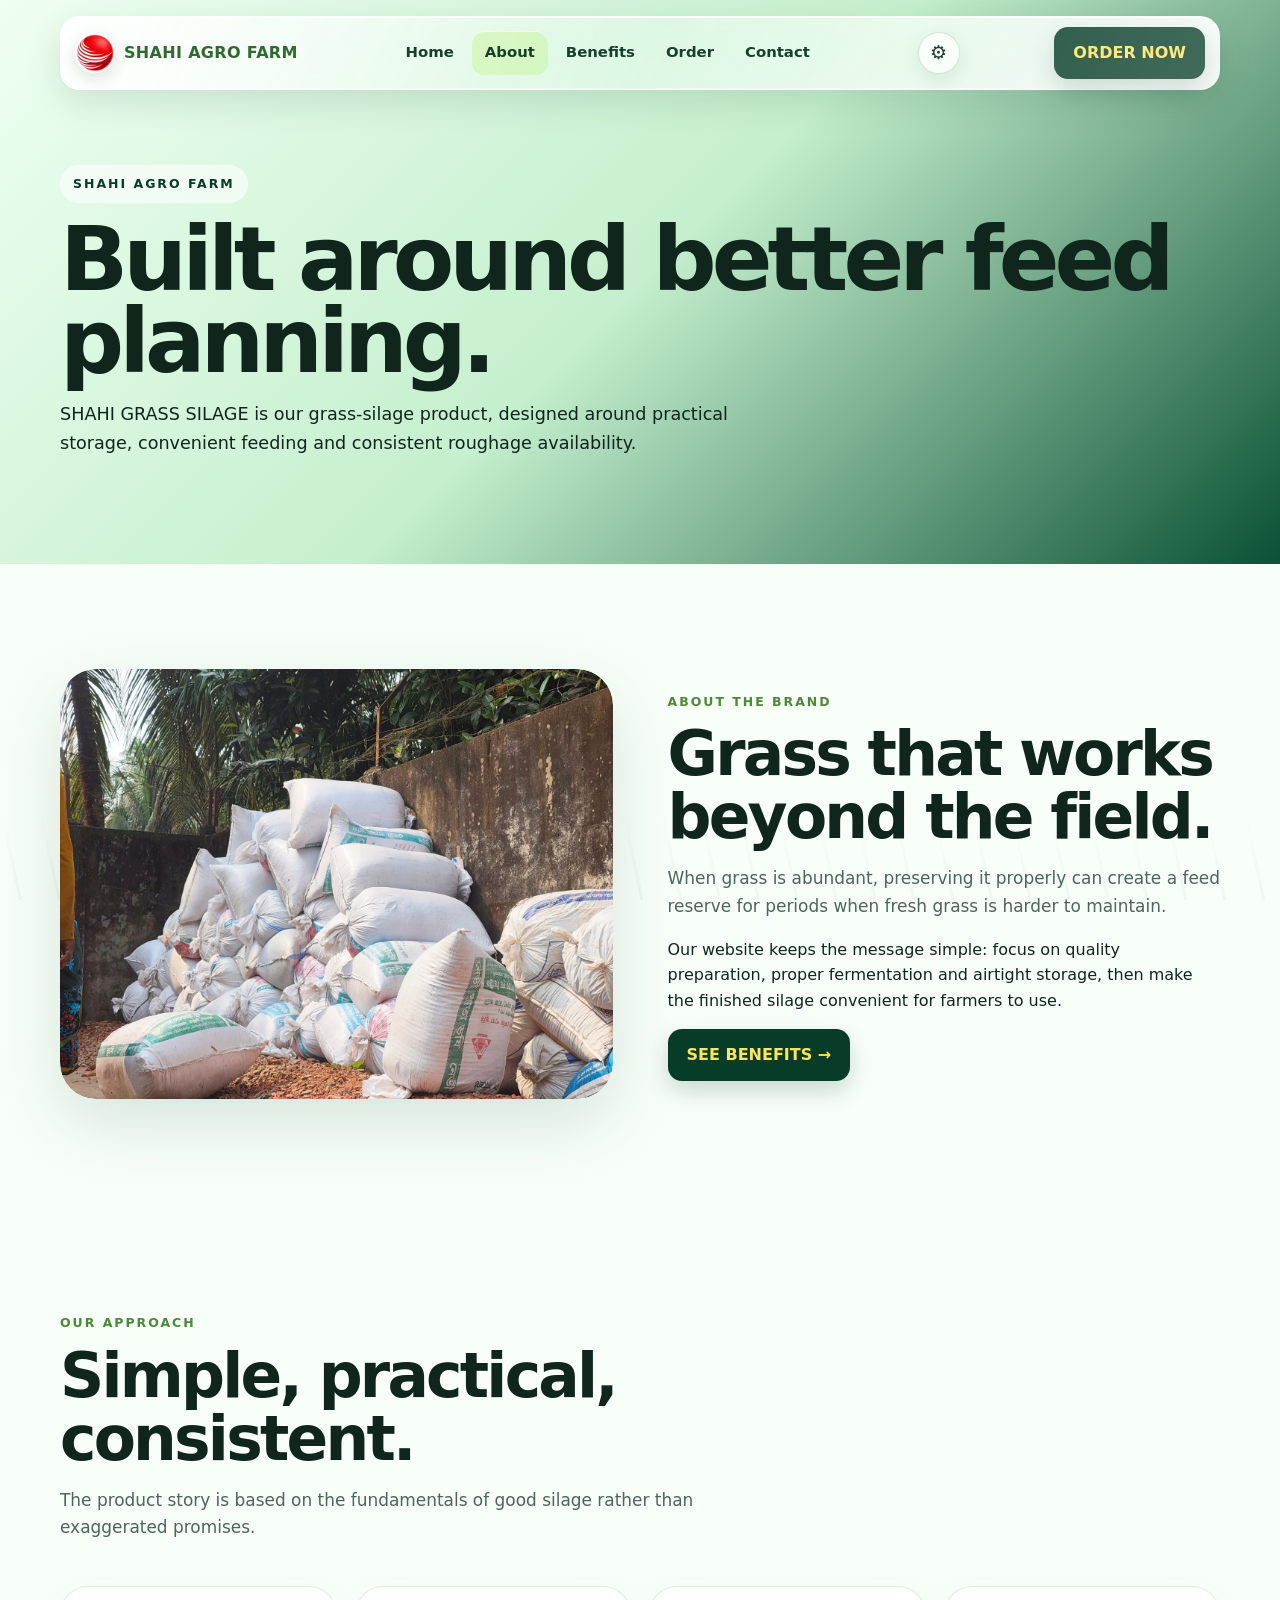
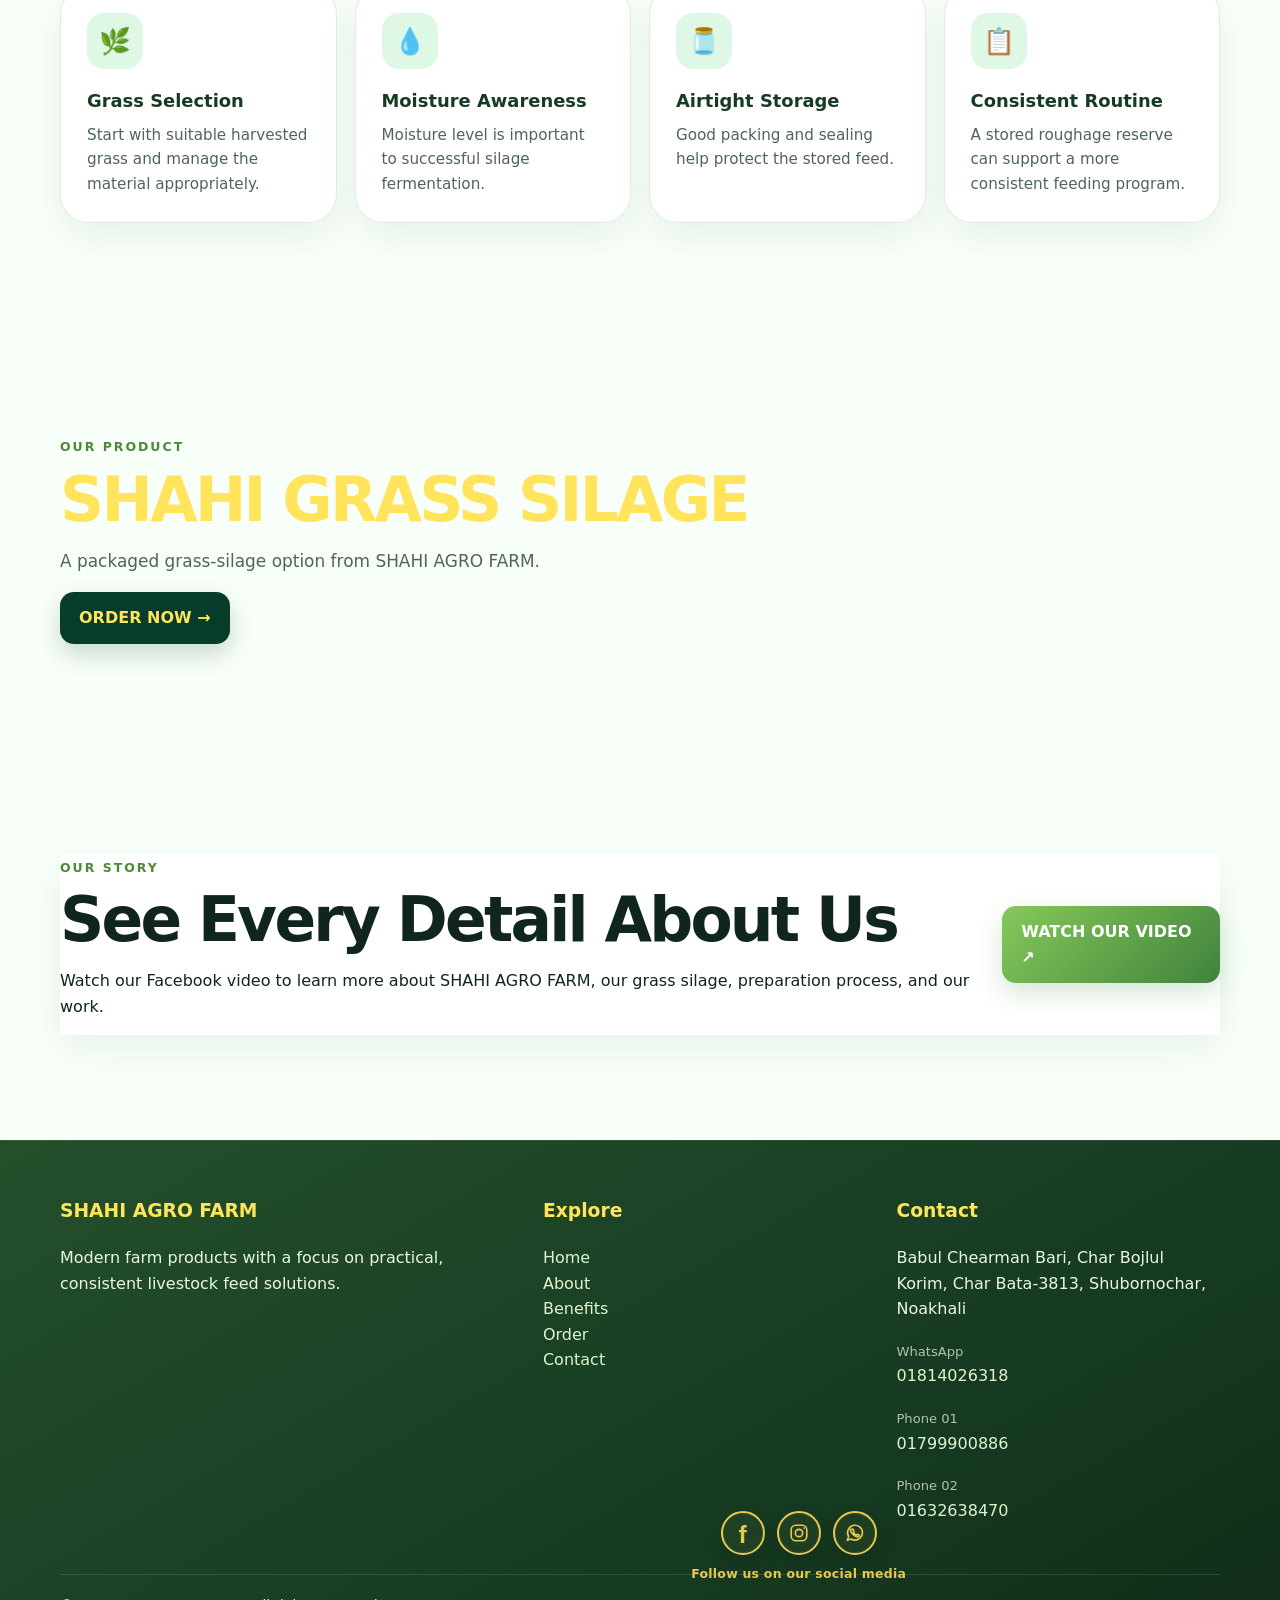
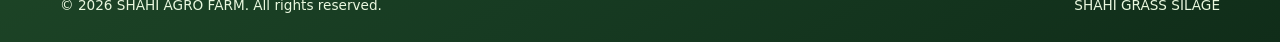
==== about.html @ 7c0dc373 "Add files via upload" ====
<!doctype html>
<html lang="en">
<head>
<meta charset="utf-8">
<meta name="viewport" content="width=device-width,initial-scale=1">
<meta name="description" content="Learn about SHAHI AGRO FARM and SHAHI GRASS SILAGE.">
<title>About | SHAHI AGRO FARM</title>
<link rel="stylesheet" href="style.css">
</head>
<body data-page="about">
<header class="nav">
  <a class="brand" href="index.html" aria-label="SHAHI AGRO FARM home"><span class="brand-lockup"><img src="assets/logo.png" class="nav-brand-logo" alt="SHAHI AGRO FARM logo"><span class="brand-name">SHAHI AGRO FARM</span></span></a>
  <button class="menu" aria-label="Open menu">☰</button>
  <nav class="navlinks">
    <a href="index.html" data-page="home" data-i18n="home">Home</a>
    <a href="about.html" data-page="about" data-i18n="about">About</a>
    <a href="benefits.html" data-page="benefits" data-i18n="benefits">Benefits</a>
    <a href="order.html" data-page="order" data-i18n="order">Order</a>
    <a href="contact.html" data-page="contact" data-i18n="contact">Contact</a>
  </nav>
  <div class="nav-tools">
    <button class="settings-btn" id="settingsBtn" type="button" aria-label="Settings" title="Settings">⚙</button>
  </div>
  <a class="navcta" href="order.html" data-i18n="orderNow">ORDER NOW</a>
</header>

<div class="settings-panel" id="settingsPanel" aria-hidden="true">
  <div class="settings-head">
    <strong data-i18n="settings">Settings</strong>
    <button type="button" id="closeSettings" aria-label="Close settings">×</button>
  </div>
  <div class="settings-row">
    <span data-i18n="language">Language</span>
    <div class="settings-options">
      <button type="button" class="setting-choice" data-language="en">English</button>
      <button type="button" class="setting-choice" data-language="bn">বাংলা</button>
    </div>
  </div>
  <div class="settings-row">
    <span data-i18n="theme">Theme</span>
    <div class="settings-options">
      <button type="button" class="setting-choice" data-theme-choice="light" data-i18n="bright">Bright</button>
      <button type="button" class="setting-choice" data-theme-choice="dark" data-i18n="dark">Dark</button>
    </div>
  </div>
</div>
<div class="settings-backdrop" id="settingsBackdrop"></div>

<main>
<section class="page-hero"><div class="container reveal"><span class="kicker">SHAHI AGRO FARM</span><h1>Built around better feed planning.</h1><p>SHAHI GRASS SILAGE is our grass-silage product, designed around practical storage, convenient feeding and consistent roughage availability.</p></div></section>
<section class="section"><div class="container about-grid">
<div class="about-visual about-pack-photo reveal"><img src="assets/shahi-pack-photo.jpg" alt="SHAHI GRASS SILAGE packed bags ready for delivery"></div>
<div class="reveal"><span class="eyebrow">About the brand</span><h2>Grass that works beyond the field.</h2><p class="lead">When grass is abundant, preserving it properly can create a feed reserve for periods when fresh grass is harder to maintain.</p><p>Our website keeps the message simple: focus on quality preparation, proper fermentation and airtight storage, then make the finished silage convenient for farmers to use.</p><a class="btn" href="benefits.html">SEE BENEFITS →</a></div>
</div></section>
<section class="section altbg"><div class="container"><div class="section-head reveal"><span class="eyebrow">Our approach</span><h2>Simple, practical, consistent.</h2><p class="lead">The product story is based on the fundamentals of good silage rather than exaggerated promises.</p></div><div class="cards">
<div class="card reveal"><div class="icon">🌿</div><h3>Grass Selection</h3><p>Start with suitable harvested grass and manage the material appropriately.</p></div>
<div class="card reveal"><div class="icon">💧</div><h3>Moisture Awareness</h3><p>Moisture level is important to successful silage fermentation.</p></div>
<div class="card reveal"><div class="icon">🫙</div><h3>Airtight Storage</h3><p>Good packing and sealing help protect the stored feed.</p></div>
<div class="card reveal"><div class="icon">📋</div><h3>Consistent Routine</h3><p>A stored roughage reserve can support a more consistent feeding program.</p></div>
</div></div></section>
<section class="section dark"><div class="container reveal"><span class="eyebrow">Our product</span><h2>SHAHI GRASS SILAGE</h2><p class="lead">A packaged grass-silage option from SHAHI AGRO FARM.</p><a class="btn" href="order.html">ORDER NOW →</a></div></section>

<section class="section reveal">
  <div class="container">
    <div class="info-card media-card">
      <div>
        <span class="eyebrow">OUR STORY</span>
        <h2>See Every Detail About Us</h2>
        <p>Watch our Facebook video to learn more about SHAHI AGRO FARM, our grass silage, preparation process, and our work.</p>
      </div>
      <a class="btn btn-primary" href="https://www.facebook.com/share/v/1CFdFC5hdS/" target="_blank" rel="noopener noreferrer">WATCH OUR VIDEO ↗</a>
    </div>
  </div>
</section>

</main>
<footer class="footer">
<div class="container footer-grid">
  <div><h3>SHAHI AGRO FARM</h3><p>Modern farm products with a focus on practical, consistent livestock feed solutions.</p></div>
  <div><h3>Explore</h3><p><a href="index.html">Home</a><br><a href="about.html">About</a><br><a href="benefits.html">Benefits</a><br><a href="order.html">Order</a><br><a href="contact.html">Contact</a></p></div>
  <div><h3>Contact</h3><p>Babul Chearman Bari, Char Bojlul Korim, Char Bata-3813, Shubornochar, Noakhali</p><p><span class="footer-contact-label">WhatsApp</span><br><a href="https://wa.me/8801814026318" target="_blank" rel="noopener noreferrer">01814026318</a></p><p><span class="footer-contact-label">Phone 01</span><br><a href="tel:01799900886">01799900886</a></p><p><span class="footer-contact-label">Phone 02</span><br><a href="tel:01632638470">01632638470</a></p></div>
</div>
<div class="footer-social" aria-label="SHAHI AGRO FARM social media">
  <div class="footer-social-icons">
    <a class="social-icon social-facebook" href="https://www.facebook.com/share/1Fpd5uyuVb/" target="_blank" rel="noopener noreferrer" aria-label="Facebook" title="Facebook"><span class="social-f">f</span></a>
    <a class="social-icon social-instagram" href="https://www.instagram.com/shahi_agro_limited?stkn=MWUzM3R4Nmkzd3IwMw==" target="_blank" rel="noopener noreferrer" aria-label="Instagram" title="Instagram">
      <svg viewBox="0 0 24 24" aria-hidden="true"><rect x="3.5" y="3.5" width="17" height="17" rx="5"/><circle cx="12" cy="12" r="4"/><circle cx="17.6" cy="6.6" r="1" class="social-dot"/></svg>
    </a>
    <a class="social-icon social-whatsapp" href="https://wa.me/8801814026318" target="_blank" rel="noopener noreferrer" aria-label="WhatsApp" title="WhatsApp">
      <svg viewBox="0 0 24 24" aria-hidden="true"><path d="M20.1 11.5a8.1 8.1 0 0 1-12.2 7L3.5 20l1.6-4.1A8.1 8.1 0 1 1 20.1 11.5Z"/><path d="M8.2 8.1c.2-.5.5-.5.8-.5h.5c.2 0 .4.1.5.4l.8 1.8c.1.2.1.4-.1.6l-.6.7c.8 1.4 1.9 2.4 3.4 3.1l.6-.7c.2-.2.4-.2.6-.1l1.7.8c.3.1.4.3.3.6-.2.8-.9 1.5-1.7 1.5-1.4 0-3.8-1.3-5.5-3-1.6-1.7-2.7-3.9-2.6-5.2 0-.1 0-.1 0 0 .1 0 .1 0 0Z"/></svg>
    </a>
  </div>
  <span>Follow us on our social media</span>
</div>
<div class="container footer-bottom"><span>© 2026 SHAHI AGRO FARM. All rights reserved.</span><span>SHAHI GRASS SILAGE</span></div>
</footer>
<script src="script.js"></script>
</body></html>
---- style.css ----
:root{
  --deep:#073d28;
  --deep2:#0b5135;
  --green:#35a85a;
  --mint:#dff7e5;
  --lime:#b9ef67;
  --yellow:#ffe45c;
  --white:#ffffff;
  --ink:#10261c;
  --muted:#5c7066;
  --line:rgba(7,61,40,.12);
  --shadow:0 24px 70px rgba(7,61,40,.14);
  --radius:28px;
}
*{box-sizing:border-box}
html{scroll-behavior:smooth}
body{margin:0;font-family:Inter,ui-sans-serif,system-ui,-apple-system,BlinkMacSystemFont,"Segoe UI",sans-serif;color:var(--ink);background:#f8fff9;line-height:1.6}
a{text-decoration:none;color:inherit}
img{max-width:100%;display:block}
.container{width:min(1160px,92%);margin:auto}
.nav{position:fixed;z-index:20;top:16px;left:50%;transform:translateX(-50%);width:min(1160px,92%);background:rgba(255,255,255,.84);backdrop-filter:blur(18px);border:1px solid rgba(255,255,255,.65);box-shadow:0 12px 40px rgba(4,50,31,.10);border-radius:20px;padding:10px 14px;display:flex;align-items:center;justify-content:space-between}
.brand{display:flex;align-items:center;gap:10px;font-weight:900;letter-spacing:.5px;color:var(--deep)}
.logo{width:42px;height:42px;border-radius:13px;background:linear-gradient(145deg,var(--green),var(--deep));display:grid;place-items:center;color:var(--yellow);font-weight:950;box-shadow:0 8px 22px rgba(11,81,53,.24)}
.navlinks{display:flex;gap:5px;align-items:center}
.navlinks a{padding:10px 13px;border-radius:12px;font-weight:750;font-size:.93rem}
.navlinks a:hover,.navlinks a.active{background:var(--mint);color:var(--deep)}
.navcta,.btn{display:inline-flex;align-items:center;justify-content:center;gap:8px;border:0;cursor:pointer;font-weight:900;border-radius:14px;padding:13px 19px;background:var(--deep);color:var(--yellow);box-shadow:0 10px 24px rgba(7,61,40,.2);transition:.25s transform,.25s box-shadow,.25s background}
.navcta:hover,.btn:hover{transform:translateY(-3px);box-shadow:0 16px 30px rgba(7,61,40,.25)}
.menu{display:none;background:none;border:0;font-size:1.5rem;color:var(--deep)}
.hero{min-height:100vh;padding:150px 0 80px;background:radial-gradient(circle at 85% 20%,rgba(185,239,103,.55),transparent 25%),linear-gradient(135deg,#eaffee 0%,#c9f1d3 42%,#0b5135 100%);overflow:hidden;position:relative}
.hero:before{content:"";position:absolute;width:600px;height:600px;border-radius:50%;right:-180px;bottom:-240px;background:rgba(255,228,92,.12);filter:blur(2px)}
.hero-grid{display:grid;grid-template-columns:1.05fr .95fr;gap:55px;align-items:center;position:relative;z-index:1}
.kicker{display:inline-flex;align-items:center;gap:8px;color:var(--deep);font-weight:900;text-transform:uppercase;letter-spacing:2px;font-size:.78rem;background:rgba(255,255,255,.58);padding:9px 13px;border-radius:999px}
.hero h1{font-size:clamp(3rem,7vw,6.5rem);line-height:.9;margin:20px 0;color:var(--yellow);letter-spacing:-.055em;text-shadow:0 8px 30px rgba(0,0,0,.12)}
.hero h1 span{display:block;color:var(--white)}
.hero p{font-size:1.12rem;max-width:610px;color:rgba(255,255,255,.88)}
.hero-actions{display:flex;gap:12px;flex-wrap:wrap;margin-top:28px}
.btn.alt{background:rgba(255,255,255,.17);color:#fff;border:1px solid rgba(255,255,255,.4);backdrop-filter:blur(8px)}
.visual{min-height:470px;border-radius:40px;background:linear-gradient(160deg,rgba(255,255,255,.42),rgba(255,255,255,.08));border:1px solid rgba(255,255,255,.5);box-shadow:var(--shadow);display:grid;place-items:center;position:relative;overflow:hidden}
.silage-bag{width:230px;height:340px;border-radius:34px 34px 42px 42px;background:linear-gradient(145deg,#d6f1bd,#79c56b 42%,#176d45);box-shadow:0 30px 55px rgba(0,0,0,.22);transform:rotate(-4deg);position:relative;animation:float 5s ease-in-out infinite}
.silage-bag:before{content:"SHAHI";position:absolute;left:20px;right:20px;top:62px;text-align:center;color:var(--yellow);font-size:2.2rem;font-weight:1000;letter-spacing:1px}
.silage-bag:after{content:"GRASS SILAGE\\A 50 KG";white-space:pre;position:absolute;left:25px;right:25px;top:128px;text-align:center;color:#fff;font-weight:900;font-size:1.05rem;line-height:1.6}
.grass{position:absolute;bottom:-10px;left:0;right:0;height:130px;background:linear-gradient(180deg,transparent,#0a5a37);clip-path:polygon(0 45%,5% 20%,9% 48%,14% 5%,18% 50%,23% 16%,28% 48%,34% 0,39% 48%,45% 13%,51% 52%,57% 2%,62% 50%,68% 18%,73% 50%,79% 0,85% 48%,91% 10%,96% 50%,100% 18%,100% 100%,0 100%)}
.section{padding:105px 0}
.section.altbg{background:#eefaf1}
.section.dark{background:linear-gradient(145deg,var(--deep),#0d6744);color:#fff}
.section-head{max-width:720px;margin-bottom:45px}
.eyebrow{color:var(--green);font-weight:900;text-transform:uppercase;letter-spacing:2px;font-size:.78rem}
.dark .eyebrow{color:var(--yellow)}
h2{font-size:clamp(2.2rem,4.8vw,4rem);line-height:1.02;letter-spacing:-.045em;margin:10px 0 16px;color:var(--deep)}
.dark h2{color:var(--yellow)}
.lead{color:var(--muted);font-size:1.06rem}
.dark .lead{color:rgba(255,255,255,.75)}
.cards{display:grid;grid-template-columns:repeat(4,1fr);gap:18px}
.card{background:#fff;border:1px solid var(--line);border-radius:var(--radius);padding:26px;box-shadow:0 10px 40px rgba(7,61,40,.06);transition:.35s transform,.35s box-shadow}
.card:hover{transform:translateY(-8px);box-shadow:var(--shadow)}
.icon{width:56px;height:56px;border-radius:17px;background:var(--mint);display:grid;place-items:center;font-size:1.6rem;margin-bottom:18px}
.card h3{margin:0 0 7px;color:var(--deep);font-size:1.12rem}
.card p{margin:0;color:var(--muted);font-size:.95rem}
.page-hero{padding:165px 0 90px;background:linear-gradient(135deg,#effff2,#c5efce 50%,#0b5135);color:#fff}
.page-hero h1{font-size:clamp(3rem,7vw,5.8rem);line-height:.92;margin:15px 0;color:var(--yellow);letter-spacing:-.055em}
.page-hero p{max-width:700px;color:rgba(255,255,255,.85);font-size:1.1rem}
.about-grid{display:grid;grid-template-columns:1fr 1fr;gap:55px;align-items:center}
.about-visual{min-height:430px;border-radius:36px;background:linear-gradient(145deg,#dff7e5,#7acb82);display:grid;place-items:center;overflow:hidden;box-shadow:var(--shadow)}
.farm-orb{width:290px;height:290px;border-radius:50%;background:radial-gradient(circle at 40% 35%,#dfffbd,#4aaa67 52%,#0b5135 100%);position:relative;box-shadow:0 30px 70px rgba(7,61,40,.25)}
.farm-orb:after{content:"";position:absolute;inset:35px;border:2px dashed rgba(255,228,92,.65);border-radius:50%}
.step-grid{display:grid;grid-template-columns:repeat(5,1fr);gap:12px;margin-top:35px}
.step{padding:20px;border-radius:20px;background:#fff;border:1px solid var(--line);text-align:center}
.step strong{display:block;color:var(--deep);margin-bottom:5px}
.benefit-grid{display:grid;grid-template-columns:repeat(2,1fr);gap:22px}
.benefit{background:#fff;border:1px solid var(--line);border-radius:30px;overflow:hidden;display:grid;grid-template-columns:.9fr 1.1fr;box-shadow:0 12px 40px rgba(7,61,40,.06);transition:.35s transform}
.benefit:hover{transform:translateY(-6px)}
.benefit-art{min-height:250px;background:linear-gradient(145deg,#e2f9e8,#91d59a);display:grid;place-items:center;padding:25px}
.benefit-content{padding:28px}
.benefit-number{color:var(--green);font-weight:1000;font-size:.78rem;letter-spacing:2px}
.benefit h3{font-size:1.45rem;color:var(--deep);margin:8px 0}
.benefit p{color:var(--muted);margin:0}
.art{width:145px;height:145px;border-radius:38px;background:rgba(255,255,255,.58);display:grid;place-items:center;font-size:4.1rem;box-shadow:0 18px 30px rgba(7,61,40,.10)}
.selling{margin-top:65px;padding:45px;border-radius:35px;background:linear-gradient(145deg,var(--deep),#147b4e);color:#fff;box-shadow:var(--shadow)}
.selling h2{margin-top:0}
.pills{display:flex;flex-wrap:wrap;gap:12px;margin-top:25px}
.pill{padding:13px 17px;border-radius:999px;background:rgba(255,255,255,.1);border:1px solid rgba(255,255,255,.18);color:var(--yellow);font-weight:850}
.warning{margin-top:30px;padding:25px 28px;border-radius:24px;background:#fff8d8;border:1px solid #f1db70;color:#4f4819}
.warning strong{display:block;color:#705d00;margin-bottom:5px}
.order-wrap{display:grid;grid-template-columns:1fr .9fr;gap:30px;align-items:start}
.order-card{background:#fff;border:1px solid var(--line);border-radius:32px;padding:34px;box-shadow:var(--shadow)}
.price{font-size:3.2rem;line-height:1;color:var(--deep);font-weight:1000}
.unit{color:var(--muted);font-weight:700}
.qty-row{display:grid;grid-template-columns:1fr 120px 1fr;align-items:center;gap:14px;margin:24px 0}
.qty-control-group{display:flex;align-items:center;justify-content:center;gap:8px;flex-wrap:wrap}
.qty-btn{min-width:58px;height:48px;padding:0 10px;border-radius:14px;border:1px solid var(--line);background:var(--mint);color:var(--deep);font-size:1rem;font-weight:900;cursor:pointer;transition:.2s}
.qty-btn:hover:not(:disabled){transform:translateY(-1px)}
.qty-btn:disabled{opacity:.4;cursor:not-allowed}
.qty-label{font-size:.78rem;font-weight:800;color:var(--muted);width:100%;text-align:center;order:3}
.qty-display{height:58px;display:flex;align-items:center;justify-content:center;border:1px solid var(--line);border-radius:16px;background:var(--surface);color:var(--deep);font-size:1.35rem;font-weight:900}
@media (max-width:700px){.qty-row{grid-template-columns:1fr;gap:10px}.qty-display{order:-1}.qty-control-group{justify-content:space-between}.qty-label{width:auto;order:initial}}
.calc{display:grid;grid-template-columns:1fr 1fr;gap:14px;margin:20px 0}
.calc-box{padding:20px;border-radius:20px;background:#eefaf1}
.calc-box small{display:block;color:var(--muted);font-weight:800}
.calc-box strong{font-size:1.55rem;color:var(--deep)}
.form{display:grid;gap:13px;margin-top:22px}
.field{display:grid;gap:6px}
.field label{font-size:.86rem;font-weight:850;color:var(--deep)}
.field input,.field textarea{width:100%;border:1px solid var(--line);border-radius:14px;padding:14px 15px;font:inherit;outline:none;background:#fbfffc}
.field input:focus,.field textarea:focus{border-color:var(--green);box-shadow:0 0 0 4px rgba(53,168,90,.12)}
.notice{padding:14px 16px;border-radius:14px;background:#f0faef;color:var(--deep);font-size:.9rem}
.order-visual{min-height:650px;border-radius:35px;background:linear-gradient(145deg,#e2fae7,#0b5135);padding:40px;display:grid;place-items:center;position:sticky;top:110px;overflow:hidden}
.order-visual .silage-bag{transform:rotate(5deg) scale(1.08)}
.contact-grid{display:grid;grid-template-columns:1fr 1fr;gap:25px}
.contact-card{background:#fff;border:1px solid var(--line);border-radius:30px;padding:30px;box-shadow:0 12px 40px rgba(7,61,40,.06)}
.contact-line{display:flex;gap:15px;align-items:flex-start;padding:17px 0;border-bottom:1px solid var(--line)}
.contact-line:last-child{border-bottom:0}
.contact-line .icon{flex:0 0 52px;margin:0}
.contact-line strong{display:block;color:var(--deep)}
.contact-line span{color:var(--muted)}
.footer{background:#052e1f;color:rgba(255,255,255,.72);padding:55px 0 25px}
.footer-grid{display:grid;grid-template-columns:1.4fr 1fr 1fr;gap:30px}
.footer h3{color:var(--yellow);margin-top:0}
.footer a:hover{color:var(--yellow)}
.footer-bottom{border-top:1px solid rgba(255,255,255,.12);margin-top:35px;padding-top:20px;font-size:.85rem;display:flex;justify-content:space-between;gap:20px}
.reveal{opacity:0;transform:translateY(24px);transition:opacity .8s ease,transform .8s ease}
.reveal.show{opacity:1;transform:none}
@keyframes float{0%,100%{transform:rotate(-4deg) translateY(0)}50%{transform:rotate(-1deg) translateY(-14px)}}
@media(max-width:900px){
  .navlinks{display:none;position:absolute;top:68px;left:0;right:0;background:#fff;border-radius:18px;padding:10px;box-shadow:var(--shadow);flex-direction:column;align-items:stretch}
  .navlinks.open{display:flex}.navlinks a{text-align:center}.navcta{display:none}.menu{display:block}
  .hero-grid,.about-grid,.order-wrap,.contact-grid{grid-template-columns:1fr}
  .hero{padding-top:125px}.visual{min-height:400px}.cards{grid-template-columns:repeat(2,1fr)}
  .step-grid{grid-template-columns:repeat(2,1fr)}.benefit-grid{grid-template-columns:1fr}
  .order-visual{position:relative;top:0;min-height:430px}
  .footer-grid{grid-template-columns:1fr 1fr}
}
@media(max-width:560px){
  .cards{grid-template-columns:1fr}.step-grid{grid-template-columns:1fr}.footer-grid{grid-template-columns:1fr}
  .footer-bottom{flex-direction:column}.hero h1{font-size:3.4rem}.page-hero h1{font-size:3.5rem}
  .benefit{grid-template-columns:1fr}.benefit-art{min-height:190px}.order-card{padding:24px}
}

.media-card {
  display: flex;
  align-items: center;
  justify-content: space-between;
  gap: 2rem;
}
.facebook-link {
  display: inline-flex;
  align-items: center;
  justify-content: center;
  width: 38px;
  height: 38px;
  margin-top: 1rem;
  border-radius: 50%;
  text-decoration: none;
  background: #1877F2;
  box-shadow: 0 8px 20px rgba(0,0,0,.16);
  transition: transform .25s ease, box-shadow .25s ease;
}
.facebook-link:hover {
  transform: translateY(-3px) scale(1.05);
  box-shadow: 0 12px 28px rgba(0,0,0,.22);
}
.facebook-logo {
  color: #fff;
  font-family: Arial, sans-serif;
  font-size: 1.55rem;
  font-weight: 800;
  line-height: 1;
  transform: translateY(2px);
}
@media (max-width: 700px) {
  .media-card { flex-direction: column; align-items: flex-start; }
}


/* =========================================================
   LIGHT GRASS THEME — SHAHI AGRO FARM
   Fresh field-inspired, premium, soft and natural.
   ========================================================= */
:root {
  --grass-light: #eaf8df;
  --grass-pale: #f5fbed;
  --grass-mint: #d9f2c7;
  --grass: #72b94b;
  --grass-deep: #2f6b2f;
  --grass-dark: #173b22;
  --grass-yellow: #e6c84f;
  --paper: #fbfdf8;
}

html {
  scroll-behavior: smooth;
}

body {
  background:
    radial-gradient(circle at 8% 12%, rgba(114,185,75,.12), transparent 28%),
    radial-gradient(circle at 92% 28%, rgba(217,242,199,.22), transparent 30%),
    linear-gradient(180deg, var(--paper) 0%, #f2f8ec 48%, #ffffff 100%);
  color: var(--grass-dark);
}

/* soft grass blades across the top/bottom atmosphere */
body::before {
  content: "";
  position: fixed;
  inset: auto 0 0 0;
  height: 90px;
  pointer-events: none;
  z-index: -1;
  opacity: .20;
  background:
    repeating-linear-gradient(78deg, transparent 0 18px, rgba(79,143,56,.28) 19px 21px, transparent 22px 38px);
  mask-image: linear-gradient(to top, #000, transparent);
}

.navbar,
.site-header,
header {
  background: rgba(248, 253, 244, .88) !important;
  border-color: rgba(75, 128, 54, .14) !important;
  backdrop-filter: blur(16px);
}

.logo, .brand-name {
  color: var(--grass-deep) !important;
}

.nav-link {
  color: #365d36 !important;
}

.nav-link:hover,
.nav-link.active {
  color: var(--grass-deep) !important;
}

.btn-primary,
button.primary {
  background: linear-gradient(135deg, #86c95b, #3f833b) !important;
  border-color: transparent !important;
  color: #fff !important;
  box-shadow: 0 10px 24px rgba(63,131,59,.20);
}

.btn-primary:hover,
button.primary:hover {
  box-shadow: 0 14px 30px rgba(63,131,59,.28);
  transform: translateY(-2px);
}

.btn-secondary,
.btn-outline {
  border-color: #75ae55 !important;
  color: var(--grass-deep) !important;
  background: rgba(255,255,255,.72) !important;
}

.hero,
.hero-section {
  background:
    linear-gradient(135deg, rgba(234,248,223,.96), rgba(215,241,198,.78) 48%, rgba(248,253,244,.94));
}

.hero h1,
.hero-title {
  color: var(--grass-dark) !important;
}

.eyebrow {
  color: #4c8a38 !important;
}

.highlight,
.accent {
  color: #b08e19 !important;
}

.card,
.info-card,
.benefit-card,
.product-card,
.order-card,
.contact-card {
  background: rgba(255,255,255,.86) !important;
  border-color: rgba(84,137,61,.16) !important;
  box-shadow: 0 14px 36px rgba(47,107,47,.08) !important;
}

.card:hover,
.benefit-card:hover,
.product-card:hover {
  border-color: rgba(84,137,61,.28) !important;
  box-shadow: 0 20px 44px rgba(47,107,47,.12) !important;
}

.section,
.section-alt {
  background: transparent !important;
}

.section-alt {
  background:
    linear-gradient(180deg, rgba(234,248,223,.42), rgba(255,255,255,.30)) !important;
}

.stat,
.badge,
.tag {
  background: var(--grass-light) !important;
  color: var(--grass-deep) !important;
  border-color: rgba(84,137,61,.16) !important;
}

input,
textarea,
select {
  background: #fcfef9 !important;
  border-color: rgba(76,138,56,.22) !important;
  color: var(--grass-dark) !important;
}

input:focus,
textarea:focus,
select:focus {
  border-color: #75ae55 !important;
  box-shadow: 0 0 0 4px rgba(114,185,75,.12) !important;
}

.price,
.total-price {
  color: var(--grass-deep) !important;
}

footer {
  background:
    linear-gradient(150deg, #244f2b 0%, #173b22 62%, #102d19 100%) !important;
  color: #eaf8df !important;
  border-top: 1px solid rgba(164,213,126,.18);
}

footer a {
  color: #dff4ce !important;
}

.facebook-link {
  background: #1877F2 !important;
}

/* Fresh grass texture for visual blocks */
.grass-visual,
.hero-visual,
.silage-visual {
  background:
    radial-gradient(circle at 25% 20%, rgba(255,255,255,.55), transparent 25%),
    linear-gradient(145deg, #ccecb7 0%, #91ca68 46%, #3d7c3d 100%) !important;
}

/* Gentle section separators */
.section + .section::before {
  background: linear-gradient(90deg, transparent, rgba(114,185,75,.20), transparent) !important;
}

/* Respect reduced-motion preferences */
@media (prefers-reduced-motion: reduce) {
  *, *::before, *::after {
    scroll-behavior: auto !important;
    animation-duration: .01ms !important;
    transition-duration: .01ms !important;
  }
}


/* =========================================================
   SHAHI AGRO FARM — GLOSSY NAV + SETTINGS + GRASS MOCKUP
   ========================================================= */
:root {
  --page-bg: #f8fff9;
  --page-text: #10261c;
  --surface: rgba(255,255,255,.90);
  --surface-strong: #ffffff;
  --nav-text: #173f2b;
  --nav-border: rgba(255,255,255,.82);
}

body {
  background: var(--page-bg);
  color: var(--page-text);
  transition: background .3s ease, color .3s ease;
}

.nav {
  background: linear-gradient(120deg, rgba(255,255,255,.94), rgba(225,247,231,.78), rgba(255,255,255,.92)) !important;
  border: 1px solid var(--nav-border) !important;
  box-shadow:
    0 12px 35px rgba(5,55,33,.12),
    inset 0 1px 0 rgba(255,255,255,.95),
    inset 0 -1px 0 rgba(255,255,255,.45) !important;
  backdrop-filter: blur(22px) saturate(150%);
  -webkit-backdrop-filter: blur(22px) saturate(150%);
}

.nav::after {
  content:"";
  position:absolute;
  inset:1px;
  border-radius:19px;
  pointer-events:none;
  background: linear-gradient(115deg, rgba(255,255,255,.42), transparent 38%, rgba(255,255,255,.24));
}

.brand { position:relative; z-index:1; }
.brand-mark {
  width:42px;height:42px;border-radius:50%;
  display:grid;place-items:center;
  background:linear-gradient(145deg,#8fd267,#2d6e37);
  color:#fff;font-weight:950;
  box-shadow:0 7px 20px rgba(45,110,55,.22);
}
.navlinks { position:relative; z-index:1; }
.navlinks a { color:var(--nav-text) !important; }
.navlinks a:hover,.navlinks a.active {
  background:rgba(184,239,103,.30) !important;
  box-shadow:inset 0 1px 0 rgba(255,255,255,.65);
}

.nav-tools {
  display:flex;align-items:center;gap:9px;position:relative;z-index:2;
}
.settings-btn {
  width:42px;height:42px;border-radius:50%;border:1px solid rgba(49,105,57,.18);
  background:rgba(255,255,255,.68);color:var(--nav-text);
  cursor:pointer;font-size:1.2rem;
  box-shadow:0 6px 18px rgba(8,61,40,.10), inset 0 1px 0 rgba(255,255,255,.9);
  transition:.25s ease;
}
.settings-btn:hover { transform:rotate(18deg) translateY(-2px); }
/* Settings menu: language and theme stay inside the gear menu. */
.settings-panel {
  position:fixed;
  top:76px;
  right:max(4vw, 16px);
  width:min(360px, calc(100vw - 32px));
  margin-top:8px;
  z-index:60;
  padding:18px;
  border-radius:20px;
  background:rgba(255,255,255,.97);
  border:1px solid rgba(65,115,57,.16);
  box-shadow:0 24px 60px rgba(8,61,40,.18);
  backdrop-filter:blur(18px);
  opacity:0;
  visibility:hidden;
  transform:translateY(-10px) scale(.98);
  transform-origin:top right;
  transition:opacity .2s ease, visibility .2s ease, transform .2s ease;
}
.settings-panel.open { opacity:1;visibility:visible;transform:none; }
.settings-panel + .settings-backdrop { z-index:50; }
.about-pack-photo {
  padding:0 !important;
  background:#dff7e5 !important;
}
.about-pack-photo img {
  width:100%;
  height:100%;
  min-height:430px;
  object-fit:cover;
  object-position:center;
  border-radius:36px;
}

.settings-head { display:flex;align-items:center;justify-content:space-between;margin-bottom:12px;color:#173b22; }
.settings-head button { border:0;background:transparent;font-size:1.5rem;cursor:pointer;color:inherit; }
.settings-row { padding:14px 0;border-top:1px solid rgba(65,115,57,.12);display:flex;flex-direction:column;align-items:flex-start;gap:9px;color:#294d31; }
.settings-options { display:flex;gap:8px;flex-wrap:wrap; }
.setting-choice {
  border:1px solid rgba(65,115,57,.16);background:#f5faef;color:#315a36;
  border-radius:10px;padding:8px 10px;font-weight:750;cursor:pointer;
}
.setting-choice:hover,.setting-choice.selected { background:#dff3cf;color:#1d572c; }
.settings-backdrop {
  position:fixed;inset:0;z-index:40;background:rgba(9,39,22,.14);
  opacity:0;visibility:hidden;transition:.2s;
}
.settings-backdrop.open { opacity:1;visibility:visible; }

.grass-hero-visual {
  background:linear-gradient(145deg,rgba(255,255,255,.32),rgba(255,255,255,.08)) !important;
}
.grass-image {
  position:absolute;inset:0;
  background-image:
    linear-gradient(180deg,rgba(20,82,38,.02),rgba(10,62,27,.40)),
    url("assets/grass-field.png");
  background-size:cover;background-position:center;
  filter:saturate(1.12) contrast(1.02);
  transform:scale(1.04);
  animation:grassBreath 9s ease-in-out infinite alternate;
}
.grass-glow {
  position:absolute;inset:-20%;
  background:radial-gradient(circle at 65% 25%,rgba(231,255,186,.34),transparent 30%);
  animation:glowMove 7s ease-in-out infinite alternate;
}
.grass-hero-visual .silage-bag { z-index:2; }

@keyframes grassBreath { from{transform:scale(1.04)} to{transform:scale(1.10)} }
@keyframes glowMove { from{transform:translate3d(-2%,0,0)} to{transform:translate3d(3%,2%,0)} }

/* Prevent white text from becoming invisible on light surfaces. */
body:not([data-theme="dark"]) .section:not(.dark) h1,
body:not([data-theme="dark"]) .section:not(.dark) h2,
body:not([data-theme="dark"]) .section:not(.dark) h3,
body:not([data-theme="dark"]) .section:not(.dark) p,
body:not([data-theme="dark"]) .section:not(.dark) li,
body:not([data-theme="dark"]) .page-hero h1,
body:not([data-theme="dark"]) .page-hero p {
  color: var(--page-text);
}
body:not([data-theme="dark"]) .hero h1 { color:var(--yellow); }
body:not([data-theme="dark"]) .hero h1 span { color:#173b22; text-shadow:none; }
body:not([data-theme="dark"]) .hero p { color:#234936; }
body:not([data-theme="dark"]) .btn.alt { color:#173b22; background:rgba(255,255,255,.65); }

/* Bright theme */
body[data-theme="light"] {
  --page-bg:#f8fff9; --page-text:#10261c; --surface:#fff; --nav-text:#173f2b;
}

/* Dark theme — text automatically switches to white/light. */
body[data-theme="dark"] {
  --page-bg:#08140d;
  --page-text:#f4fff2;
  --surface:rgba(20,38,25,.92);
  --surface-strong:#132319;
  --nav-text:#efffe9;
  background:
    radial-gradient(circle at 15% 5%,rgba(68,132,65,.20),transparent 28%),
    linear-gradient(180deg,#08140d,#0d1f14 65%,#07110b);
  color:#f4fff2;
}
body[data-theme="dark"] .nav {
  background:linear-gradient(120deg,rgba(14,31,20,.94),rgba(24,55,31,.88),rgba(12,27,17,.94)) !important;
  border-color:rgba(164,213,150,.16) !important;
}
body[data-theme="dark"] .navlinks a,
body[data-theme="dark"] .settings-btn { color:#efffe9 !important; }
body[data-theme="dark"] .navlinks a:hover,
body[data-theme="dark"] .navlinks a.active { background:rgba(114,185,75,.20) !important; }
body[data-theme="dark"] .settings-panel {
  background:rgba(17,34,22,.97);border-color:rgba(164,213,150,.18);
}
body[data-theme="dark"] .settings-head,
body[data-theme="dark"] .settings-row { color:#efffe9; }
body[data-theme="dark"] .setting-choice { background:#1b3321;color:#e8f9df;border-color:rgba(164,213,150,.18); }
body[data-theme="dark"] .setting-choice:hover,
body[data-theme="dark"] .setting-choice.selected { background:#315b32;color:#fff; }
body[data-theme="dark"] .section:not(.dark),
body[data-theme="dark"] .altbg { background:transparent !important; }
body[data-theme="dark"] .section:not(.dark) h1,
body[data-theme="dark"] .section:not(.dark) h2,
body[data-theme="dark"] .section:not(.dark) h3,
body[data-theme="dark"] .section:not(.dark) p,
body[data-theme="dark"] .section:not(.dark) li,
body[data-theme="dark"] .page-hero h1,
body[data-theme="dark"] .page-hero p,
body[data-theme="dark"] .lead { color:#f4fff2 !important; }
body[data-theme="dark"] .card,
body[data-theme="dark"] .order-card,
body[data-theme="dark"] .contact-card,
body[data-theme="dark"] .info-card,
body[data-theme="dark"] .benefit-card,
body[data-theme="dark"] .selling {
  background:rgba(18,36,23,.92) !important;
  color:#efffe9 !important;
  border-color:rgba(164,213,150,.15) !important;
}
body[data-theme="dark"] input,
body[data-theme="dark"] textarea,
body[data-theme="dark"] select {
  background:#112419 !important;color:#efffe9 !important;border-color:rgba(164,213,150,.20) !important;
}
body[data-theme="dark"] .notice,
body[data-theme="dark"] .calc-box { background:#14291b !important;color:#efffe9 !important; }
body[data-theme="dark"] .settings-backdrop { background:rgba(0,0,0,.48); }

/* Mobile */
@media (max-width:900px) {
  .nav { padding:8px 10px; }
  .navlinks { display:none; }
  .navlinks.open {
    display:flex;position:absolute;left:8px;right:8px;top:68px;
    flex-direction:column;align-items:stretch;padding:10px;
    background:rgba(255,255,255,.96);border-radius:18px;
    box-shadow:0 20px 50px rgba(0,0,0,.15);
  }
  body[data-theme="dark"] .navlinks.open { background:rgba(17,34,22,.98); }
  .menu { display:block;position:relative;z-index:2; }
  .navcta { display:none; }
  .nav-tools { margin-left:auto; }
}
@media (max-width:520px) {
  .settings-panel { left:16px;right:16px;width:auto;top:72px; }
  .settings-row { flex-direction:column;align-items:flex-start;gap:9px; }
}

.whatsapp-contact{display:inline-block;margin:7px 0;color:inherit}
.receipt-note{display:flex;align-items:center;gap:16px;margin:0 0 22px;padding:17px 19px;border-radius:18px;background:linear-gradient(135deg,rgba(225,247,220,.92),rgba(255,255,255,.88));border:1px solid rgba(69,132,66,.17);box-shadow:0 12px 30px rgba(38,92,42,.08)}
.receipt-icon{width:46px;height:46px;border-radius:50%;display:grid;place-items:center;flex:0 0 46px;background:#25D366;color:#fff;font-weight:900;box-shadow:0 7px 18px rgba(37,211,102,.22)}
.receipt-note p{margin:5px 0 11px}
.whatsapp-button{display:inline-flex;align-items:center;justify-content:center;padding:9px 13px;border-radius:11px;background:#25D366;color:#fff!important;text-decoration:none;font-weight:800;box-shadow:0 7px 16px rgba(37,211,102,.20)}
.whatsapp-button:hover{transform:translateY(-1px)}
body[data-theme="dark"] .receipt-note{background:linear-gradient(135deg,rgba(20,54,28,.96),rgba(17,35,22,.94));color:#efffe9;border-color:rgba(164,213,150,.16)}
@media(max-width:560px){.receipt-note{align-items:flex-start}}

.real-silage-section {
  position: relative;
}
.silage-gallery {
  display:grid;
  grid-template-columns:repeat(2,minmax(0,1fr));
  gap:24px;
  margin-top:28px;
}
.silage-photo-card {
  margin:0;
  overflow:hidden;
  border-radius:24px;
  background:var(--surface,rgba(255,255,255,.9));
  border:1px solid rgba(76,138,56,.15);
  box-shadow:0 18px 48px rgba(35,90,42,.12);
  transform:translateZ(0);
}
.silage-photo-card img {
  display:block;
  width:100%;
  height:360px;
  object-fit:cover;
  transition:transform .7s cubic-bezier(.2,.7,.2,1), filter .5s ease;
}
.silage-photo-card:hover img {
  transform:scale(1.045);
  filter:saturate(1.08);
}
.silage-photo-card figcaption {
  padding:14px 17px 16px;
  color:#244d2d;
  font-weight:800;
  background:rgba(255,255,255,.92);
}
body[data-theme="dark"] .silage-photo-card {
  background:rgba(18,36,23,.94);
  border-color:rgba(164,213,150,.15);
}
body[data-theme="dark"] .silage-photo-card figcaption {
  color:#efffe9;
  background:rgba(18,36,23,.94);
}
@media (max-width:700px) {
  .silage-gallery { grid-template-columns:1fr; }
  .silage-photo-card img { height:300px; }
}

.hero-real-photo-mockup {
  position:relative;
  min-height:430px;
}
.hero-photo-stack {
  position:relative;
  width:min(100%,620px);
  min-height:430px;
  margin:auto;
  border-radius:30px;
}
.hero-photo {
  position:absolute;
  display:block;
  object-fit:cover;
  border-radius:24px;
  border:7px solid rgba(255,255,255,.82);
  box-shadow:0 28px 70px rgba(25,76,31,.22);
}
.hero-photo-main {
  right:0;
  top:22px;
  width:78%;
  height:385px;
  transform:rotate(2deg);
}
.hero-photo-small {
  left:0;
  bottom:8px;
  width:47%;
  height:230px;
  transform:rotate(-5deg);
  z-index:2;
}
.hero-photo-badge {
  position:absolute;
  z-index:4;
  left:27%;
  bottom:28px;
  padding:14px 17px;
  border-radius:17px;
  color:#183b20;
  background:rgba(255,255,255,.88);
  border:1px solid rgba(255,255,255,.9);
  box-shadow:0 16px 35px rgba(28,76,34,.16);
  backdrop-filter:blur(12px);
}
.hero-photo-badge strong,
.hero-photo-badge span { display:block; }
.hero-photo-badge strong { font-size:14px; letter-spacing:.04em; }
.hero-photo-badge span { margin-top:3px; font-size:12px; opacity:.78; }
body[data-theme="dark"] .hero-photo {
  border-color:rgba(230,255,225,.18);
}
body[data-theme="dark"] .hero-photo-badge {
  color:#efffe9;
  background:rgba(16,35,20,.82);
  border-color:rgba(196,232,190,.15);
}
@media (max-width:760px) {
  .hero-real-photo-mockup { min-height:370px; }
  .hero-photo-stack { min-height:360px; }
  .hero-photo-main { height:315px; width:80%; }
  .hero-photo-small { height:190px; width:50%; }
  .hero-photo-badge { left:22%; bottom:17px; }
}

.brand-lockup{display:inline-flex;align-items:center;gap:9px;white-space:nowrap}
.nav-brand-logo{width:40px;height:40px;flex:0 0 40px;object-fit:contain;border-radius:50%;display:block;box-shadow:0 5px 16px rgba(35,90,42,.16)}
.brand-name{display:inline-block;font-weight:900;letter-spacing:.02em}
@media(max-width:600px){.brand-lockup{gap:7px}.nav-brand-logo{width:34px;height:34px;flex-basis:34px}.brand-name{font-size:13px}}

/* Final theme contrast: bright = dark text on light surfaces; dark = white text on dark surfaces. */
body[data-theme="light"] { color:#173b22 !important; }
body[data-theme="light"] .card,
body[data-theme="light"] .benefit,
body[data-theme="light"] .order-card,
body[data-theme="light"] .contact-card,
body[data-theme="light"] .step,
body[data-theme="light"] .section:not(.dark) { color:#173b22; }
body[data-theme="light"] .card h3,
body[data-theme="light"] .benefit h3,
body[data-theme="light"] .step strong,
body[data-theme="light"] .field label,
body[data-theme="light"] .contact-line strong,
body[data-theme="light"] .price,
body[data-theme="light"] .calc-box strong { color:#173b22 !important; }
body[data-theme="light"] .card p,
body[data-theme="light"] .benefit p,
body[data-theme="light"] .lead,
body[data-theme="light"] .contact-line span,
body[data-theme="light"] .unit { color:#4f6558 !important; }

body[data-theme="dark"] { color:#f4fff2 !important; }
body[data-theme="dark"] .card,
body[data-theme="dark"] .benefit,
body[data-theme="dark"] .order-card,
body[data-theme="dark"] .contact-card,
body[data-theme="dark"] .step,
body[data-theme="dark"] .section:not(.dark) { color:#f4fff2; }
body[data-theme="dark"] .card h3,
body[data-theme="dark"] .benefit h3,
body[data-theme="dark"] .step strong,
body[data-theme="dark"] .field label,
body[data-theme="dark"] .contact-line strong,
body[data-theme="dark"] .price,
body[data-theme="dark"] .calc-box strong,
body[data-theme="dark"] .settings-head,
body[data-theme="dark"] .settings-row { color:#fff !important; }
body[data-theme="dark"] .card p,
body[data-theme="dark"] .benefit p,
body[data-theme="dark"] .lead,
body[data-theme="dark"] .contact-line span,
body[data-theme="dark"] .unit { color:rgba(255,255,255,.82) !important; }
body[data-theme="dark"] .step,
body[data-theme="dark"] .benefit,
body[data-theme="dark"] .card { background:rgba(18,36,23,.92) !important; }
body[data-theme="dark"] .benefit-content { background:transparent !important; }
body[data-theme="dark"] .section:not(.dark) .eyebrow { color:#e6c84f !important; }
.qty-help{margin:0 0 10px;color:var(--muted);font-size:.9rem}
#whatsappOrderButton{display:none}

/* Order quantity controls: quick ±10 on one side, precise ±1 on the other. */
.qty-row{display:grid;grid-template-columns:1fr 140px 1fr;align-items:center;gap:18px;margin:24px 0}
.qty-control-group{display:flex;flex-direction:column;align-items:center;justify-content:center;gap:9px;padding:16px 12px;border:1px solid var(--line);border-radius:18px;background:rgba(223,247,229,.55)}
.qty-group-title{font-size:.78rem;font-weight:900;color:var(--muted);text-align:center}
.qty-buttons{display:flex;align-items:center;justify-content:center;gap:8px}
.qty-btn{min-width:64px;height:48px;padding:0 10px;border-radius:14px;border:1px solid var(--line);background:var(--mint);color:var(--deep);font-size:1rem;font-weight:900;cursor:pointer;transition:.2s}
.qty-btn:hover:not(:disabled){transform:translateY(-2px);box-shadow:0 8px 18px rgba(7,61,40,.12)}
.qty-btn:disabled{opacity:.4;cursor:not-allowed;transform:none}
.qty-display-wrap{display:flex;flex-direction:column;align-items:center;gap:7px}
.qty-display-label{font-size:.78rem;font-weight:900;color:var(--muted)}
.qty-display{width:100%;height:64px;display:flex;align-items:center;justify-content:center;border:2px solid var(--green);border-radius:17px;background:var(--surface);color:var(--deep);font-size:1.5rem;font-weight:1000;box-shadow:0 8px 22px rgba(7,61,40,.08)}
.order-visual{background:#0b5135;isolation:isolate}
.order-field-image{position:absolute;inset:0;width:100%;height:100%;object-fit:cover;object-position:center;z-index:-3;filter:saturate(1.08) contrast(1.03)}
.order-visual-overlay{position:absolute;inset:0;background:linear-gradient(145deg,rgba(226,250,231,.32),rgba(7,61,40,.48));z-index:-2}
.order-visual-content{position:relative;z-index:1;width:100%;height:100%;display:grid;place-items:center}
.order-visual-content .silage-bag{box-shadow:0 30px 55px rgba(0,0,0,.35)}
@media(max-width:700px){
  .qty-row{grid-template-columns:1fr;gap:10px}
  .qty-display-wrap{order:-1}
  .qty-control-group{width:100%;padding:12px}
  .qty-buttons{width:100%}
  .qty-btn{flex:1}
}

/* Final quantity control layout: no manual typing; two independent step groups. */
.qty-row{grid-template-columns:minmax(0,1fr) 150px minmax(0,1fr)!important;}
.qty-display{user-select:none;cursor:default;}
.qty-control-group{min-height:112px;}
.qty-btn{touch-action:manipulation;}
@media(max-width:700px){.qty-row{grid-template-columns:1fr!important}.qty-control-group{min-height:auto;}.qty-display-wrap{order:-1;}}

/* Mobile order-page width fix: keep the order page flush to the full viewport.
   This prevents the page from appearing partially zoomed/boxed in some Android
   in-app browsers (including Facebook's browser). */
@media (max-width: 900px) {
  html, body { width: 100%; min-width: 100%; max-width: 100%; overflow-x: hidden; }
  body[data-page="order"] main,
  body[data-page="order"] .page-hero,
  body[data-page="order"] .section,
  body[data-page="order"] footer { width: 100vw; max-width: 100vw; }
  body[data-page="order"] .container { width: calc(100vw - 32px); max-width: none; }
  body[data-page="order"] .nav { width: calc(100vw - 32px); max-width: none; }
}

/* =========================================================
   MOBILE ORDER PAGE — FINAL OVERFLOW FIX
   Keep every order element inside the phone viewport.
   ========================================================= */
@media (max-width: 900px) {
  html, body {
    width: 100%;
    max-width: 100%;
    min-width: 0;
    overflow-x: hidden !important;
  }

  body[data-page="order"] main,
  body[data-page="order"] .section,
  body[data-page="order"] .order-wrap,
  body[data-page="order"] .order-card,
  body[data-page="order"] .order-visual,
  body[data-page="order"] .container {
    width: 100%;
    max-width: 100%;
    min-width: 0;
  }

  body[data-page="order"] .container {
    width: calc(100% - 32px);
    margin-left: 16px;
    margin-right: 16px;
  }

  body[data-page="order"] .order-wrap {
    display: grid;
    grid-template-columns: minmax(0, 1fr);
    overflow: hidden;
  }

  body[data-page="order"] .order-card {
    box-sizing: border-box;
    padding: 24px;
    overflow: hidden;
  }

  body[data-page="order"] .order-card > * {
    max-width: 100%;
    min-width: 0;
  }

  body[data-page="order"] .qty-row,
  body[data-page="order"] .calc,
  body[data-page="order"] .form {
    width: 100%;
    max-width: 100%;
    min-width: 0;
  }

  body[data-page="order"] .qty-row {
    grid-template-columns: minmax(0, 1fr) !important;
  }

  body[data-page="order"] .qty-control-group,
  body[data-page="order"] .qty-buttons {
    width: 100%;
    max-width: 100%;
    min-width: 0;
    box-sizing: border-box;
  }

  body[data-page="order"] .qty-buttons {
    display: flex;
    gap: 8px;
  }

  body[data-page="order"] .qty-btn {
    flex: 1 1 0;
    width: 0;
    min-width: 0;
    max-width: 100%;
    box-sizing: border-box;
  }

  body[data-page="order"] .calc {
    grid-template-columns: minmax(0, 1fr);
  }

  body[data-page="order"] .price,
  body[data-page="order"] h1,
  body[data-page="order"] h2,
  body[data-page="order"] p,
  body[data-page="order"] .notice,
  body[data-page="order"] .receipt-note,
  body[data-page="order"] .field,
  body[data-page="order"] input,
  body[data-page="order"] textarea,
  body[data-page="order"] select,
  body[data-page="order"] button,
  body[data-page="order"] a {
    max-width: 100%;
    min-width: 0;
  }

  body[data-page="order"] .price {
    font-size: clamp(2.45rem, 10vw, 3.2rem);
    overflow-wrap: anywhere;
  }

  body[data-page="order"] h2 {
    font-size: clamp(1.8rem, 7vw, 2.2rem) !important;
    overflow-wrap: anywhere;
  }

  body[data-page="order"] .notice {
    overflow-wrap: anywhere;
    word-break: normal;
  }
}


/* =========================================================
   FOOTER SOCIALS — Facebook / Instagram / WhatsApp
   Theme-matched yellow outline, right upper corner on desktop.
   ========================================================= */
.footer { position: relative; }
.footer-contact-label { font-size: .82rem; opacity: .72; }
.footer-social {
  position: absolute;
  top: 42px;
  right: max(4%, calc((100vw - 1160px) / 2));
  text-align: center;
  z-index: 2;
}
.footer-social-icons {
  display: flex;
  align-items: center;
  justify-content: center;
  gap: 12px;
}
.social-icon {
  width: 44px;
  height: 44px;
  border: 2px solid #e6c84f;
  color: #e6c84f !important;
  border-radius: 50%;
  display: inline-flex;
  align-items: center;
  justify-content: center;
  text-decoration: none !important;
  background: rgba(230,200,79,.04);
  box-shadow: 0 8px 18px rgba(0,0,0,.14), inset 0 0 0 1px rgba(255,255,255,.05);
  transition: transform .22s ease, background .22s ease, box-shadow .22s ease;
}
.social-icon:hover {
  transform: translateY(-3px);
  background: rgba(230,200,79,.12);
  box-shadow: 0 12px 24px rgba(0,0,0,.18);
}
.social-f {
  color: #e6c84f;
  font-family: Arial, sans-serif;
  font-size: 1.55rem;
  line-height: 1;
  font-weight: 900;
  transform: translateY(2px);
}
.social-icon svg { width: 22px; height: 22px; fill: none; stroke: #e6c84f; stroke-width: 1.8; stroke-linecap: round; stroke-linejoin: round; }
.social-icon .social-dot { fill: #e6c84f; stroke: none; }
.footer-social > span {
  display: block;
  margin-top: 9px;
  color: #e6c84f;
  font-size: .78rem;
  font-weight: 800;
  letter-spacing: .02em;
}
#whatsappOrderButton { display: none; }
#whatsappOrderButton[href] { display: inline-flex; }
.payment-lock-note { line-height: 1.55; }

@media (max-width: 900px) {
  .footer-social {
    position: static;
    width: 100%;
    margin: 8px 0 28px;
    text-align: right;
  }
  .footer-social-icons { justify-content: flex-end; }
  .footer-social > span { text-align: right; }
}
@media (max-width: 560px) {
  .footer-social { text-align: left; margin-top: 12px; }
  .footer-social-icons { justify-content: flex-start; }
  .footer-social > span { text-align: left; }
  .social-icon { width: 42px; height: 42px; }
}


/* Modern payment selector + Send Money card */
.payment-method-field select {
  appearance:none; -webkit-appearance:none;
  background:linear-gradient(135deg,#fbfffc,#eef9ef) !important;
  border:1.5px solid rgba(53,168,90,.28) !important;
  border-radius:16px !important;
  padding:15px 48px 15px 16px !important;
  font-weight:750 !important;
  color:var(--deep) !important;
  box-shadow:0 8px 20px rgba(28,91,48,.06);
  cursor:pointer;
}
.payment-method-field { position:relative; }
.payment-method-field:after {
  content:'⌄'; position:absolute; right:18px; top:38px; pointer-events:none;
  font-size:1.25rem; font-weight:900; color:#367b49;
}
.send-money-card {
  margin-top:12px; padding:17px; border-radius:18px;
  border:1px solid rgba(61,143,77,.22);
  background:linear-gradient(135deg,#f4fff4 0%,#e8f8e9 100%);
  box-shadow:0 12px 28px rgba(28,91,48,.08);
  animation:paymentCardIn .22s ease-out;
}
.send-money-card[hidden]{display:none!important}
.send-money-card-top { display:flex; justify-content:space-between; gap:12px; align-items:flex-start; }
.send-money-label { display:block; color:var(--deep); font-size:1rem; font-weight:850; }
.send-money-card small { display:block; margin-top:4px; color:var(--muted); font-size:.82rem; }
.send-money-badge { padding:6px 10px; border-radius:999px; background:#d5f2da; color:#216336; font-size:.75rem; font-weight:900; }
.send-money-number-row { display:flex; align-items:center; gap:10px; margin-top:13px; }
.send-money-number-row strong { flex:1; min-width:0; padding:13px 14px; border-radius:13px; background:rgba(255,255,255,.78); border:1px solid rgba(61,143,77,.15); color:#174f2c; font-size:1.15rem; letter-spacing:.4px; }
.copy-payment-btn { border:0; border-radius:12px; padding:13px 16px; background:#2f9e52; color:white; font-weight:850; cursor:pointer; box-shadow:0 7px 16px rgba(47,158,82,.18); }
.copy-payment-btn:active { transform:translateY(1px); }
.send-money-status { min-height:17px; margin-top:7px; font-size:.78rem; font-weight:800; color:#2f8a49; }
@keyframes paymentCardIn { from {opacity:0; transform:translateY(-4px)} to {opacity:1; transform:translateY(0)} }
body[data-theme="dark"] .payment-method-field select { background:#14291b !important; color:#efffe9 !important; border-color:#315b32 !important; }
body[data-theme="dark"] .send-money-card { background:linear-gradient(135deg,#14291b,#193721); border-color:#315b32; }
body[data-theme="dark"] .send-money-number-row strong { background:#102317; color:#efffe9; border-color:#315b32; }
body[data-theme="dark"] .send-money-label { color:#efffe9; }
@media(max-width:700px){
  .send-money-number-row { align-items:stretch; }
  .send-money-number-row strong { font-size:1rem; }
  .copy-payment-btn { padding:12px 13px; }
}


/* =========================================================
   SHAHI PAYMENT-SIDE ANIMATED GALLERY — FINAL
   - Six gallery slides, 3:4 frame
   - 10-second automatic fade + repeat
   - No solid green bag/shape
   - Full-width bottom green blended lighting
   - Animated swinging product text inside the frame
   ========================================================= */
body[data-page="order"] .order-visual {
  min-height: 0 !important;
  height: auto !important;
  aspect-ratio: 3 / 4 !important;
  padding: 0 !important;
  position: relative !important;
  overflow: hidden !important;
  border-radius: 35px !important;
  background: #062f20 !important;
  isolation: isolate !important;
  display: block !important;
  align-self: start;
}

body[data-page="order"] .payment-gallery {
  position: absolute !important;
  inset: 0 !important;
  width: 100% !important;
  height: 100% !important;
  overflow: hidden !important;
  z-index: 0 !important;
}

body[data-page="order"] .payment-gallery-image {
  position: absolute !important;
  inset: 0 !important;
  width: 100% !important;
  height: 100% !important;
  max-width: none !important;
  object-fit: cover !important;
  object-position: center !important;
  opacity: 0 !important;
  transform: scale(1.035) !important;
  transition: opacity 1.8s ease-in-out, transform 10s ease-in-out !important;
  filter: saturate(1.08) contrast(1.04) brightness(.91) !important;
  will-change: opacity, transform !important;
}

body[data-page="order"] .payment-gallery-image.is-active {
  opacity: 1 !important;
  transform: scale(1) !important;
}

body[data-page="order"] .payment-gallery-vignette {
  position: absolute !important;
  inset: 0 !important;
  z-index: 1 !important;
  pointer-events: none !important;
  background:
    linear-gradient(180deg, rgba(0,0,0,.04) 0%, rgba(0,0,0,0) 42%, rgba(0,20,12,.22) 68%, rgba(0,26,16,.52) 100%),
    radial-gradient(circle at 50% 40%, transparent 35%, rgba(0,25,15,.18) 100%) !important;
}

body[data-page="order"] .payment-gallery-bottom-glow {
  position: absolute !important;
  left: -8% !important;
  right: -8% !important;
  bottom: -1px !important;
  height: 40% !important;
  z-index: 2 !important;
  pointer-events: none !important;
  border-radius: 52% 52% 0 0 / 22% 22% 0 0 !important;
  background:
    radial-gradient(circle at 50% 0%, rgba(185,239,103,.34), transparent 46%),
    linear-gradient(180deg, rgba(4,91,55,.10) 0%, rgba(4,91,55,.68) 36%, rgba(2,52,34,.97) 100%) !important;
  box-shadow:
    0 -18px 42px rgba(80,255,139,.16),
    0 -2px 14px rgba(185,239,103,.24) !important;
  overflow: hidden !important;
}

body[data-page="order"] .payment-gallery-bottom-glow::before {
  content: "" !important;
  position: absolute !important;
  inset: -20% -35% !important;
  background:
    linear-gradient(105deg,
      transparent 0%,
      rgba(185,239,103,.04) 32%,
      rgba(185,239,103,.40) 45%,
      rgba(255,228,92,.18) 50%,
      rgba(185,239,103,.05) 56%,
      transparent 70%) !important;
  transform: translateX(-55%) skewX(-12deg) !important;
  animation: shahiGalleryLightSweep 4.8s ease-in-out infinite !important;
  filter: blur(8px) !important;
}

body[data-page="order"] .payment-gallery-bottom-glow::after {
  content: "" !important;
  position: absolute !important;
  left: 10% !important;
  right: 10% !important;
  top: 3px !important;
  height: 2px !important;
  border-radius: 999px !important;
  background: linear-gradient(90deg, transparent, rgba(185,239,103,.9), transparent) !important;
  box-shadow: 0 0 20px rgba(185,239,103,.65) !important;
  animation: shahiGalleryEdgePulse 2.6s ease-in-out infinite !important;
}

body[data-page="order"] .payment-gallery-caption {
  position: absolute !important;
  left: 7% !important;
  right: 7% !important;
  bottom: 12.5% !important;
  z-index: 4 !important;
  display: flex !important;
  flex-direction: column !important;
  align-items: center !important;
  gap: 7px !important;
  padding: 14px 18px 16px !important;
  text-align: center !important;
  color: #fff !important;
  background: linear-gradient(180deg, rgba(7,61,40,.16), rgba(2,31,20,.55)) !important;
  border: 1px solid rgba(255,255,255,.16) !important;
  border-radius: 18px !important;
  backdrop-filter: blur(8px) saturate(1.1) !important;
  -webkit-backdrop-filter: blur(8px) saturate(1.1) !important;
  box-shadow: 0 18px 40px rgba(0,0,0,.24), inset 0 1px 0 rgba(255,255,255,.12) !important;
  transform-origin: 50% 0 !important;
  animation: shahiCaptionSwing 4.2s ease-in-out infinite !important;
}

body[data-page="order"] .payment-gallery-caption::before {
  content: "" !important;
  position: absolute !important;
  width: 7px !important;
  height: 7px !important;
  top: -4px !important;
  left: 50% !important;
  transform: translateX(-50%) !important;
  border-radius: 50% !important;
  background: var(--yellow) !important;
  box-shadow: 0 0 16px rgba(255,228,92,.9) !important;
}

body[data-page="order"] .payment-gallery-caption strong {
  display: block !important;
  color: var(--yellow) !important;
  font-size: clamp(1.15rem, 2.5vw, 1.75rem) !important;
  line-height: 1 !important;
  letter-spacing: .055em !important;
  text-shadow: 0 4px 18px rgba(0,0,0,.42) !important;
}

body[data-page="order"] .payment-gallery-caption span {
  display: block !important;
  color: rgba(255,255,255,.96) !important;
  font-size: clamp(.72rem, 1.55vw, .98rem) !important;
  line-height: 1.25 !important;
  font-weight: 900 !important;
  letter-spacing: .075em !important;
  text-shadow: 0 3px 14px rgba(0,0,0,.55) !important;
}

@keyframes shahiGalleryLightSweep {
  0%, 16% { transform: translateX(-62%) skewX(-12deg); opacity: 0; }
  30% { opacity: .55; }
  58% { transform: translateX(62%) skewX(-12deg); opacity: .42; }
  72%, 100% { transform: translateX(72%) skewX(-12deg); opacity: 0; }
}

@keyframes shahiGalleryEdgePulse {
  0%, 100% { opacity: .35; transform: scaleX(.86); }
  50% { opacity: 1; transform: scaleX(1); }
}

@keyframes shahiCaptionSwing {
  0%, 100% { transform: rotate(-1.7deg) translateY(0); }
  25% { transform: rotate(1.25deg) translateY(2px); }
  50% { transform: rotate(-.8deg) translateY(0); }
  75% { transform: rotate(1.05deg) translateY(2px); }
}

@media (max-width: 900px) {
  body[data-page="order"] .order-visual {
    width: 100% !important;
    max-width: 100% !important;
    aspect-ratio: 3 / 4 !important;
    min-height: 0 !important;
    height: auto !important;
    position: relative !important;
    top: 0 !important;
    margin-top: 8px !important;
  }
}

@media (max-width: 560px) {
  body[data-page="order"] .order-visual {
    border-radius: 27px !important;
  }
  body[data-page="order"] .payment-gallery-caption {
    left: 5.5% !important;
    right: 5.5% !important;
    bottom: 11% !important;
    padding: 12px 12px 14px !important;
  }
  body[data-page="order"] .payment-gallery-caption strong {
    font-size: 1.08rem !important;
  }
  body[data-page="order"] .payment-gallery-caption span {
    font-size: .67rem !important;
    letter-spacing: .045em !important;
  }
}

@media (prefers-reduced-motion: reduce) {
  body[data-page="order"] .payment-gallery-image,
  body[data-page="order"] .payment-gallery-caption,
  body[data-page="order"] .payment-gallery-bottom-glow::before,
  body[data-page="order"] .payment-gallery-bottom-glow::after {
    animation: none !important;
    transition: opacity .35s ease !important;
  }
}


/* HOME HERO — exactly the two existing photos, same frame, 5-second fade */
body[data-page="home"] .hero-photo-stack {
  min-height: 430px !important;
  height: 430px !important;
  width: min(100%, 620px) !important;
  overflow: hidden !important;
  border-radius: 30px !important;
  position: relative !important;
}
body[data-page="home"] .hero-photo-slide {
  position: absolute !important;
  inset: 0 !important;
  width: 100% !important;
  height: 100% !important;
  max-width: none !important;
  object-fit: cover !important;
  object-position: center !important;
  margin: 0 !important;
  border-radius: 30px !important;
  border: 7px solid rgba(255,255,255,.82) !important;
  transform: none !important;
  opacity: 0 !important;
  z-index: 1 !important;
  transition: opacity 1.35s ease-in-out !important;
}
body[data-page="home"] .hero-photo-slide.is-active {
  opacity: 1 !important;
  z-index: 2 !important;
}
body[data-page="home"] .hero-photo-badge {
  z-index: 5 !important;
}

/* Footer / outro social area — shift right so it is visually separate */
.footer-social {
  right: max(2%, calc((100vw - 1160px) / 2 - 18px)) !important;
  transform: translateX(18px) !important;
}
@media (max-width: 900px) {
  .footer-social {
    position: static !important;
    width: fit-content !important;
    max-width: calc(100% - 90px) !important;
    margin: 8px 0 28px 90px !important;
    text-align: center !important;
    transform: none !important;
  }
  .footer-social-icons { justify-content: center !important; }
  .footer-social > span { text-align: center !important; }
}
@media (max-width: 560px) {
  .footer-social {
    margin: 12px 0 28px 55px !important;
    max-width: calc(100% - 55px) !important;
  }
  .footer-social-icons { justify-content: center !important; }
  .footer-social > span { text-align: center !important; }
}


/* =========================================================
   FINAL FOOTER SOCIAL POSITION
   Place social links from the user's cursor area:
   right side, slightly above "SHAHI GRASS SILAGE".
   ========================================================= */
@media (min-width: 901px) {
  .footer-social {
    top: auto !important;
    bottom: 58px !important;
    left: 54% !important;
    right: auto !important;
    width: max-content !important;
    margin: 0 !important;
    transform: none !important;
    text-align: center !important;
  }
  .footer-social-icons {
    justify-content: center !important;
  }
  .footer-social > span {
    text-align: center !important;
  }
}

@media (max-width: 900px) {
  .footer-social {
    position: static !important;
    width: fit-content !important;
    margin: 8px 0 28px auto !important;
    transform: none !important;
    text-align: right !important;
  }
  .footer-social-icons { justify-content: flex-end !important; }
  .footer-social > span { text-align: right !important; }
}

@media (max-width: 560px) {
  .footer-social {
    margin: 12px 0 28px auto !important;
  }
  .footer-social-icons { justify-content: flex-end !important; }
  .footer-social > span { text-align: right !important; }
}

/* =========================================================
   HOME HERO — MODERN SIDE-BY-SIDE PRODUCT PRESENTATION
   Keeps the existing two-photo 5-second slideshow, but moves
   the product image to the side and adds useful farm details.
   ========================================================= */
body[data-page="home"] .hero-modern-layout {
  grid-template-columns: minmax(0, 1.02fr) minmax(360px, .98fr) !important;
  gap: clamp(38px, 6vw, 82px) !important;
  align-items: center !important;
  min-height: calc(100vh - 80px) !important;
}

body[data-page="home"] .hero-copy {
  max-width: 650px !important;
  padding: 24px 0 !important;
  position: relative !important;
  z-index: 3 !important;
}

body[data-page="home"] .hero-copy h1 {
  font-size: clamp(3.4rem, 7.3vw, 6.5rem) !important;
  line-height: .86 !important;
  margin: 22px 0 18px !important;
  letter-spacing: -.065em !important;
}

body[data-page="home"] .hero-description {
  max-width: 590px !important;
  margin: 0 !important;
  font-size: clamp(.98rem, 1.5vw, 1.12rem) !important;
  line-height: 1.7 !important;
}

body[data-page="home"] .hero-details {
  display: grid !important;
  grid-template-columns: repeat(3, minmax(0, 1fr)) !important;
  gap: 11px !important;
  margin: 25px 0 13px !important;
  max-width: 610px !important;
}

body[data-page="home"] .hero-detail-card {
  min-height: 84px !important;
  padding: 14px 13px !important;
  border-radius: 18px !important;
  border: 1px solid rgba(47,107,47,.15) !important;
  background: rgba(255,255,255,.52) !important;
  box-shadow: 0 12px 30px rgba(47,107,47,.08) !important;
  backdrop-filter: blur(10px) !important;
  -webkit-backdrop-filter: blur(10px) !important;
}

body[data-page="home"] .hero-detail-card strong {
  display: block !important;
  color: #2f6b2f !important;
  font-size: .98rem !important;
  line-height: 1.1 !important;
  letter-spacing: .04em !important;
}

body[data-page="home"] .hero-detail-card span {
  display: block !important;
  margin-top: 5px !important;
  color: #557056 !important;
  font-size: .74rem !important;
  line-height: 1.25 !important;
  font-weight: 750 !important;
}

body[data-page="home"] .hero-mini-line {
  display: flex !important;
  align-items: center !important;
  gap: 9px !important;
  color: #365d36 !important;
  font-size: .78rem !important;
  font-weight: 800 !important;
  letter-spacing: .015em !important;
}

body[data-page="home"] .hero-mini-line span {
  width: 28px !important;
  height: 3px !important;
  border-radius: 999px !important;
  background: #72b94b !important;
  box-shadow: 0 0 14px rgba(114,185,75,.55) !important;
  flex: 0 0 28px !important;
}

body[data-page="home"] .hero-side-photo {
  min-height: 0 !important;
  height: auto !important;
  width: 100% !important;
  display: block !important;
  position: relative !important;
  z-index: 2 !important;
}

body[data-page="home"] .hero-side-photo .hero-photo-stack {
  width: 100% !important;
  height: clamp(430px, 54vw, 560px) !important;
  min-height: 0 !important;
  margin: 0 !important;
  border-radius: 34px !important;
  overflow: hidden !important;
  position: relative !important;
  border: 1px solid rgba(255,255,255,.72) !important;
  background: rgba(255,255,255,.18) !important;
  box-shadow: 0 30px 75px rgba(31,83,38,.20) !important;
  transform: rotate(1.2deg) !important;
}

body[data-page="home"] .hero-side-photo .hero-photo-slide {
  position: absolute !important;
  inset: 0 !important;
  width: 100% !important;
  height: 100% !important;
  object-fit: cover !important;
  object-position: center !important;
  margin: 0 !important;
  border: 0 !important;
  border-radius: 34px !important;
  transform: scale(1.015) !important;
  opacity: 0 !important;
  z-index: 1 !important;
  transition: opacity 1.4s ease-in-out, transform 5s ease-in-out !important;
  filter: saturate(1.06) contrast(1.03) !important;
}

body[data-page="home"] .hero-side-photo .hero-photo-slide.is-active {
  opacity: 1 !important;
  z-index: 2 !important;
  transform: scale(1) !important;
}

body[data-page="home"] .hero-side-photo .hero-photo-badge {
  left: 8% !important;
  bottom: 8% !important;
  z-index: 6 !important;
  padding: 15px 18px !important;
  border-radius: 18px !important;
  background: rgba(255,255,255,.84) !important;
  box-shadow: 0 18px 40px rgba(22,70,31,.18) !important;
}

body[data-page="home"] .hero-photo-glow {
  position: absolute !important;
  inset: auto -10% -16% -10% !important;
  height: 42% !important;
  z-index: 4 !important;
  pointer-events: none !important;
  background: radial-gradient(ellipse at 50% 100%, rgba(185,239,103,.48), rgba(53,168,90,.08) 52%, transparent 74%) !important;
  filter: blur(9px) !important;
  animation: heroPhotoGlow 4.5s ease-in-out infinite !important;
}

body[data-page="home"] .hero-side-photo::before {
  content: "" !important;
  position: absolute !important;
  width: 120px !important;
  height: 120px !important;
  right: -35px !important;
  top: -35px !important;
  z-index: 5 !important;
  border-radius: 50% !important;
  background: rgba(255,228,92,.24) !important;
  filter: blur(5px) !important;
  animation: heroPhotoOrb 5s ease-in-out infinite !important;
}

@keyframes heroPhotoGlow {
  0%, 100% { opacity: .42; transform: translateY(5px) scale(.94); }
  50% { opacity: .78; transform: translateY(-5px) scale(1.04); }
}

@keyframes heroPhotoOrb {
  0%, 100% { transform: translate(0,0) scale(.9); opacity: .5; }
  50% { transform: translate(-22px, 14px) scale(1.12); opacity: .85; }
}

body[data-theme="dark"] .hero-detail-card {
  background: rgba(12,45,26,.56) !important;
  border-color: rgba(196,232,190,.15) !important;
}
body[data-theme="dark"] .hero-detail-card strong { color: #d9f5bf !important; }
body[data-theme="dark"] .hero-detail-card span,
body[data-theme="dark"] .hero-mini-line { color: rgba(239,255,233,.78) !important; }

@media (max-width: 900px) {
  body[data-page="home"] .hero-modern-layout {
    grid-template-columns: 1fr !important;
    gap: 30px !important;
    min-height: 0 !important;
  }
  body[data-page="home"] .hero-copy { max-width: 720px !important; }
  body[data-page="home"] .hero-side-photo { order: -1 !important; }
  body[data-page="home"] .hero-side-photo .hero-photo-stack {
    height: 430px !important;
    transform: rotate(.6deg) !important;
  }
}

@media (max-width: 560px) {
  body[data-page="home"] .hero-copy h1 { font-size: 3.35rem !important; }
  body[data-page="home"] .hero-details { gap: 8px !important; }
  body[data-page="home"] .hero-detail-card { min-height: 76px !important; padding: 12px 9px !important; }
  body[data-page="home"] .hero-detail-card strong { font-size: .82rem !important; }
  body[data-page="home"] .hero-detail-card span { font-size: .66rem !important; }
  body[data-page="home"] .hero-mini-line { font-size: .68rem !important; }
  body[data-page="home"] .hero-side-photo .hero-photo-stack { height: 360px !important; }
}
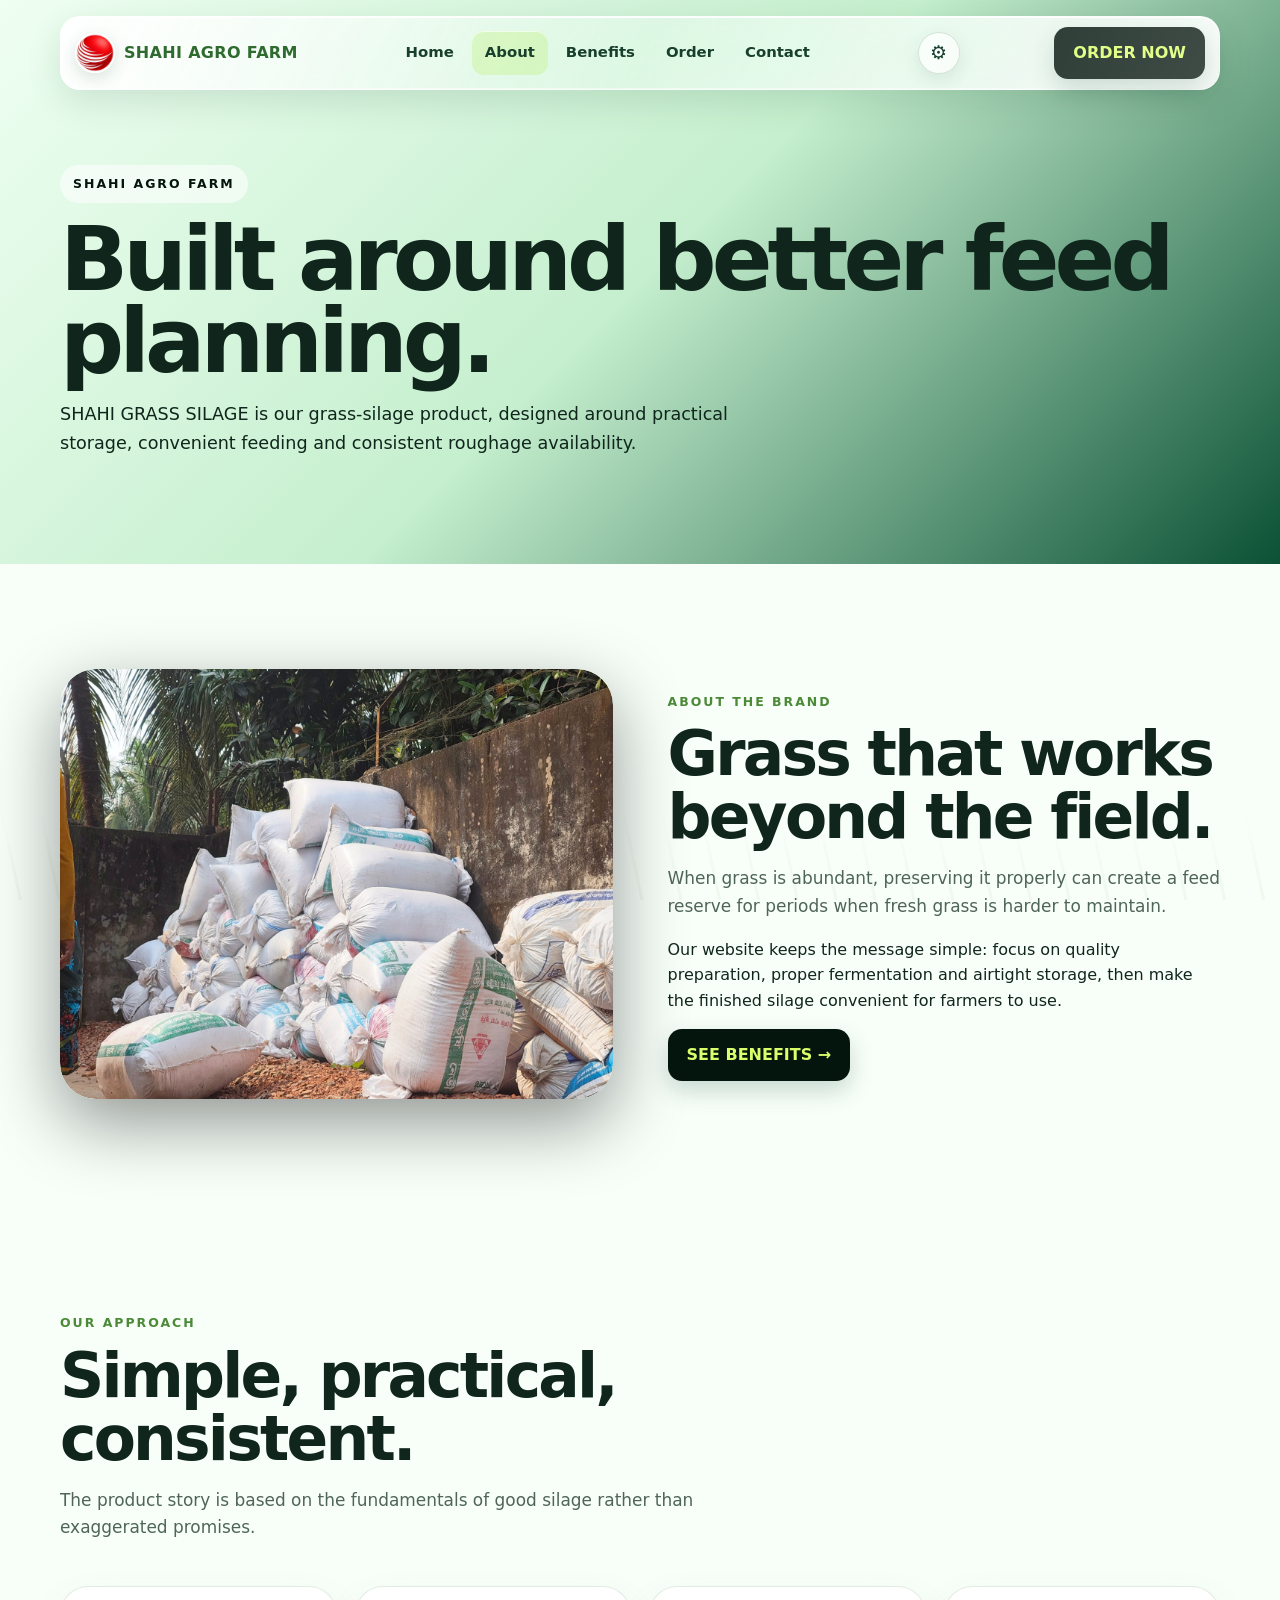
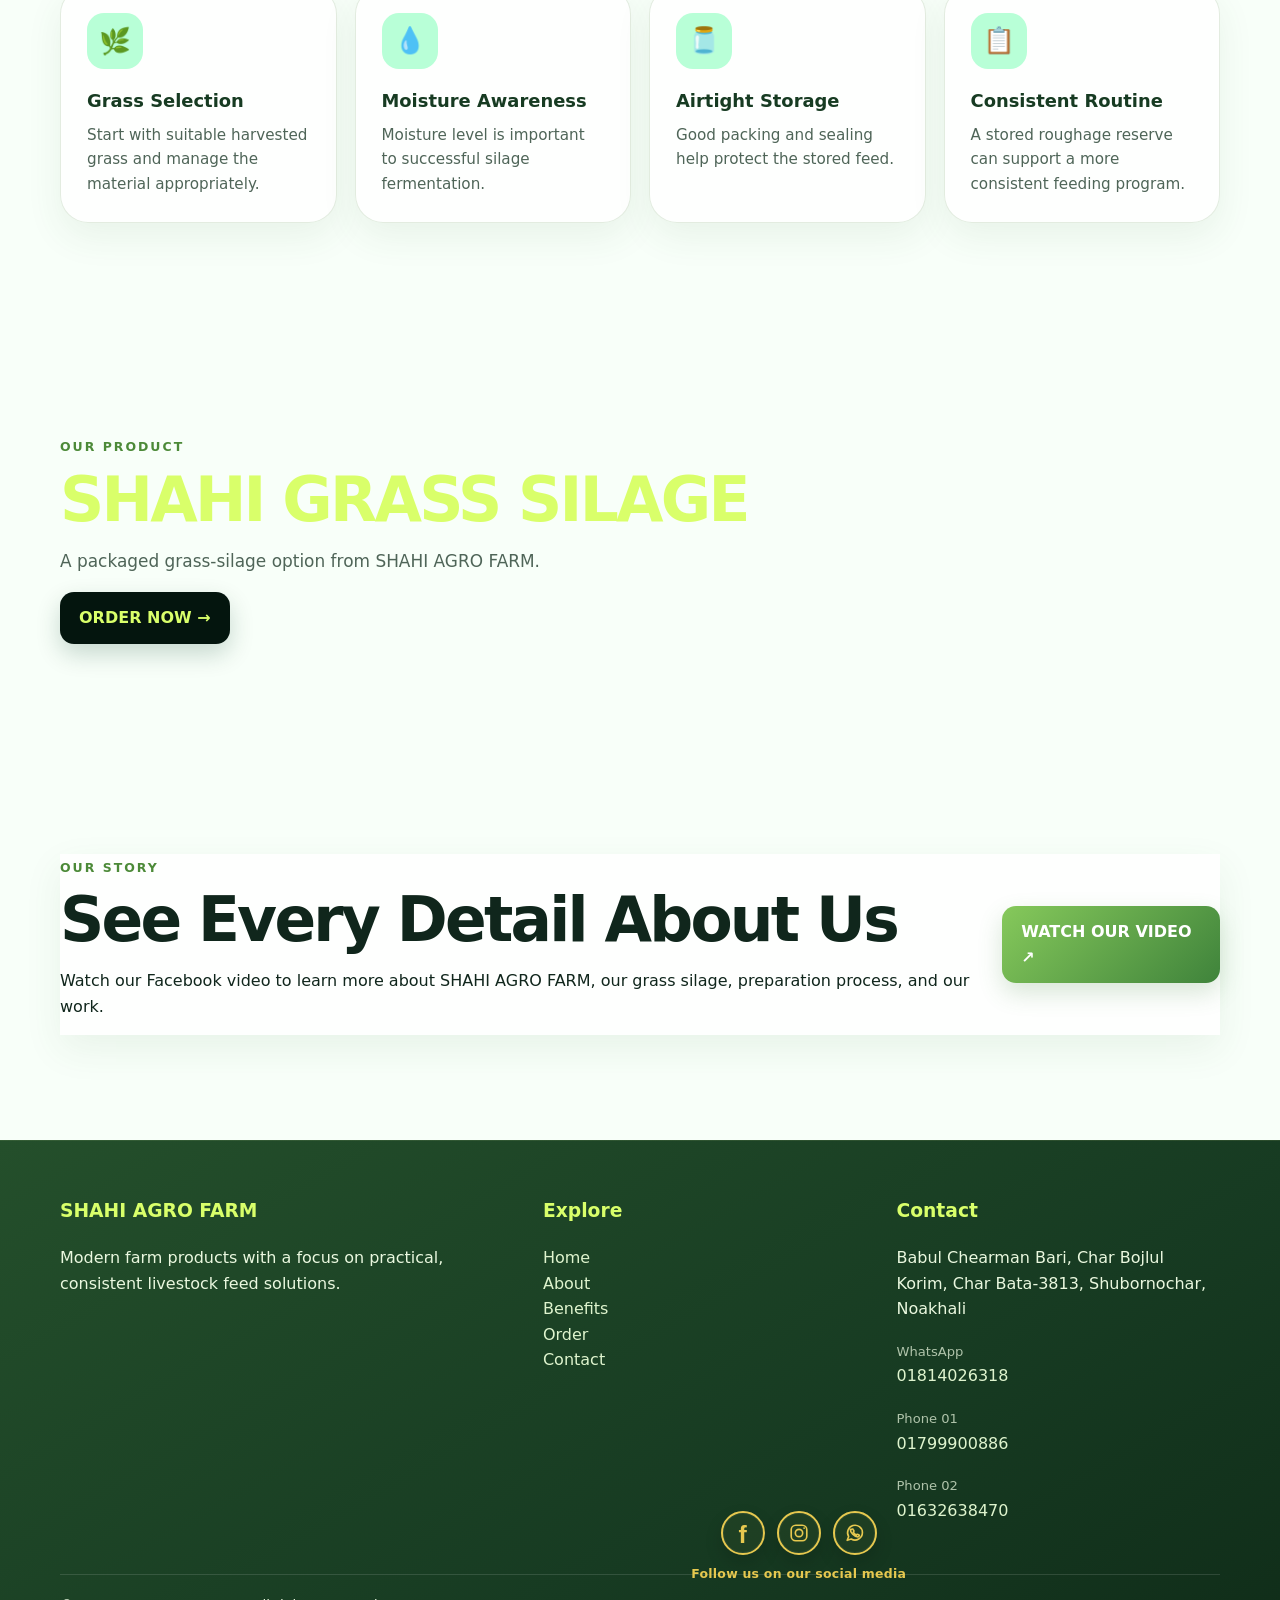
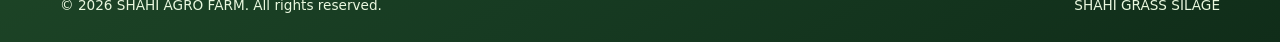
==== commit f0ab17ef: "Add files via upload" ====
--- a/style.css
+++ b/style.css
@@ -1398,213 +1398,45 @@
   .footer-social > span { text-align: right !important; }
 }
 
-/* =========================================================
-   HOME HERO — MODERN SIDE-BY-SIDE PRODUCT PRESENTATION
-   Keeps the existing two-photo 5-second slideshow, but moves
-   the product image to the side and adds useful farm details.
-   ========================================================= */
-body[data-page="home"] .hero-modern-layout {
-  grid-template-columns: minmax(0, 1.02fr) minmax(360px, .98fr) !important;
-  gap: clamp(38px, 6vw, 82px) !important;
-  align-items: center !important;
-  min-height: calc(100vh - 80px) !important;
-}
-
-body[data-page="home"] .hero-copy {
-  max-width: 650px !important;
-  padding: 24px 0 !important;
-  position: relative !important;
-  z-index: 3 !important;
-}
-
-body[data-page="home"] .hero-copy h1 {
-  font-size: clamp(3.4rem, 7.3vw, 6.5rem) !important;
-  line-height: .86 !important;
-  margin: 22px 0 18px !important;
-  letter-spacing: -.065em !important;
-}
-
-body[data-page="home"] .hero-description {
-  max-width: 590px !important;
-  margin: 0 !important;
-  font-size: clamp(.98rem, 1.5vw, 1.12rem) !important;
-  line-height: 1.7 !important;
-}
-
-body[data-page="home"] .hero-details {
-  display: grid !important;
-  grid-template-columns: repeat(3, minmax(0, 1fr)) !important;
-  gap: 11px !important;
-  margin: 25px 0 13px !important;
-  max-width: 610px !important;
-}
-
-body[data-page="home"] .hero-detail-card {
-  min-height: 84px !important;
-  padding: 14px 13px !important;
-  border-radius: 18px !important;
-  border: 1px solid rgba(47,107,47,.15) !important;
-  background: rgba(255,255,255,.52) !important;
-  box-shadow: 0 12px 30px rgba(47,107,47,.08) !important;
-  backdrop-filter: blur(10px) !important;
-  -webkit-backdrop-filter: blur(10px) !important;
-}
-
-body[data-page="home"] .hero-detail-card strong {
-  display: block !important;
-  color: #2f6b2f !important;
-  font-size: .98rem !important;
-  line-height: 1.1 !important;
-  letter-spacing: .04em !important;
-}
-
-body[data-page="home"] .hero-detail-card span {
-  display: block !important;
-  margin-top: 5px !important;
-  color: #557056 !important;
-  font-size: .74rem !important;
-  line-height: 1.25 !important;
-  font-weight: 750 !important;
-}
-
-body[data-page="home"] .hero-mini-line {
-  display: flex !important;
-  align-items: center !important;
-  gap: 9px !important;
-  color: #365d36 !important;
-  font-size: .78rem !important;
-  font-weight: 800 !important;
-  letter-spacing: .015em !important;
-}
-
-body[data-page="home"] .hero-mini-line span {
-  width: 28px !important;
-  height: 3px !important;
-  border-radius: 999px !important;
-  background: #72b94b !important;
-  box-shadow: 0 0 14px rgba(114,185,75,.55) !important;
-  flex: 0 0 28px !important;
-}
-
-body[data-page="home"] .hero-side-photo {
-  min-height: 0 !important;
-  height: auto !important;
-  width: 100% !important;
-  display: block !important;
-  position: relative !important;
-  z-index: 2 !important;
-}
-
-body[data-page="home"] .hero-side-photo .hero-photo-stack {
-  width: 100% !important;
-  height: clamp(430px, 54vw, 560px) !important;
-  min-height: 0 !important;
-  margin: 0 !important;
-  border-radius: 34px !important;
-  overflow: hidden !important;
-  position: relative !important;
-  border: 1px solid rgba(255,255,255,.72) !important;
-  background: rgba(255,255,255,.18) !important;
-  box-shadow: 0 30px 75px rgba(31,83,38,.20) !important;
-  transform: rotate(1.2deg) !important;
-}
-
-body[data-page="home"] .hero-side-photo .hero-photo-slide {
-  position: absolute !important;
-  inset: 0 !important;
-  width: 100% !important;
-  height: 100% !important;
-  object-fit: cover !important;
-  object-position: center !important;
-  margin: 0 !important;
-  border: 0 !important;
-  border-radius: 34px !important;
-  transform: scale(1.015) !important;
-  opacity: 0 !important;
-  z-index: 1 !important;
-  transition: opacity 1.4s ease-in-out, transform 5s ease-in-out !important;
-  filter: saturate(1.06) contrast(1.03) !important;
-}
-
-body[data-page="home"] .hero-side-photo .hero-photo-slide.is-active {
-  opacity: 1 !important;
-  z-index: 2 !important;
-  transform: scale(1) !important;
-}
-
-body[data-page="home"] .hero-side-photo .hero-photo-badge {
-  left: 8% !important;
-  bottom: 8% !important;
-  z-index: 6 !important;
-  padding: 15px 18px !important;
-  border-radius: 18px !important;
-  background: rgba(255,255,255,.84) !important;
-  box-shadow: 0 18px 40px rgba(22,70,31,.18) !important;
-}
-
-body[data-page="home"] .hero-photo-glow {
-  position: absolute !important;
-  inset: auto -10% -16% -10% !important;
-  height: 42% !important;
-  z-index: 4 !important;
-  pointer-events: none !important;
-  background: radial-gradient(ellipse at 50% 100%, rgba(185,239,103,.48), rgba(53,168,90,.08) 52%, transparent 74%) !important;
-  filter: blur(9px) !important;
-  animation: heroPhotoGlow 4.5s ease-in-out infinite !important;
-}
-
-body[data-page="home"] .hero-side-photo::before {
-  content: "" !important;
-  position: absolute !important;
-  width: 120px !important;
-  height: 120px !important;
-  right: -35px !important;
-  top: -35px !important;
-  z-index: 5 !important;
-  border-radius: 50% !important;
-  background: rgba(255,228,92,.24) !important;
-  filter: blur(5px) !important;
-  animation: heroPhotoOrb 5s ease-in-out infinite !important;
-}
-
-@keyframes heroPhotoGlow {
-  0%, 100% { opacity: .42; transform: translateY(5px) scale(.94); }
-  50% { opacity: .78; transform: translateY(-5px) scale(1.04); }
-}
-
-@keyframes heroPhotoOrb {
-  0%, 100% { transform: translate(0,0) scale(.9); opacity: .5; }
-  50% { transform: translate(-22px, 14px) scale(1.12); opacity: .85; }
-}
-
-body[data-theme="dark"] .hero-detail-card {
-  background: rgba(12,45,26,.56) !important;
-  border-color: rgba(196,232,190,.15) !important;
-}
-body[data-theme="dark"] .hero-detail-card strong { color: #d9f5bf !important; }
-body[data-theme="dark"] .hero-detail-card span,
-body[data-theme="dark"] .hero-mini-line { color: rgba(239,255,233,.78) !important; }
-
-@media (max-width: 900px) {
-  body[data-page="home"] .hero-modern-layout {
-    grid-template-columns: 1fr !important;
-    gap: 30px !important;
-    min-height: 0 !important;
-  }
-  body[data-page="home"] .hero-copy { max-width: 720px !important; }
-  body[data-page="home"] .hero-side-photo { order: -1 !important; }
-  body[data-page="home"] .hero-side-photo .hero-photo-stack {
-    height: 430px !important;
-    transform: rotate(.6deg) !important;
-  }
-}
-
-@media (max-width: 560px) {
-  body[data-page="home"] .hero-copy h1 { font-size: 3.35rem !important; }
-  body[data-page="home"] .hero-details { gap: 8px !important; }
-  body[data-page="home"] .hero-detail-card { min-height: 76px !important; padding: 12px 9px !important; }
-  body[data-page="home"] .hero-detail-card strong { font-size: .82rem !important; }
-  body[data-page="home"] .hero-detail-card span { font-size: .66rem !important; }
-  body[data-page="home"] .hero-mini-line { font-size: .68rem !important; }
-  body[data-page="home"] .hero-side-photo .hero-photo-stack { height: 360px !important; }
-}
+
+/* SHAHI AGRO FARM — Emerald 3D Motion Upgrade (keeps existing page structure) */
+:root{--deep:#04150e;--deep2:#073d28;--green:#00d978;--mint:#b8ffd7;--lime:#9cff3c;--yellow:#d9ff6a;--ink:#eafff1;--muted:#a5c5b2;--line:rgba(83,255,165,.2);--shadow:0 24px 70px rgba(0,0,0,.42)}
+body[data-theme="dark"]{background:#030906;color:#eafff1}
+body[data-theme="dark"] .nav{background:rgba(3,15,9,.82);border-color:rgba(102,255,165,.22);box-shadow:0 12px 42px #0008}
+body[data-theme="dark"] .brand{color:#d8ffe6}
+body[data-theme="dark"] .navlinks a:hover,body[data-theme="dark"] .navlinks a.active{background:rgba(0,217,120,.16);color:#9cffc4}
+body[data-theme="dark"] .hero{background:radial-gradient(ellipse at 76% 20%,rgba(0,255,128,.24),transparent 31%),radial-gradient(ellipse at 12% 95%,rgba(35,148,75,.22),transparent 38%),linear-gradient(135deg,#020805 0%,#061b10 48%,#063d27 100%)}
+body[data-theme="dark"] .hero:before{background:radial-gradient(circle,rgba(0,255,128,.19),transparent 68%);filter:blur(10px)}
+body[data-theme="dark"] .hero h1 span{color:#effff5;text-shadow:0 0 30px rgba(0,255,128,.16)}
+body[data-theme="dark"] .hero p{color:#c6e9d3}
+body[data-theme="dark"] .kicker{color:#a5ffca;background:rgba(0,217,120,.12);border:1px solid rgba(0,255,128,.24)}
+body[data-theme="dark"] .navcta,body[data-theme="dark"] .btn{background:linear-gradient(120deg,#00a95e,#51ff9a);color:#02170b;box-shadow:0 10px 30px rgba(0,255,128,.2)}
+body[data-theme="dark"] .btn.alt{color:#eafff1;background:rgba(3,20,11,.5);border-color:rgba(131,255,177,.35)}
+body[data-theme="dark"] .section{background:linear-gradient(180deg,#050d08,#071a10)}
+body[data-theme="dark"] .section.altbg{background:linear-gradient(145deg,#06150c,#0b2616)}
+body[data-theme="dark"] .section.dark{background:linear-gradient(145deg,#020805,#063b24)}
+body[data-theme="dark"] .section-head h2,body[data-theme="dark"] .section h3,body[data-theme="dark"] .section p,body[data-theme="dark"] .section li{color:#e5ffed}
+body[data-theme="dark"] .card,body[data-theme="dark"] .benefit-card,body[data-theme="dark"] .contact-card,body[data-theme="dark"] .order-card{background:linear-gradient(145deg,rgba(11,38,22,.92),rgba(3,14,8,.96));border-color:rgba(98,255,159,.18);box-shadow:0 16px 42px rgba(0,0,0,.24)}
+body[data-theme="dark"] .visual{background:linear-gradient(145deg,rgba(13,72,39,.72),rgba(2,14,8,.76));border-color:rgba(119,255,169,.26);box-shadow:0 24px 65px rgba(0,0,0,.38),inset 0 0 35px rgba(0,255,128,.05)}
+body[data-theme="dark"] .grass-hero-visual{background:linear-gradient(145deg,rgba(8,48,27,.85),rgba(2,12,7,.92))!important}
+body[data-theme="dark"] .hero-photo{border-color:rgba(5,26,14,.88);box-shadow:0 30px 80px rgba(0,0,0,.5),0 0 32px rgba(0,255,128,.14)}
+body[data-theme="dark"] .hero-photo-badge{background:rgba(2,18,9,.86);border:1px solid rgba(105,255,163,.3);color:#e8fff0;backdrop-filter:blur(18px)}
+body[data-theme="dark"] .settings-panel{background:rgba(3,17,9,.97);border-color:rgba(105,255,163,.25);color:#eafff1}
+body[data-theme="dark"] input,body[data-theme="dark"] select,body[data-theme="dark"] textarea{background:#06140b;color:#eafff1;border-color:#245a38}
+body[data-theme="dark"] footer{color:#a5c5b2}
+.hero-real-photo-mockup,.grass-hero-visual{perspective:1200px;transform-style:preserve-3d}
+.hero-photo-stack{transform-style:preserve-3d;animation:shahiSceneFloat 8s ease-in-out infinite}
+.hero-photo-main{transform:rotateY(-7deg) rotateX(2deg) rotateZ(2deg);transition:transform .7s cubic-bezier(.2,.8,.2,1)}
+.hero-photo-small{transform:translateZ(48px) rotateY(8deg) rotateZ(-5deg);transition:transform .7s cubic-bezier(.2,.8,.2,1)}
+.hero-photo-stack:hover .hero-photo-main{transform:translateZ(26px) rotateY(-2deg) rotateX(0) rotateZ(0)}
+.hero-photo-stack:hover .hero-photo-small{transform:translateZ(70px) rotateY(0) rotateZ(-2deg)}
+.silage-bag{transform-style:preserve-3d;filter:drop-shadow(0 30px 35px rgba(0,0,0,.32));animation:shahiBagFloat 5.4s ease-in-out infinite,shahiBagTurn 12s ease-in-out infinite}
+.grass-glow{mix-blend-mode:screen}
+body[data-theme="dark"] .grass-glow{background:radial-gradient(circle at 65% 25%,rgba(0,255,128,.28),transparent 34%),radial-gradient(circle at 25% 75%,rgba(128,255,49,.15),transparent 30%)}
+.card,.benefit-card,.contact-card,.order-card,.silage-photo-card{transition:transform .35s ease,box-shadow .35s ease,border-color .35s ease;transform-style:preserve-3d}
+body[data-theme="dark"] .card:hover,body[data-theme="dark"] .benefit-card:hover,body[data-theme="dark"] .contact-card:hover,body[data-theme="dark"] .order-card:hover{transform:translateY(-7px) rotateX(1deg);box-shadow:0 24px 55px rgba(0,0,0,.34),0 0 24px rgba(0,255,128,.09);border-color:rgba(0,255,128,.42)}
+@keyframes shahiSceneFloat{0%,100%{transform:translateY(0) rotateX(0)}50%{transform:translateY(-9px) rotateX(1.3deg)}}
+@keyframes shahiBagFloat{0%,100%{translate:0 0}50%{translate:0 -13px}}
+@keyframes shahiBagTurn{0%,100%{rotate:0deg}50%{rotate:1.2deg}}
+@media(prefers-reduced-motion:reduce){.hero-photo-stack,.silage-bag,.grass-image,.grass-glow{animation:none!important;transition:none!important}.hero-photo-stack:hover .hero-photo-main,.hero-photo-stack:hover .hero-photo-small{transform:none}}
+@media(max-width:760px){.hero-photo-stack{animation-duration:10s}.hero-real-photo-mockup{min-height:330px}.hero-photo-stack{min-height:320px}.hero-photo-main{height:285px}.hero-photo-small{height:170px}.visual{min-height:360px}}
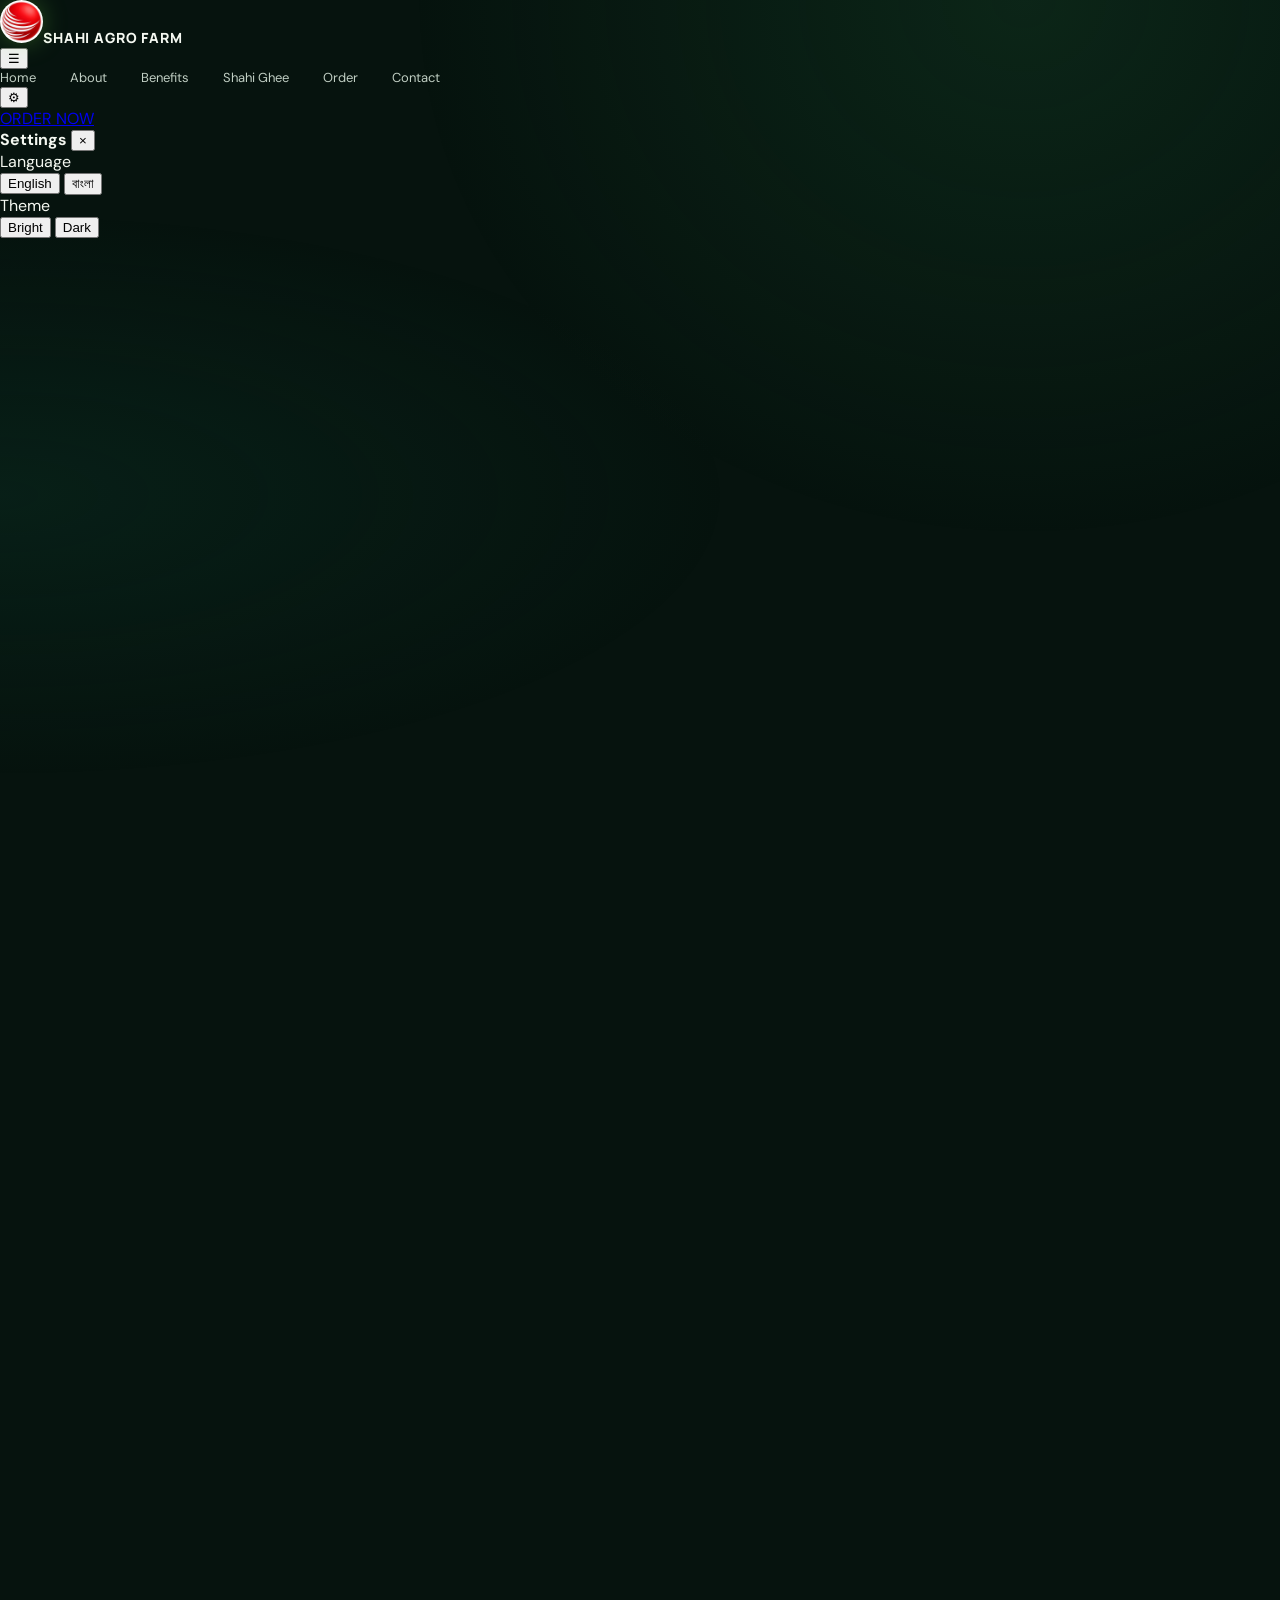
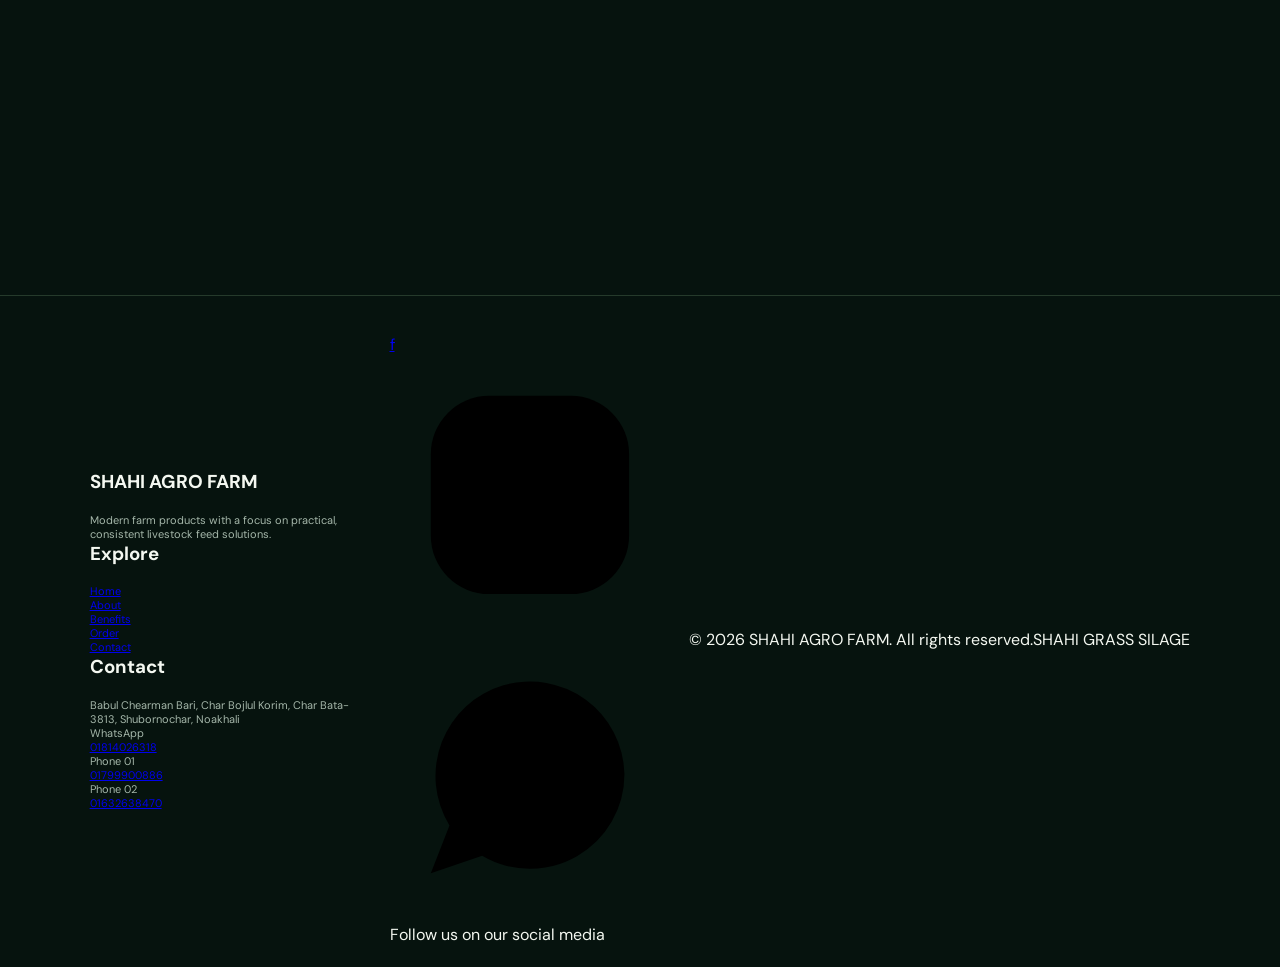
==== commit 93f8aaf8: "Add files via upload" ====
--- a/about.html
+++ b/about.html
@@ -15,6 +15,7 @@
     <a href="index.html" data-page="home" data-i18n="home">Home</a>
     <a href="about.html" data-page="about" data-i18n="about">About</a>
     <a href="benefits.html" data-page="benefits" data-i18n="benefits">Benefits</a>
+    <a href="ghee.html">Shahi Ghee</a>
     <a href="order.html" data-page="order" data-i18n="order">Order</a>
     <a href="contact.html" data-page="contact" data-i18n="contact">Contact</a>
   </nav>
--- a/style.css
+++ b/style.css
@@ -1,1442 +1,22 @@
+@import url('https://fonts.googleapis.com/css2?family=DM+Sans:wght@400;500;600;700&family=Manrope:wght@400;500;600;700;800&display=swap');
+:root{--bg:#06130e;--bg2:#091e15;--panel:#10271c;--green:#a8ff65;--mint:#d7ffbf;--text:#f4f8f1;--muted:#a5b7aa;--line:rgba(220,255,226,.13);--radius:25px}*{box-sizing:border-box}html{scroll-behavior:smooth;scroll-padding-top:90px}body{margin:0;background:var(--bg);color:var(--text);font-family:'DM Sans',sans-serif;overflow-x:hidden}body:before{content:"";position:fixed;inset:0;pointer-events:none;z-index:-1;background:radial-gradient(ellipse at 80% 0%,#174b2c55,transparent 42%),radial-gradient(ellipse at 0% 55%,#0b392b55,transparent 40%)}.noise{position:fixed;inset:0;pointer-events:none;opacity:.035;z-index:20;background-image:url("data:image/svg+xml,%3Csvg viewBox='0 0 180 180' xmlns='http://www.w3.org/2000/svg'%3E%3Cfilter id='n'%3E%3CfeTurbulence type='fractalNoise' baseFrequency='.9' numOctaves='3' stitchTiles='stitch'/%3E%3C/filter%3E%3Crect width='100%25' height='100%25' filter='url(%23n)' opacity='.4'/%3E%3C/svg%3E")}.topbar{height:88px;display:flex;align-items:center;justify-content:space-between;padding:0 7vw;border-bottom:1px solid var(--line);position:sticky;top:0;z-index:10;background:#06130ee8;backdrop-filter:blur(20px)}.brand{display:flex;align-items:center;gap:12px;text-decoration:none;color:var(--text);font:800 14px Manrope,sans-serif;letter-spacing:.06em}.brand img{width:43px;height:43px;object-fit:contain;border-radius:50%}.brand b{color:var(--green)}nav{display:flex;align-items:center;gap:34px}nav a{color:#c0cec3;text-decoration:none;font-size:13px;transition:.25s}nav a:hover{color:var(--green)}nav .nav-cta{border:1px solid #a8ff6580;color:var(--green);padding:13px 19px;border-radius:99px}.menu-toggle{display:none;background:none;border:0;color:white;font-size:25px}.hero{min-height:690px;padding:76px 7vw 70px;display:grid;grid-template-columns:1fr 1fr;align-items:center;position:relative;overflow:hidden;gap:2vw}.hero-copy{position:relative;z-index:2;max-width:590px}.eyebrow{font-size:10px;letter-spacing:.19em;font-weight:700;color:var(--green);display:flex;align-items:center;gap:10px}.eyebrow i{width:7px;height:7px;background:var(--green);border-radius:50%;box-shadow:0 0 18px var(--green)}h1,h2,h3,p{margin-top:0}h1,h2{font-family:Manrope,sans-serif;letter-spacing:-.065em}h1{font-size:clamp(54px,6.8vw,94px);line-height:.99;margin:25px 0 23px;font-weight:700}h1 em,h2 em{color:var(--green);font-style:normal} .hero-copy>p{font-size:16px;line-height:1.8;color:var(--muted);max-width:450px}.hero-buttons{display:flex;gap:12px;margin-top:30px}.button{display:inline-flex;align-items:center;justify-content:center;gap:28px;border-radius:99px;padding:16px 22px;font-size:13px;font-weight:700;text-decoration:none;border:1px solid transparent;cursor:pointer;transition:transform .25s,box-shadow .25s}.button:hover{transform:translateY(-3px);box-shadow:0 12px 32px #a8ff6520}.primary{background:var(--green);color:#102216}.ghost{color:var(--text);border-color:var(--line);background:#ffffff05}.trust-row{display:flex;align-items:center;gap:13px;margin-top:48px}.avatars{display:flex}.avatars span{width:32px;height:32px;border-radius:50%;display:grid;place-items:center;background:#183e29;border:2px solid var(--bg);margin-left:-6px}.avatars span:first-child{margin-left:0}.trust-row strong,.trust-row small{display:block}.trust-row strong{font-size:12px}.trust-row small{font-size:11px;color:var(--muted);margin-top:4px}.hero-stage{height:520px;position:relative;display:grid;place-items:center;perspective:900px}.stage-glow{position:absolute;width:370px;height:370px;border-radius:50%;background:#2d9b4c30;filter:blur(65px);animation:pulse 5s ease-in-out infinite}.orbit{position:absolute;border:1px solid #a8ff6528;border-radius:50%;transform:rotateX(67deg) rotateZ(-24deg)}.orbit-one{width:450px;height:330px}.orbit-two{width:540px;height:400px;transform:rotateX(67deg) rotateZ(30deg);border-color:#a8ff6514}.product-platform{position:absolute;bottom:66px;width:360px;height:100px;background:linear-gradient(180deg,#1c5431,#07170f);border:1px solid #b5ff7b3b;border-radius:50%;transform:rotateX(68deg);box-shadow:0 20px 60px #0008,0 0 40px #64e8581b}.hero-product{width:min(310px,75%);height:390px;z-index:1;transform:rotateY(-8deg) rotateX(2deg);filter:drop-shadow(0 28px 22px #0009);animation:float 5s ease-in-out infinite;display:grid;place-items:center}.hero-product img{max-width:100%;max-height:100%;object-fit:contain;border-radius:12px;mix-blend-mode:normal}.glass-card{position:absolute;z-index:3;display:flex;gap:11px;align-items:center;padding:14px 17px;background:#122b20c9;border:1px solid #c9ffc12a;box-shadow:0 15px 50px #0004;backdrop-filter:blur(16px);border-radius:15px;animation:float 6s ease-in-out infinite}.glass-card small,.glass-card b{display:block}.glass-card small{font-size:8px;letter-spacing:.15em;color:#a4c2ac;margin-bottom:5px}.glass-card b{font-size:11px}.card-icon{font-size:24px;color:var(--green)}.card-top{top:95px;right:0}.card-bottom{bottom:90px;left:0;animation-delay:-2s}.mini-leaf{font-size:25px;color:var(--green)}.vertical-label{position:absolute;right:-3vw;top:50%;writing-mode:vertical-rl;letter-spacing:.23em;font-size:8px;color:#6b8e75}.floating-leaf{position:absolute;color:var(--green);font-size:29px;animation:spin 12s linear infinite}.leaf-one{top:17%;left:15%}.leaf-two{bottom:23%;right:13%;font-size:39px}.scroll-note{position:absolute;bottom:25px;left:7vw;font-size:9px;letter-spacing:.15em;color:#718c78}.scroll-note span{color:var(--green);margin-left:12px}.ticker{overflow:hidden;border-block:1px solid var(--line);padding:20px 0;background:#0b2017}.ticker div{white-space:nowrap;width:max-content;font-size:11px;letter-spacing:.2em;font-weight:700;animation:marquee 30s linear infinite}.ticker span{color:var(--green);margin:0 28px}.section{padding:110px 7vw}.section-head{display:flex;align-items:end;justify-content:space-between;gap:30px;margin-bottom:42px}.section-head h2,.benefit-copy h2,.about-copy h2,.order-left h2{font-size:clamp(38px,5vw,62px);line-height:1.08;margin:15px 0 0}.section-head>p{max-width:320px;color:var(--muted);font-size:13px;line-height:1.8;margin-bottom:5px}.product-grid{display:grid;grid-template-columns:repeat(3,1fr);gap:17px}.product-card{background:linear-gradient(145deg,#10281d,#091a12);border:1px solid var(--line);border-radius:var(--radius);overflow:hidden;transition:transform .35s,border-color .35s;transform-style:preserve-3d}.product-card:hover{transform:translateY(-9px) rotateX(1deg);border-color:#a8ff6555}.product-image{height:260px;position:relative;overflow:hidden;background:#0b2116;display:grid;place-items:center}.product-image:after{content:"";position:absolute;inset:0;background:linear-gradient(0deg,#06130e70,transparent 50%)}.product-image img{width:100%;height:100%;object-fit:cover;transition:transform .7s}.product-card:hover .product-image img{transform:scale(1.06)}.dairy-image img{object-fit:contain;padding:25px}.pill{position:absolute;top:17px;left:17px;z-index:1;border:1px solid #ffffff45;background:#06130e88;backdrop-filter:blur(10px);border-radius:99px;padding:8px 11px;font-size:8px;letter-spacing:.13em}.product-info{padding:23px}.product-info small{color:#8ca997;font-size:9px;letter-spacing:.15em}.product-info h3{font:700 22px Manrope,sans-serif;letter-spacing:-.04em;margin:9px 0}.product-info p{font-size:12px;line-height:1.7;color:var(--muted);min-height:40px}.product-bottom{display:flex;align-items:center;justify-content:space-between;border-top:1px solid var(--line);padding-top:18px;margin-top:17px}.product-bottom strong{font-size:15px}.product-bottom strong small{font-size:10px;letter-spacing:0}.product-bottom a{display:grid;place-items:center;width:36px;height:36px;background:var(--green);color:#102216;border-radius:50%;font-size:17px;text-decoration:none}.benefits{padding:90px 7vw;display:grid;grid-template-columns:1fr 1fr;align-items:center;gap:9vw;background:linear-gradient(110deg,#0c2117,#07160f)}.benefit-art{height:490px;position:relative;border-radius:28px;overflow:hidden;background:#183b25}.benefit-art>img{width:100%;height:100%;object-fit:cover;opacity:.82;mix-blend-mode:screen}.benefit-art:after{content:"";position:absolute;inset:0;background:linear-gradient(0deg,#07160f99,transparent 65%)}.round-stamp{position:absolute;z-index:1;bottom:25px;right:25px;width:92px;height:92px;border:1px solid #d6ffc38c;border-radius:50%;display:grid;place-content:center;text-align:center;font-size:10px;line-height:1.5;letter-spacing:.1em;color:var(--green);transform:rotate(12deg)}.benefit-copy>p,.about-copy>p,.order-left>p{color:var(--muted);font-size:13px;line-height:1.9;max-width:440px;margin:20px 0 26px}.benefit-list>div{display:grid;grid-template-columns:35px 1fr 20px;gap:15px;align-items:start;padding:19px 0;border-top:1px solid var(--line)}.benefit-list>div>span{font-size:10px;color:var(--green);padding-top:3px}.benefit-list b,.benefit-list small{display:block}.benefit-list b{font-size:13px;margin-bottom:6px}.benefit-list small{font-size:11px;color:var(--muted);line-height:1.6}.benefit-list i{font-style:normal;color:var(--green)}.about-band{padding:105px 7vw;display:grid;grid-template-columns:1fr .85fr;gap:10vw;align-items:center}.text-link{color:var(--green);text-decoration:none;font-size:13px;font-weight:700;display:inline-flex;gap:35px;padding-bottom:9px;border-bottom:1px solid #a8ff6566}.about-photo{height:390px;position:relative;border-radius:25px;overflow:hidden;background:#10271c;transform:rotate(2deg);border:1px solid var(--line)}.about-photo img{width:100%;height:100%;object-fit:cover;opacity:.75}.photo-caption{position:absolute;bottom:0;left:0;right:0;padding:22px;background:linear-gradient(0deg,#06130e,transparent);font-size:9px;letter-spacing:.2em;color:var(--green)}.order-section{padding:60px 7vw 110px}.order-panel{display:grid;grid-template-columns:.85fr 1fr;gap:7vw;padding:clamp(28px,5vw,65px);background:radial-gradient(ellipse at 0% 0%,#245536 0%,transparent 60%),linear-gradient(135deg,#112c1e,#091a12);border:1px solid #c2ffb526;border-radius:32px;box-shadow:0 30px 100px #0003}.contact-note{display:flex;align-items:center;gap:12px;margin-top:35px}.contact-note>span{font-size:24px;color:var(--green)}.contact-note b,.contact-note small{display:block}.contact-note b{font-size:12px}.contact-note small{font-size:10px;color:var(--muted);margin-top:5px}form label{display:block;font-size:11px;color:#c1d3c5;margin:15px 0 8px}form input,form select{width:100%;background:#07170f;color:var(--text);border:1px solid #d8ffdb24;border-radius:12px;padding:14px 13px;font:inherit;font-size:12px;outline:none}form input:focus,form select:focus{border-color:#a8ff6580}.quantity-control{display:grid;grid-template-columns:45px 1fr 45px;gap:8px}.quantity-control button{border:1px solid var(--line);background:#1b3927;color:var(--green);border-radius:12px;font-size:21px;cursor:pointer}.quantity-control input{text-align:center}.total-line{display:flex;justify-content:space-between;padding:20px 0;font-size:12px;color:var(--muted)}.total-line strong{color:var(--green);font-size:18px}.submit-button{width:100%;border:0}.form-disclaimer{display:block;text-align:center;color:#789080;font-size:10px;line-height:1.6;margin-top:12px}footer{padding:38px 7vw 22px;border-top:1px solid var(--line);display:grid;grid-template-columns:1fr 1fr auto;align-items:center;gap:20px}footer p{font-size:11px;color:var(--muted);margin:0}.footer-brand img{width:35px;height:35px}.back-top{font-size:9px;letter-spacing:.13em;color:var(--green);text-decoration:none}.copyright{grid-column:1/-1;border-top:1px solid var(--line);padding-top:20px;color:#6e8575;font-size:10px}.reveal{opacity:0;transform:translateY(22px);transition:opacity .8s ease,transform .8s ease}.reveal.visible{opacity:1;transform:translateY(0)}@keyframes float{0%,100%{translate:0 0;rotate:0deg}50%{translate:0 -13px;rotate:1deg}}@keyframes pulse{0%,100%{opacity:.5;scale:.9}50%{opacity:1;scale:1.1}}@keyframes spin{to{transform:rotate(360deg)}}@keyframes marquee{to{transform:translateX(-50%)}}@media(max-width:850px){.topbar{height:72px;padding:0 5vw}.menu-toggle{display:block}nav{display:none;position:absolute;top:71px;left:0;right:0;padding:20px 5vw 25px;background:#07170ff7;border-bottom:1px solid var(--line);flex-direction:column;align-items:stretch;gap:20px}nav.open{display:flex}nav .nav-cta{text-align:center}.hero{padding:55px 6vw 65px;grid-template-columns:1fr;gap:0}.hero-copy{max-width:650px}.hero-stage{height:430px;margin-top:10px}.hero-product{height:330px}.card-top{right:5%}.card-bottom{left:4%;bottom:55px}.vertical-label{right:0}.scroll-note{left:6vw}.section{padding:75px 6vw}.section-head{align-items:start;flex-direction:column;gap:15px}.product-grid{grid-template-columns:1fr 1fr}.product-card:last-child{display:none}.product-image{height:220px}.benefits{padding:65px 6vw;grid-template-columns:1fr;gap:35px}.benefit-art{height:340px}.about-band{padding:75px 6vw;grid-template-columns:1fr;gap:35px}.about-photo{height:300px;max-width:560px;width:100%}.order-section{padding:30px 5vw 70px}.order-panel{grid-template-columns:1fr;gap:25px}.contact-note{margin-top:20px}footer{padding:30px 6vw 20px;grid-template-columns:1fr auto}footer p{grid-row:2}.back-top{grid-column:2;grid-row:1}.copyright{grid-row:3}}@media(max-width:480px){.brand{font-size:11px}.brand img{width:36px;height:36px}h1{font-size:56px}.hero-copy>p{font-size:14px}.hero-buttons{gap:8px}.button{padding:14px 16px;gap:15px;font-size:11px}.hero-stage{height:360px}.hero-product{height:275px}.orbit-one{width:320px;height:245px}.orbit-two{width:370px;height:290px}.product-platform{width:280px;bottom:48px}.glass-card{padding:11px}.card-top{top:45px}.card-bottom{bottom:36px}.vertical-label{font-size:7px}.section{padding:65px 5vw}.product-grid{grid-template-columns:1fr}.product-card:last-child{display:block}.product-image{height:235px}.benefit-art{height:280px}.about-photo{height:260px}.order-panel{padding:25px 18px;border-radius:23px}footer{grid-template-columns:1fr auto}footer p{font-size:10px}}@media(prefers-reduced-motion:reduce){*,*:before,*:after{animation-duration:.01ms!important;animation-iteration-count:1!important;scroll-behavior:auto!important;transition-duration:.01ms!important}.reveal{opacity:1;transform:none}}
 
-:root{
-  --deep:#073d28;
-  --deep2:#0b5135;
-  --green:#35a85a;
-  --mint:#dff7e5;
-  --lime:#b9ef67;
-  --yellow:#ffe45c;
-  --white:#ffffff;
-  --ink:#10261c;
-  --muted:#5c7066;
-  --line:rgba(7,61,40,.12);
-  --shadow:0 24px 70px rgba(7,61,40,.14);
-  --radius:28px;
-}
-*{box-sizing:border-box}
-html{scroll-behavior:smooth}
-body{margin:0;font-family:Inter,ui-sans-serif,system-ui,-apple-system,BlinkMacSystemFont,"Segoe UI",sans-serif;color:var(--ink);background:#f8fff9;line-height:1.6}
-a{text-decoration:none;color:inherit}
-img{max-width:100%;display:block}
-.container{width:min(1160px,92%);margin:auto}
-.nav{position:fixed;z-index:20;top:16px;left:50%;transform:translateX(-50%);width:min(1160px,92%);background:rgba(255,255,255,.84);backdrop-filter:blur(18px);border:1px solid rgba(255,255,255,.65);box-shadow:0 12px 40px rgba(4,50,31,.10);border-radius:20px;padding:10px 14px;display:flex;align-items:center;justify-content:space-between}
-.brand{display:flex;align-items:center;gap:10px;font-weight:900;letter-spacing:.5px;color:var(--deep)}
-.logo{width:42px;height:42px;border-radius:13px;background:linear-gradient(145deg,var(--green),var(--deep));display:grid;place-items:center;color:var(--yellow);font-weight:950;box-shadow:0 8px 22px rgba(11,81,53,.24)}
-.navlinks{display:flex;gap:5px;align-items:center}
-.navlinks a{padding:10px 13px;border-radius:12px;font-weight:750;font-size:.93rem}
-.navlinks a:hover,.navlinks a.active{background:var(--mint);color:var(--deep)}
-.navcta,.btn{display:inline-flex;align-items:center;justify-content:center;gap:8px;border:0;cursor:pointer;font-weight:900;border-radius:14px;padding:13px 19px;background:var(--deep);color:var(--yellow);box-shadow:0 10px 24px rgba(7,61,40,.2);transition:.25s transform,.25s box-shadow,.25s background}
-.navcta:hover,.btn:hover{transform:translateY(-3px);box-shadow:0 16px 30px rgba(7,61,40,.25)}
-.menu{display:none;background:none;border:0;font-size:1.5rem;color:var(--deep)}
-.hero{min-height:100vh;padding:150px 0 80px;background:radial-gradient(circle at 85% 20%,rgba(185,239,103,.55),transparent 25%),linear-gradient(135deg,#eaffee 0%,#c9f1d3 42%,#0b5135 100%);overflow:hidden;position:relative}
-.hero:before{content:"";position:absolute;width:600px;height:600px;border-radius:50%;right:-180px;bottom:-240px;background:rgba(255,228,92,.12);filter:blur(2px)}
-.hero-grid{display:grid;grid-template-columns:1.05fr .95fr;gap:55px;align-items:center;position:relative;z-index:1}
-.kicker{display:inline-flex;align-items:center;gap:8px;color:var(--deep);font-weight:900;text-transform:uppercase;letter-spacing:2px;font-size:.78rem;background:rgba(255,255,255,.58);padding:9px 13px;border-radius:999px}
-.hero h1{font-size:clamp(3rem,7vw,6.5rem);line-height:.9;margin:20px 0;color:var(--yellow);letter-spacing:-.055em;text-shadow:0 8px 30px rgba(0,0,0,.12)}
-.hero h1 span{display:block;color:var(--white)}
-.hero p{font-size:1.12rem;max-width:610px;color:rgba(255,255,255,.88)}
-.hero-actions{display:flex;gap:12px;flex-wrap:wrap;margin-top:28px}
-.btn.alt{background:rgba(255,255,255,.17);color:#fff;border:1px solid rgba(255,255,255,.4);backdrop-filter:blur(8px)}
-.visual{min-height:470px;border-radius:40px;background:linear-gradient(160deg,rgba(255,255,255,.42),rgba(255,255,255,.08));border:1px solid rgba(255,255,255,.5);box-shadow:var(--shadow);display:grid;place-items:center;position:relative;overflow:hidden}
-.silage-bag{width:230px;height:340px;border-radius:34px 34px 42px 42px;background:linear-gradient(145deg,#d6f1bd,#79c56b 42%,#176d45);box-shadow:0 30px 55px rgba(0,0,0,.22);transform:rotate(-4deg);position:relative;animation:float 5s ease-in-out infinite}
-.silage-bag:before{content:"SHAHI";position:absolute;left:20px;right:20px;top:62px;text-align:center;color:var(--yellow);font-size:2.2rem;font-weight:1000;letter-spacing:1px}
-.silage-bag:after{content:"GRASS SILAGE\\A 50 KG";white-space:pre;position:absolute;left:25px;right:25px;top:128px;text-align:center;color:#fff;font-weight:900;font-size:1.05rem;line-height:1.6}
-.grass{position:absolute;bottom:-10px;left:0;right:0;height:130px;background:linear-gradient(180deg,transparent,#0a5a37);clip-path:polygon(0 45%,5% 20%,9% 48%,14% 5%,18% 50%,23% 16%,28% 48%,34% 0,39% 48%,45% 13%,51% 52%,57% 2%,62% 50%,68% 18%,73% 50%,79% 0,85% 48%,91% 10%,96% 50%,100% 18%,100% 100%,0 100%)}
-.section{padding:105px 0}
-.section.altbg{background:#eefaf1}
-.section.dark{background:linear-gradient(145deg,var(--deep),#0d6744);color:#fff}
-.section-head{max-width:720px;margin-bottom:45px}
-.eyebrow{color:var(--green);font-weight:900;text-transform:uppercase;letter-spacing:2px;font-size:.78rem}
-.dark .eyebrow{color:var(--yellow)}
-h2{font-size:clamp(2.2rem,4.8vw,4rem);line-height:1.02;letter-spacing:-.045em;margin:10px 0 16px;color:var(--deep)}
-.dark h2{color:var(--yellow)}
-.lead{color:var(--muted);font-size:1.06rem}
-.dark .lead{color:rgba(255,255,255,.75)}
-.cards{display:grid;grid-template-columns:repeat(4,1fr);gap:18px}
-.card{background:#fff;border:1px solid var(--line);border-radius:var(--radius);padding:26px;box-shadow:0 10px 40px rgba(7,61,40,.06);transition:.35s transform,.35s box-shadow}
-.card:hover{transform:translateY(-8px);box-shadow:var(--shadow)}
-.icon{width:56px;height:56px;border-radius:17px;background:var(--mint);display:grid;place-items:center;font-size:1.6rem;margin-bottom:18px}
-.card h3{margin:0 0 7px;color:var(--deep);font-size:1.12rem}
-.card p{margin:0;color:var(--muted);font-size:.95rem}
-.page-hero{padding:165px 0 90px;background:linear-gradient(135deg,#effff2,#c5efce 50%,#0b5135);color:#fff}
-.page-hero h1{font-size:clamp(3rem,7vw,5.8rem);line-height:.92;margin:15px 0;color:var(--yellow);letter-spacing:-.055em}
-.page-hero p{max-width:700px;color:rgba(255,255,255,.85);font-size:1.1rem}
-.about-grid{display:grid;grid-template-columns:1fr 1fr;gap:55px;align-items:center}
-.about-visual{min-height:430px;border-radius:36px;background:linear-gradient(145deg,#dff7e5,#7acb82);display:grid;place-items:center;overflow:hidden;box-shadow:var(--shadow)}
-.farm-orb{width:290px;height:290px;border-radius:50%;background:radial-gradient(circle at 40% 35%,#dfffbd,#4aaa67 52%,#0b5135 100%);position:relative;box-shadow:0 30px 70px rgba(7,61,40,.25)}
-.farm-orb:after{content:"";position:absolute;inset:35px;border:2px dashed rgba(255,228,92,.65);border-radius:50%}
-.step-grid{display:grid;grid-template-columns:repeat(5,1fr);gap:12px;margin-top:35px}
-.step{padding:20px;border-radius:20px;background:#fff;border:1px solid var(--line);text-align:center}
-.step strong{display:block;color:var(--deep);margin-bottom:5px}
-.benefit-grid{display:grid;grid-template-columns:repeat(2,1fr);gap:22px}
-.benefit{background:#fff;border:1px solid var(--line);border-radius:30px;overflow:hidden;display:grid;grid-template-columns:.9fr 1.1fr;box-shadow:0 12px 40px rgba(7,61,40,.06);transition:.35s transform}
-.benefit:hover{transform:translateY(-6px)}
-.benefit-art{min-height:250px;background:linear-gradient(145deg,#e2f9e8,#91d59a);display:grid;place-items:center;padding:25px}
-.benefit-content{padding:28px}
-.benefit-number{color:var(--green);font-weight:1000;font-size:.78rem;letter-spacing:2px}
-.benefit h3{font-size:1.45rem;color:var(--deep);margin:8px 0}
-.benefit p{color:var(--muted);margin:0}
-.art{width:145px;height:145px;border-radius:38px;background:rgba(255,255,255,.58);display:grid;place-items:center;font-size:4.1rem;box-shadow:0 18px 30px rgba(7,61,40,.10)}
-.selling{margin-top:65px;padding:45px;border-radius:35px;background:linear-gradient(145deg,var(--deep),#147b4e);color:#fff;box-shadow:var(--shadow)}
-.selling h2{margin-top:0}
-.pills{display:flex;flex-wrap:wrap;gap:12px;margin-top:25px}
-.pill{padding:13px 17px;border-radius:999px;background:rgba(255,255,255,.1);border:1px solid rgba(255,255,255,.18);color:var(--yellow);font-weight:850}
-.warning{margin-top:30px;padding:25px 28px;border-radius:24px;background:#fff8d8;border:1px solid #f1db70;color:#4f4819}
-.warning strong{display:block;color:#705d00;margin-bottom:5px}
-.order-wrap{display:grid;grid-template-columns:1fr .9fr;gap:30px;align-items:start}
-.order-card{background:#fff;border:1px solid var(--line);border-radius:32px;padding:34px;box-shadow:var(--shadow)}
-.price{font-size:3.2rem;line-height:1;color:var(--deep);font-weight:1000}
-.unit{color:var(--muted);font-weight:700}
-.qty-row{display:grid;grid-template-columns:1fr 120px 1fr;align-items:center;gap:14px;margin:24px 0}
-.qty-control-group{display:flex;align-items:center;justify-content:center;gap:8px;flex-wrap:wrap}
-.qty-btn{min-width:58px;height:48px;padding:0 10px;border-radius:14px;border:1px solid var(--line);background:var(--mint);color:var(--deep);font-size:1rem;font-weight:900;cursor:pointer;transition:.2s}
-.qty-btn:hover:not(:disabled){transform:translateY(-1px)}
-.qty-btn:disabled{opacity:.4;cursor:not-allowed}
-.qty-label{font-size:.78rem;font-weight:800;color:var(--muted);width:100%;text-align:center;order:3}
-.qty-display{height:58px;display:flex;align-items:center;justify-content:center;border:1px solid var(--line);border-radius:16px;background:var(--surface);color:var(--deep);font-size:1.35rem;font-weight:900}
-@media (max-width:700px){.qty-row{grid-template-columns:1fr;gap:10px}.qty-display{order:-1}.qty-control-group{justify-content:space-between}.qty-label{width:auto;order:initial}}
-.calc{display:grid;grid-template-columns:1fr 1fr;gap:14px;margin:20px 0}
-.calc-box{padding:20px;border-radius:20px;background:#eefaf1}
-.calc-box small{display:block;color:var(--muted);font-weight:800}
-.calc-box strong{font-size:1.55rem;color:var(--deep)}
-.form{display:grid;gap:13px;margin-top:22px}
-.field{display:grid;gap:6px}
-.field label{font-size:.86rem;font-weight:850;color:var(--deep)}
-.field input,.field textarea{width:100%;border:1px solid var(--line);border-radius:14px;padding:14px 15px;font:inherit;outline:none;background:#fbfffc}
-.field input:focus,.field textarea:focus{border-color:var(--green);box-shadow:0 0 0 4px rgba(53,168,90,.12)}
-.notice{padding:14px 16px;border-radius:14px;background:#f0faef;color:var(--deep);font-size:.9rem}
-.order-visual{min-height:650px;border-radius:35px;background:linear-gradient(145deg,#e2fae7,#0b5135);padding:40px;display:grid;place-items:center;position:sticky;top:110px;overflow:hidden}
-.order-visual .silage-bag{transform:rotate(5deg) scale(1.08)}
-.contact-grid{display:grid;grid-template-columns:1fr 1fr;gap:25px}
-.contact-card{background:#fff;border:1px solid var(--line);border-radius:30px;padding:30px;box-shadow:0 12px 40px rgba(7,61,40,.06)}
-.contact-line{display:flex;gap:15px;align-items:flex-start;padding:17px 0;border-bottom:1px solid var(--line)}
-.contact-line:last-child{border-bottom:0}
-.contact-line .icon{flex:0 0 52px;margin:0}
-.contact-line strong{display:block;color:var(--deep)}
-.contact-line span{color:var(--muted)}
-.footer{background:#052e1f;color:rgba(255,255,255,.72);padding:55px 0 25px}
-.footer-grid{display:grid;grid-template-columns:1.4fr 1fr 1fr;gap:30px}
-.footer h3{color:var(--yellow);margin-top:0}
-.footer a:hover{color:var(--yellow)}
-.footer-bottom{border-top:1px solid rgba(255,255,255,.12);margin-top:35px;padding-top:20px;font-size:.85rem;display:flex;justify-content:space-between;gap:20px}
-.reveal{opacity:0;transform:translateY(24px);transition:opacity .8s ease,transform .8s ease}
-.reveal.show{opacity:1;transform:none}
-@keyframes float{0%,100%{transform:rotate(-4deg) translateY(0)}50%{transform:rotate(-1deg) translateY(-14px)}}
-@media(max-width:900px){
-  .navlinks{display:none;position:absolute;top:68px;left:0;right:0;background:#fff;border-radius:18px;padding:10px;box-shadow:var(--shadow);flex-direction:column;align-items:stretch}
-  .navlinks.open{display:flex}.navlinks a{text-align:center}.navcta{display:none}.menu{display:block}
-  .hero-grid,.about-grid,.order-wrap,.contact-grid{grid-template-columns:1fr}
-  .hero{padding-top:125px}.visual{min-height:400px}.cards{grid-template-columns:repeat(2,1fr)}
-  .step-grid{grid-template-columns:repeat(2,1fr)}.benefit-grid{grid-template-columns:1fr}
-  .order-visual{position:relative;top:0;min-height:430px}
-  .footer-grid{grid-template-columns:1fr 1fr}
-}
-@media(max-width:560px){
-  .cards{grid-template-columns:1fr}.step-grid{grid-template-columns:1fr}.footer-grid{grid-template-columns:1fr}
-  .footer-bottom{flex-direction:column}.hero h1{font-size:3.4rem}.page-hero h1{font-size:3.5rem}
-  .benefit{grid-template-columns:1fr}.benefit-art{min-height:190px}.order-card{padding:24px}
-}
+/* Shahi Ghee product details */
+.ghee-image img{object-fit:cover;object-position:center}.ghee-prices{display:grid;grid-template-columns:1fr 1fr;gap:9px;margin-top:14px}.ghee-prices>div{display:flex;flex-direction:column;gap:5px;padding:12px;border:1px solid #a8ff6533;border-radius:12px;background:#07170f8c}.ghee-prices span{font-size:10px;color:var(--muted)}.ghee-prices strong{font-size:18px;color:var(--green)}@media(max-width:850px){.ghee-card{display:block!important}}
 
-.media-card {
-  display: flex;
-  align-items: center;
-  justify-content: space-between;
-  gap: 2rem;
-}
-.facebook-link {
-  display: inline-flex;
-  align-items: center;
-  justify-content: center;
-  width: 38px;
-  height: 38px;
-  margin-top: 1rem;
-  border-radius: 50%;
-  text-decoration: none;
-  background: #1877F2;
-  box-shadow: 0 8px 20px rgba(0,0,0,.16);
-  transition: transform .25s ease, box-shadow .25s ease;
-}
-.facebook-link:hover {
-  transform: translateY(-3px) scale(1.05);
-  box-shadow: 0 12px 28px rgba(0,0,0,.22);
-}
-.facebook-logo {
-  color: #fff;
-  font-family: Arial, sans-serif;
-  font-size: 1.55rem;
-  font-weight: 800;
-  line-height: 1;
-  transform: translateY(2px);
-}
-@media (max-width: 700px) {
-  .media-card { flex-direction: column; align-items: flex-start; }
-}
-
-
-/* =========================================================
-   LIGHT GRASS THEME — SHAHI AGRO FARM
-   Fresh field-inspired, premium, soft and natural.
-   ========================================================= */
-:root {
-  --grass-light: #eaf8df;
-  --grass-pale: #f5fbed;
-  --grass-mint: #d9f2c7;
-  --grass: #72b94b;
-  --grass-deep: #2f6b2f;
-  --grass-dark: #173b22;
-  --grass-yellow: #e6c84f;
-  --paper: #fbfdf8;
-}
-
-html {
-  scroll-behavior: smooth;
-}
-
-body {
-  background:
-    radial-gradient(circle at 8% 12%, rgba(114,185,75,.12), transparent 28%),
-    radial-gradient(circle at 92% 28%, rgba(217,242,199,.22), transparent 30%),
-    linear-gradient(180deg, var(--paper) 0%, #f2f8ec 48%, #ffffff 100%);
-  color: var(--grass-dark);
-}
-
-/* soft grass blades across the top/bottom atmosphere */
-body::before {
-  content: "";
-  position: fixed;
-  inset: auto 0 0 0;
-  height: 90px;
-  pointer-events: none;
-  z-index: -1;
-  opacity: .20;
-  background:
-    repeating-linear-gradient(78deg, transparent 0 18px, rgba(79,143,56,.28) 19px 21px, transparent 22px 38px);
-  mask-image: linear-gradient(to top, #000, transparent);
-}
-
-.navbar,
-.site-header,
-header {
-  background: rgba(248, 253, 244, .88) !important;
-  border-color: rgba(75, 128, 54, .14) !important;
-  backdrop-filter: blur(16px);
-}
-
-.logo, .brand-name {
-  color: var(--grass-deep) !important;
-}
-
-.nav-link {
-  color: #365d36 !important;
-}
-
-.nav-link:hover,
-.nav-link.active {
-  color: var(--grass-deep) !important;
-}
-
-.btn-primary,
-button.primary {
-  background: linear-gradient(135deg, #86c95b, #3f833b) !important;
-  border-color: transparent !important;
-  color: #fff !important;
-  box-shadow: 0 10px 24px rgba(63,131,59,.20);
-}
-
-.btn-primary:hover,
-button.primary:hover {
-  box-shadow: 0 14px 30px rgba(63,131,59,.28);
-  transform: translateY(-2px);
-}
-
-.btn-secondary,
-.btn-outline {
-  border-color: #75ae55 !important;
-  color: var(--grass-deep) !important;
-  background: rgba(255,255,255,.72) !important;
-}
-
-.hero,
-.hero-section {
-  background:
-    linear-gradient(135deg, rgba(234,248,223,.96), rgba(215,241,198,.78) 48%, rgba(248,253,244,.94));
-}
-
-.hero h1,
-.hero-title {
-  color: var(--grass-dark) !important;
-}
-
-.eyebrow {
-  color: #4c8a38 !important;
-}
-
-.highlight,
-.accent {
-  color: #b08e19 !important;
-}
-
-.card,
-.info-card,
-.benefit-card,
-.product-card,
-.order-card,
-.contact-card {
-  background: rgba(255,255,255,.86) !important;
-  border-color: rgba(84,137,61,.16) !important;
-  box-shadow: 0 14px 36px rgba(47,107,47,.08) !important;
-}
-
-.card:hover,
-.benefit-card:hover,
-.product-card:hover {
-  border-color: rgba(84,137,61,.28) !important;
-  box-shadow: 0 20px 44px rgba(47,107,47,.12) !important;
-}
-
-.section,
-.section-alt {
-  background: transparent !important;
-}
-
-.section-alt {
-  background:
-    linear-gradient(180deg, rgba(234,248,223,.42), rgba(255,255,255,.30)) !important;
-}
-
-.stat,
-.badge,
-.tag {
-  background: var(--grass-light) !important;
-  color: var(--grass-deep) !important;
-  border-color: rgba(84,137,61,.16) !important;
-}
-
-input,
-textarea,
-select {
-  background: #fcfef9 !important;
-  border-color: rgba(76,138,56,.22) !important;
-  color: var(--grass-dark) !important;
-}
-
-input:focus,
-textarea:focus,
-select:focus {
-  border-color: #75ae55 !important;
-  box-shadow: 0 0 0 4px rgba(114,185,75,.12) !important;
-}
-
-.price,
-.total-price {
-  color: var(--grass-deep) !important;
-}
-
-footer {
-  background:
-    linear-gradient(150deg, #244f2b 0%, #173b22 62%, #102d19 100%) !important;
-  color: #eaf8df !important;
-  border-top: 1px solid rgba(164,213,126,.18);
-}
-
-footer a {
-  color: #dff4ce !important;
-}
-
-.facebook-link {
-  background: #1877F2 !important;
-}
-
-/* Fresh grass texture for visual blocks */
-.grass-visual,
-.hero-visual,
-.silage-visual {
-  background:
-    radial-gradient(circle at 25% 20%, rgba(255,255,255,.55), transparent 25%),
-    linear-gradient(145deg, #ccecb7 0%, #91ca68 46%, #3d7c3d 100%) !important;
-}
-
-/* Gentle section separators */
-.section + .section::before {
-  background: linear-gradient(90deg, transparent, rgba(114,185,75,.20), transparent) !important;
-}
-
-/* Respect reduced-motion preferences */
-@media (prefers-reduced-motion: reduce) {
-  *, *::before, *::after {
-    scroll-behavior: auto !important;
-    animation-duration: .01ms !important;
-    transition-duration: .01ms !important;
-  }
-}
-
-
-/* =========================================================
-   SHAHI AGRO FARM — GLOSSY NAV + SETTINGS + GRASS MOCKUP
-   ========================================================= */
-:root {
-  --page-bg: #f8fff9;
-  --page-text: #10261c;
-  --surface: rgba(255,255,255,.90);
-  --surface-strong: #ffffff;
-  --nav-text: #173f2b;
-  --nav-border: rgba(255,255,255,.82);
-}
-
-body {
-  background: var(--page-bg);
-  color: var(--page-text);
-  transition: background .3s ease, color .3s ease;
-}
-
-.nav {
-  background: linear-gradient(120deg, rgba(255,255,255,.94), rgba(225,247,231,.78), rgba(255,255,255,.92)) !important;
-  border: 1px solid var(--nav-border) !important;
-  box-shadow:
-    0 12px 35px rgba(5,55,33,.12),
-    inset 0 1px 0 rgba(255,255,255,.95),
-    inset 0 -1px 0 rgba(255,255,255,.45) !important;
-  backdrop-filter: blur(22px) saturate(150%);
-  -webkit-backdrop-filter: blur(22px) saturate(150%);
-}
-
-.nav::after {
-  content:"";
-  position:absolute;
-  inset:1px;
-  border-radius:19px;
-  pointer-events:none;
-  background: linear-gradient(115deg, rgba(255,255,255,.42), transparent 38%, rgba(255,255,255,.24));
-}
-
-.brand { position:relative; z-index:1; }
-.brand-mark {
-  width:42px;height:42px;border-radius:50%;
-  display:grid;place-items:center;
-  background:linear-gradient(145deg,#8fd267,#2d6e37);
-  color:#fff;font-weight:950;
-  box-shadow:0 7px 20px rgba(45,110,55,.22);
-}
-.navlinks { position:relative; z-index:1; }
-.navlinks a { color:var(--nav-text) !important; }
-.navlinks a:hover,.navlinks a.active {
-  background:rgba(184,239,103,.30) !important;
-  box-shadow:inset 0 1px 0 rgba(255,255,255,.65);
-}
-
-.nav-tools {
-  display:flex;align-items:center;gap:9px;position:relative;z-index:2;
-}
-.settings-btn {
-  width:42px;height:42px;border-radius:50%;border:1px solid rgba(49,105,57,.18);
-  background:rgba(255,255,255,.68);color:var(--nav-text);
-  cursor:pointer;font-size:1.2rem;
-  box-shadow:0 6px 18px rgba(8,61,40,.10), inset 0 1px 0 rgba(255,255,255,.9);
-  transition:.25s ease;
-}
-.settings-btn:hover { transform:rotate(18deg) translateY(-2px); }
-/* Settings menu: language and theme stay inside the gear menu. */
-.settings-panel {
-  position:fixed;
-  top:76px;
-  right:max(4vw, 16px);
-  width:min(360px, calc(100vw - 32px));
-  margin-top:8px;
-  z-index:60;
-  padding:18px;
-  border-radius:20px;
-  background:rgba(255,255,255,.97);
-  border:1px solid rgba(65,115,57,.16);
-  box-shadow:0 24px 60px rgba(8,61,40,.18);
-  backdrop-filter:blur(18px);
-  opacity:0;
-  visibility:hidden;
-  transform:translateY(-10px) scale(.98);
-  transform-origin:top right;
-  transition:opacity .2s ease, visibility .2s ease, transform .2s ease;
-}
-.settings-panel.open { opacity:1;visibility:visible;transform:none; }
-.settings-panel + .settings-backdrop { z-index:50; }
-.about-pack-photo {
-  padding:0 !important;
-  background:#dff7e5 !important;
-}
-.about-pack-photo img {
-  width:100%;
-  height:100%;
-  min-height:430px;
-  object-fit:cover;
-  object-position:center;
-  border-radius:36px;
-}
-
-.settings-head { display:flex;align-items:center;justify-content:space-between;margin-bottom:12px;color:#173b22; }
-.settings-head button { border:0;background:transparent;font-size:1.5rem;cursor:pointer;color:inherit; }
-.settings-row { padding:14px 0;border-top:1px solid rgba(65,115,57,.12);display:flex;flex-direction:column;align-items:flex-start;gap:9px;color:#294d31; }
-.settings-options { display:flex;gap:8px;flex-wrap:wrap; }
-.setting-choice {
-  border:1px solid rgba(65,115,57,.16);background:#f5faef;color:#315a36;
-  border-radius:10px;padding:8px 10px;font-weight:750;cursor:pointer;
-}
-.setting-choice:hover,.setting-choice.selected { background:#dff3cf;color:#1d572c; }
-.settings-backdrop {
-  position:fixed;inset:0;z-index:40;background:rgba(9,39,22,.14);
-  opacity:0;visibility:hidden;transition:.2s;
-}
-.settings-backdrop.open { opacity:1;visibility:visible; }
-
-.grass-hero-visual {
-  background:linear-gradient(145deg,rgba(255,255,255,.32),rgba(255,255,255,.08)) !important;
-}
-.grass-image {
-  position:absolute;inset:0;
-  background-image:
-    linear-gradient(180deg,rgba(20,82,38,.02),rgba(10,62,27,.40)),
-    url("assets/grass-field.png");
-  background-size:cover;background-position:center;
-  filter:saturate(1.12) contrast(1.02);
-  transform:scale(1.04);
-  animation:grassBreath 9s ease-in-out infinite alternate;
-}
-.grass-glow {
-  position:absolute;inset:-20%;
-  background:radial-gradient(circle at 65% 25%,rgba(231,255,186,.34),transparent 30%);
-  animation:glowMove 7s ease-in-out infinite alternate;
-}
-.grass-hero-visual .silage-bag { z-index:2; }
-
-@keyframes grassBreath { from{transform:scale(1.04)} to{transform:scale(1.10)} }
-@keyframes glowMove { from{transform:translate3d(-2%,0,0)} to{transform:translate3d(3%,2%,0)} }
-
-/* Prevent white text from becoming invisible on light surfaces. */
-body:not([data-theme="dark"]) .section:not(.dark) h1,
-body:not([data-theme="dark"]) .section:not(.dark) h2,
-body:not([data-theme="dark"]) .section:not(.dark) h3,
-body:not([data-theme="dark"]) .section:not(.dark) p,
-body:not([data-theme="dark"]) .section:not(.dark) li,
-body:not([data-theme="dark"]) .page-hero h1,
-body:not([data-theme="dark"]) .page-hero p {
-  color: var(--page-text);
-}
-body:not([data-theme="dark"]) .hero h1 { color:var(--yellow); }
-body:not([data-theme="dark"]) .hero h1 span { color:#173b22; text-shadow:none; }
-body:not([data-theme="dark"]) .hero p { color:#234936; }
-body:not([data-theme="dark"]) .btn.alt { color:#173b22; background:rgba(255,255,255,.65); }
-
-/* Bright theme */
-body[data-theme="light"] {
-  --page-bg:#f8fff9; --page-text:#10261c; --surface:#fff; --nav-text:#173f2b;
-}
-
-/* Dark theme — text automatically switches to white/light. */
-body[data-theme="dark"] {
-  --page-bg:#08140d;
-  --page-text:#f4fff2;
-  --surface:rgba(20,38,25,.92);
-  --surface-strong:#132319;
-  --nav-text:#efffe9;
-  background:
-    radial-gradient(circle at 15% 5%,rgba(68,132,65,.20),transparent 28%),
-    linear-gradient(180deg,#08140d,#0d1f14 65%,#07110b);
-  color:#f4fff2;
-}
-body[data-theme="dark"] .nav {
-  background:linear-gradient(120deg,rgba(14,31,20,.94),rgba(24,55,31,.88),rgba(12,27,17,.94)) !important;
-  border-color:rgba(164,213,150,.16) !important;
-}
-body[data-theme="dark"] .navlinks a,
-body[data-theme="dark"] .settings-btn { color:#efffe9 !important; }
-body[data-theme="dark"] .navlinks a:hover,
-body[data-theme="dark"] .navlinks a.active { background:rgba(114,185,75,.20) !important; }
-body[data-theme="dark"] .settings-panel {
-  background:rgba(17,34,22,.97);border-color:rgba(164,213,150,.18);
-}
-body[data-theme="dark"] .settings-head,
-body[data-theme="dark"] .settings-row { color:#efffe9; }
-body[data-theme="dark"] .setting-choice { background:#1b3321;color:#e8f9df;border-color:rgba(164,213,150,.18); }
-body[data-theme="dark"] .setting-choice:hover,
-body[data-theme="dark"] .setting-choice.selected { background:#315b32;color:#fff; }
-body[data-theme="dark"] .section:not(.dark),
-body[data-theme="dark"] .altbg { background:transparent !important; }
-body[data-theme="dark"] .section:not(.dark) h1,
-body[data-theme="dark"] .section:not(.dark) h2,
-body[data-theme="dark"] .section:not(.dark) h3,
-body[data-theme="dark"] .section:not(.dark) p,
-body[data-theme="dark"] .section:not(.dark) li,
-body[data-theme="dark"] .page-hero h1,
-body[data-theme="dark"] .page-hero p,
-body[data-theme="dark"] .lead { color:#f4fff2 !important; }
-body[data-theme="dark"] .card,
-body[data-theme="dark"] .order-card,
-body[data-theme="dark"] .contact-card,
-body[data-theme="dark"] .info-card,
-body[data-theme="dark"] .benefit-card,
-body[data-theme="dark"] .selling {
-  background:rgba(18,36,23,.92) !important;
-  color:#efffe9 !important;
-  border-color:rgba(164,213,150,.15) !important;
-}
-body[data-theme="dark"] input,
-body[data-theme="dark"] textarea,
-body[data-theme="dark"] select {
-  background:#112419 !important;color:#efffe9 !important;border-color:rgba(164,213,150,.20) !important;
-}
-body[data-theme="dark"] .notice,
-body[data-theme="dark"] .calc-box { background:#14291b !important;color:#efffe9 !important; }
-body[data-theme="dark"] .settings-backdrop { background:rgba(0,0,0,.48); }
-
-/* Mobile */
-@media (max-width:900px) {
-  .nav { padding:8px 10px; }
-  .navlinks { display:none; }
-  .navlinks.open {
-    display:flex;position:absolute;left:8px;right:8px;top:68px;
-    flex-direction:column;align-items:stretch;padding:10px;
-    background:rgba(255,255,255,.96);border-radius:18px;
-    box-shadow:0 20px 50px rgba(0,0,0,.15);
-  }
-  body[data-theme="dark"] .navlinks.open { background:rgba(17,34,22,.98); }
-  .menu { display:block;position:relative;z-index:2; }
-  .navcta { display:none; }
-  .nav-tools { margin-left:auto; }
-}
-@media (max-width:520px) {
-  .settings-panel { left:16px;right:16px;width:auto;top:72px; }
-  .settings-row { flex-direction:column;align-items:flex-start;gap:9px; }
-}
-
-.whatsapp-contact{display:inline-block;margin:7px 0;color:inherit}
-.receipt-note{display:flex;align-items:center;gap:16px;margin:0 0 22px;padding:17px 19px;border-radius:18px;background:linear-gradient(135deg,rgba(225,247,220,.92),rgba(255,255,255,.88));border:1px solid rgba(69,132,66,.17);box-shadow:0 12px 30px rgba(38,92,42,.08)}
-.receipt-icon{width:46px;height:46px;border-radius:50%;display:grid;place-items:center;flex:0 0 46px;background:#25D366;color:#fff;font-weight:900;box-shadow:0 7px 18px rgba(37,211,102,.22)}
-.receipt-note p{margin:5px 0 11px}
-.whatsapp-button{display:inline-flex;align-items:center;justify-content:center;padding:9px 13px;border-radius:11px;background:#25D366;color:#fff!important;text-decoration:none;font-weight:800;box-shadow:0 7px 16px rgba(37,211,102,.20)}
-.whatsapp-button:hover{transform:translateY(-1px)}
-body[data-theme="dark"] .receipt-note{background:linear-gradient(135deg,rgba(20,54,28,.96),rgba(17,35,22,.94));color:#efffe9;border-color:rgba(164,213,150,.16)}
-@media(max-width:560px){.receipt-note{align-items:flex-start}}
-
-.real-silage-section {
-  position: relative;
-}
-.silage-gallery {
-  display:grid;
-  grid-template-columns:repeat(2,minmax(0,1fr));
-  gap:24px;
-  margin-top:28px;
-}
-.silage-photo-card {
-  margin:0;
-  overflow:hidden;
-  border-radius:24px;
-  background:var(--surface,rgba(255,255,255,.9));
-  border:1px solid rgba(76,138,56,.15);
-  box-shadow:0 18px 48px rgba(35,90,42,.12);
-  transform:translateZ(0);
-}
-.silage-photo-card img {
-  display:block;
-  width:100%;
-  height:360px;
-  object-fit:cover;
-  transition:transform .7s cubic-bezier(.2,.7,.2,1), filter .5s ease;
-}
-.silage-photo-card:hover img {
-  transform:scale(1.045);
-  filter:saturate(1.08);
-}
-.silage-photo-card figcaption {
-  padding:14px 17px 16px;
-  color:#244d2d;
-  font-weight:800;
-  background:rgba(255,255,255,.92);
-}
-body[data-theme="dark"] .silage-photo-card {
-  background:rgba(18,36,23,.94);
-  border-color:rgba(164,213,150,.15);
-}
-body[data-theme="dark"] .silage-photo-card figcaption {
-  color:#efffe9;
-  background:rgba(18,36,23,.94);
-}
-@media (max-width:700px) {
-  .silage-gallery { grid-template-columns:1fr; }
-  .silage-photo-card img { height:300px; }
-}
-
-.hero-real-photo-mockup {
-  position:relative;
-  min-height:430px;
-}
-.hero-photo-stack {
-  position:relative;
-  width:min(100%,620px);
-  min-height:430px;
-  margin:auto;
-  border-radius:30px;
-}
-.hero-photo {
-  position:absolute;
-  display:block;
-  object-fit:cover;
-  border-radius:24px;
-  border:7px solid rgba(255,255,255,.82);
-  box-shadow:0 28px 70px rgba(25,76,31,.22);
-}
-.hero-photo-main {
-  right:0;
-  top:22px;
-  width:78%;
-  height:385px;
-  transform:rotate(2deg);
-}
-.hero-photo-small {
-  left:0;
-  bottom:8px;
-  width:47%;
-  height:230px;
-  transform:rotate(-5deg);
-  z-index:2;
-}
-.hero-photo-badge {
-  position:absolute;
-  z-index:4;
-  left:27%;
-  bottom:28px;
-  padding:14px 17px;
-  border-radius:17px;
-  color:#183b20;
-  background:rgba(255,255,255,.88);
-  border:1px solid rgba(255,255,255,.9);
-  box-shadow:0 16px 35px rgba(28,76,34,.16);
-  backdrop-filter:blur(12px);
-}
-.hero-photo-badge strong,
-.hero-photo-badge span { display:block; }
-.hero-photo-badge strong { font-size:14px; letter-spacing:.04em; }
-.hero-photo-badge span { margin-top:3px; font-size:12px; opacity:.78; }
-body[data-theme="dark"] .hero-photo {
-  border-color:rgba(230,255,225,.18);
-}
-body[data-theme="dark"] .hero-photo-badge {
-  color:#efffe9;
-  background:rgba(16,35,20,.82);
-  border-color:rgba(196,232,190,.15);
-}
-@media (max-width:760px) {
-  .hero-real-photo-mockup { min-height:370px; }
-  .hero-photo-stack { min-height:360px; }
-  .hero-photo-main { height:315px; width:80%; }
-  .hero-photo-small { height:190px; width:50%; }
-  .hero-photo-badge { left:22%; bottom:17px; }
-}
-
-.brand-lockup{display:inline-flex;align-items:center;gap:9px;white-space:nowrap}
-.nav-brand-logo{width:40px;height:40px;flex:0 0 40px;object-fit:contain;border-radius:50%;display:block;box-shadow:0 5px 16px rgba(35,90,42,.16)}
-.brand-name{display:inline-block;font-weight:900;letter-spacing:.02em}
-@media(max-width:600px){.brand-lockup{gap:7px}.nav-brand-logo{width:34px;height:34px;flex-basis:34px}.brand-name{font-size:13px}}
-
-/* Final theme contrast: bright = dark text on light surfaces; dark = white text on dark surfaces. */
-body[data-theme="light"] { color:#173b22 !important; }
-body[data-theme="light"] .card,
-body[data-theme="light"] .benefit,
-body[data-theme="light"] .order-card,
-body[data-theme="light"] .contact-card,
-body[data-theme="light"] .step,
-body[data-theme="light"] .section:not(.dark) { color:#173b22; }
-body[data-theme="light"] .card h3,
-body[data-theme="light"] .benefit h3,
-body[data-theme="light"] .step strong,
-body[data-theme="light"] .field label,
-body[data-theme="light"] .contact-line strong,
-body[data-theme="light"] .price,
-body[data-theme="light"] .calc-box strong { color:#173b22 !important; }
-body[data-theme="light"] .card p,
-body[data-theme="light"] .benefit p,
-body[data-theme="light"] .lead,
-body[data-theme="light"] .contact-line span,
-body[data-theme="light"] .unit { color:#4f6558 !important; }
-
-body[data-theme="dark"] { color:#f4fff2 !important; }
-body[data-theme="dark"] .card,
-body[data-theme="dark"] .benefit,
-body[data-theme="dark"] .order-card,
-body[data-theme="dark"] .contact-card,
-body[data-theme="dark"] .step,
-body[data-theme="dark"] .section:not(.dark) { color:#f4fff2; }
-body[data-theme="dark"] .card h3,
-body[data-theme="dark"] .benefit h3,
-body[data-theme="dark"] .step strong,
-body[data-theme="dark"] .field label,
-body[data-theme="dark"] .contact-line strong,
-body[data-theme="dark"] .price,
-body[data-theme="dark"] .calc-box strong,
-body[data-theme="dark"] .settings-head,
-body[data-theme="dark"] .settings-row { color:#fff !important; }
-body[data-theme="dark"] .card p,
-body[data-theme="dark"] .benefit p,
-body[data-theme="dark"] .lead,
-body[data-theme="dark"] .contact-line span,
-body[data-theme="dark"] .unit { color:rgba(255,255,255,.82) !important; }
-body[data-theme="dark"] .step,
-body[data-theme="dark"] .benefit,
-body[data-theme="dark"] .card { background:rgba(18,36,23,.92) !important; }
-body[data-theme="dark"] .benefit-content { background:transparent !important; }
-body[data-theme="dark"] .section:not(.dark) .eyebrow { color:#e6c84f !important; }
-.qty-help{margin:0 0 10px;color:var(--muted);font-size:.9rem}
-#whatsappOrderButton{display:none}
-
-/* Order quantity controls: quick ±10 on one side, precise ±1 on the other. */
-.qty-row{display:grid;grid-template-columns:1fr 140px 1fr;align-items:center;gap:18px;margin:24px 0}
-.qty-control-group{display:flex;flex-direction:column;align-items:center;justify-content:center;gap:9px;padding:16px 12px;border:1px solid var(--line);border-radius:18px;background:rgba(223,247,229,.55)}
-.qty-group-title{font-size:.78rem;font-weight:900;color:var(--muted);text-align:center}
-.qty-buttons{display:flex;align-items:center;justify-content:center;gap:8px}
-.qty-btn{min-width:64px;height:48px;padding:0 10px;border-radius:14px;border:1px solid var(--line);background:var(--mint);color:var(--deep);font-size:1rem;font-weight:900;cursor:pointer;transition:.2s}
-.qty-btn:hover:not(:disabled){transform:translateY(-2px);box-shadow:0 8px 18px rgba(7,61,40,.12)}
-.qty-btn:disabled{opacity:.4;cursor:not-allowed;transform:none}
-.qty-display-wrap{display:flex;flex-direction:column;align-items:center;gap:7px}
-.qty-display-label{font-size:.78rem;font-weight:900;color:var(--muted)}
-.qty-display{width:100%;height:64px;display:flex;align-items:center;justify-content:center;border:2px solid var(--green);border-radius:17px;background:var(--surface);color:var(--deep);font-size:1.5rem;font-weight:1000;box-shadow:0 8px 22px rgba(7,61,40,.08)}
-.order-visual{background:#0b5135;isolation:isolate}
-.order-field-image{position:absolute;inset:0;width:100%;height:100%;object-fit:cover;object-position:center;z-index:-3;filter:saturate(1.08) contrast(1.03)}
-.order-visual-overlay{position:absolute;inset:0;background:linear-gradient(145deg,rgba(226,250,231,.32),rgba(7,61,40,.48));z-index:-2}
-.order-visual-content{position:relative;z-index:1;width:100%;height:100%;display:grid;place-items:center}
-.order-visual-content .silage-bag{box-shadow:0 30px 55px rgba(0,0,0,.35)}
-@media(max-width:700px){
-  .qty-row{grid-template-columns:1fr;gap:10px}
-  .qty-display-wrap{order:-1}
-  .qty-control-group{width:100%;padding:12px}
-  .qty-buttons{width:100%}
-  .qty-btn{flex:1}
-}
-
-/* Final quantity control layout: no manual typing; two independent step groups. */
-.qty-row{grid-template-columns:minmax(0,1fr) 150px minmax(0,1fr)!important;}
-.qty-display{user-select:none;cursor:default;}
-.qty-control-group{min-height:112px;}
-.qty-btn{touch-action:manipulation;}
-@media(max-width:700px){.qty-row{grid-template-columns:1fr!important}.qty-control-group{min-height:auto;}.qty-display-wrap{order:-1;}}
-
-/* Mobile order-page width fix: keep the order page flush to the full viewport.
-   This prevents the page from appearing partially zoomed/boxed in some Android
-   in-app browsers (including Facebook's browser). */
-@media (max-width: 900px) {
-  html, body { width: 100%; min-width: 100%; max-width: 100%; overflow-x: hidden; }
-  body[data-page="order"] main,
-  body[data-page="order"] .page-hero,
-  body[data-page="order"] .section,
-  body[data-page="order"] footer { width: 100vw; max-width: 100vw; }
-  body[data-page="order"] .container { width: calc(100vw - 32px); max-width: none; }
-  body[data-page="order"] .nav { width: calc(100vw - 32px); max-width: none; }
-}
-
-/* =========================================================
-   MOBILE ORDER PAGE — FINAL OVERFLOW FIX
-   Keep every order element inside the phone viewport.
-   ========================================================= */
-@media (max-width: 900px) {
-  html, body {
-    width: 100%;
-    max-width: 100%;
-    min-width: 0;
-    overflow-x: hidden !important;
-  }
-
-  body[data-page="order"] main,
-  body[data-page="order"] .section,
-  body[data-page="order"] .order-wrap,
-  body[data-page="order"] .order-card,
-  body[data-page="order"] .order-visual,
-  body[data-page="order"] .container {
-    width: 100%;
-    max-width: 100%;
-    min-width: 0;
-  }
-
-  body[data-page="order"] .container {
-    width: calc(100% - 32px);
-    margin-left: 16px;
-    margin-right: 16px;
-  }
-
-  body[data-page="order"] .order-wrap {
-    display: grid;
-    grid-template-columns: minmax(0, 1fr);
-    overflow: hidden;
-  }
-
-  body[data-page="order"] .order-card {
-    box-sizing: border-box;
-    padding: 24px;
-    overflow: hidden;
-  }
-
-  body[data-page="order"] .order-card > * {
-    max-width: 100%;
-    min-width: 0;
-  }
-
-  body[data-page="order"] .qty-row,
-  body[data-page="order"] .calc,
-  body[data-page="order"] .form {
-    width: 100%;
-    max-width: 100%;
-    min-width: 0;
-  }
-
-  body[data-page="order"] .qty-row {
-    grid-template-columns: minmax(0, 1fr) !important;
-  }
-
-  body[data-page="order"] .qty-control-group,
-  body[data-page="order"] .qty-buttons {
-    width: 100%;
-    max-width: 100%;
-    min-width: 0;
-    box-sizing: border-box;
-  }
-
-  body[data-page="order"] .qty-buttons {
-    display: flex;
-    gap: 8px;
-  }
-
-  body[data-page="order"] .qty-btn {
-    flex: 1 1 0;
-    width: 0;
-    min-width: 0;
-    max-width: 100%;
-    box-sizing: border-box;
-  }
-
-  body[data-page="order"] .calc {
-    grid-template-columns: minmax(0, 1fr);
-  }
-
-  body[data-page="order"] .price,
-  body[data-page="order"] h1,
-  body[data-page="order"] h2,
-  body[data-page="order"] p,
-  body[data-page="order"] .notice,
-  body[data-page="order"] .receipt-note,
-  body[data-page="order"] .field,
-  body[data-page="order"] input,
-  body[data-page="order"] textarea,
-  body[data-page="order"] select,
-  body[data-page="order"] button,
-  body[data-page="order"] a {
-    max-width: 100%;
-    min-width: 0;
-  }
-
-  body[data-page="order"] .price {
-    font-size: clamp(2.45rem, 10vw, 3.2rem);
-    overflow-wrap: anywhere;
-  }
-
-  body[data-page="order"] h2 {
-    font-size: clamp(1.8rem, 7vw, 2.2rem) !important;
-    overflow-wrap: anywhere;
-  }
-
-  body[data-page="order"] .notice {
-    overflow-wrap: anywhere;
-    word-break: normal;
-  }
-}
-
-
-/* =========================================================
-   FOOTER SOCIALS — Facebook / Instagram / WhatsApp
-   Theme-matched yellow outline, right upper corner on desktop.
-   ========================================================= */
-.footer { position: relative; }
-.footer-contact-label { font-size: .82rem; opacity: .72; }
-.footer-social {
-  position: absolute;
-  top: 42px;
-  right: max(4%, calc((100vw - 1160px) / 2));
-  text-align: center;
-  z-index: 2;
-}
-.footer-social-icons {
-  display: flex;
-  align-items: center;
-  justify-content: center;
-  gap: 12px;
-}
-.social-icon {
-  width: 44px;
-  height: 44px;
-  border: 2px solid #e6c84f;
-  color: #e6c84f !important;
-  border-radius: 50%;
-  display: inline-flex;
-  align-items: center;
-  justify-content: center;
-  text-decoration: none !important;
-  background: rgba(230,200,79,.04);
-  box-shadow: 0 8px 18px rgba(0,0,0,.14), inset 0 0 0 1px rgba(255,255,255,.05);
-  transition: transform .22s ease, background .22s ease, box-shadow .22s ease;
-}
-.social-icon:hover {
-  transform: translateY(-3px);
-  background: rgba(230,200,79,.12);
-  box-shadow: 0 12px 24px rgba(0,0,0,.18);
-}
-.social-f {
-  color: #e6c84f;
-  font-family: Arial, sans-serif;
-  font-size: 1.55rem;
-  line-height: 1;
-  font-weight: 900;
-  transform: translateY(2px);
-}
-.social-icon svg { width: 22px; height: 22px; fill: none; stroke: #e6c84f; stroke-width: 1.8; stroke-linecap: round; stroke-linejoin: round; }
-.social-icon .social-dot { fill: #e6c84f; stroke: none; }
-.footer-social > span {
-  display: block;
-  margin-top: 9px;
-  color: #e6c84f;
-  font-size: .78rem;
-  font-weight: 800;
-  letter-spacing: .02em;
-}
-#whatsappOrderButton { display: none; }
-#whatsappOrderButton[href] { display: inline-flex; }
-.payment-lock-note { line-height: 1.55; }
-
-@media (max-width: 900px) {
-  .footer-social {
-    position: static;
-    width: 100%;
-    margin: 8px 0 28px;
-    text-align: right;
-  }
-  .footer-social-icons { justify-content: flex-end; }
-  .footer-social > span { text-align: right; }
-}
-@media (max-width: 560px) {
-  .footer-social { text-align: left; margin-top: 12px; }
-  .footer-social-icons { justify-content: flex-start; }
-  .footer-social > span { text-align: left; }
-  .social-icon { width: 42px; height: 42px; }
-}
-
-
-/* Modern payment selector + Send Money card */
-.payment-method-field select {
-  appearance:none; -webkit-appearance:none;
-  background:linear-gradient(135deg,#fbfffc,#eef9ef) !important;
-  border:1.5px solid rgba(53,168,90,.28) !important;
-  border-radius:16px !important;
-  padding:15px 48px 15px 16px !important;
-  font-weight:750 !important;
-  color:var(--deep) !important;
-  box-shadow:0 8px 20px rgba(28,91,48,.06);
-  cursor:pointer;
-}
-.payment-method-field { position:relative; }
-.payment-method-field:after {
-  content:'⌄'; position:absolute; right:18px; top:38px; pointer-events:none;
-  font-size:1.25rem; font-weight:900; color:#367b49;
-}
-.send-money-card {
-  margin-top:12px; padding:17px; border-radius:18px;
-  border:1px solid rgba(61,143,77,.22);
-  background:linear-gradient(135deg,#f4fff4 0%,#e8f8e9 100%);
-  box-shadow:0 12px 28px rgba(28,91,48,.08);
-  animation:paymentCardIn .22s ease-out;
-}
-.send-money-card[hidden]{display:none!important}
-.send-money-card-top { display:flex; justify-content:space-between; gap:12px; align-items:flex-start; }
-.send-money-label { display:block; color:var(--deep); font-size:1rem; font-weight:850; }
-.send-money-card small { display:block; margin-top:4px; color:var(--muted); font-size:.82rem; }
-.send-money-badge { padding:6px 10px; border-radius:999px; background:#d5f2da; color:#216336; font-size:.75rem; font-weight:900; }
-.send-money-number-row { display:flex; align-items:center; gap:10px; margin-top:13px; }
-.send-money-number-row strong { flex:1; min-width:0; padding:13px 14px; border-radius:13px; background:rgba(255,255,255,.78); border:1px solid rgba(61,143,77,.15); color:#174f2c; font-size:1.15rem; letter-spacing:.4px; }
-.copy-payment-btn { border:0; border-radius:12px; padding:13px 16px; background:#2f9e52; color:white; font-weight:850; cursor:pointer; box-shadow:0 7px 16px rgba(47,158,82,.18); }
-.copy-payment-btn:active { transform:translateY(1px); }
-.send-money-status { min-height:17px; margin-top:7px; font-size:.78rem; font-weight:800; color:#2f8a49; }
-@keyframes paymentCardIn { from {opacity:0; transform:translateY(-4px)} to {opacity:1; transform:translateY(0)} }
-body[data-theme="dark"] .payment-method-field select { background:#14291b !important; color:#efffe9 !important; border-color:#315b32 !important; }
-body[data-theme="dark"] .send-money-card { background:linear-gradient(135deg,#14291b,#193721); border-color:#315b32; }
-body[data-theme="dark"] .send-money-number-row strong { background:#102317; color:#efffe9; border-color:#315b32; }
-body[data-theme="dark"] .send-money-label { color:#efffe9; }
-@media(max-width:700px){
-  .send-money-number-row { align-items:stretch; }
-  .send-money-number-row strong { font-size:1rem; }
-  .copy-payment-btn { padding:12px 13px; }
-}
-
-
-/* =========================================================
-   SHAHI PAYMENT-SIDE ANIMATED GALLERY — FINAL
-   - Six gallery slides, 3:4 frame
-   - 10-second automatic fade + repeat
-   - No solid green bag/shape
-   - Full-width bottom green blended lighting
-   - Animated swinging product text inside the frame
-   ========================================================= */
-body[data-page="order"] .order-visual {
-  min-height: 0 !important;
-  height: auto !important;
-  aspect-ratio: 3 / 4 !important;
-  padding: 0 !important;
-  position: relative !important;
-  overflow: hidden !important;
-  border-radius: 35px !important;
-  background: #062f20 !important;
-  isolation: isolate !important;
-  display: block !important;
-  align-self: start;
-}
-
-body[data-page="order"] .payment-gallery {
-  position: absolute !important;
-  inset: 0 !important;
-  width: 100% !important;
-  height: 100% !important;
-  overflow: hidden !important;
-  z-index: 0 !important;
-}
-
-body[data-page="order"] .payment-gallery-image {
-  position: absolute !important;
-  inset: 0 !important;
-  width: 100% !important;
-  height: 100% !important;
-  max-width: none !important;
-  object-fit: cover !important;
-  object-position: center !important;
-  opacity: 0 !important;
-  transform: scale(1.035) !important;
-  transition: opacity 1.8s ease-in-out, transform 10s ease-in-out !important;
-  filter: saturate(1.08) contrast(1.04) brightness(.91) !important;
-  will-change: opacity, transform !important;
-}
-
-body[data-page="order"] .payment-gallery-image.is-active {
-  opacity: 1 !important;
-  transform: scale(1) !important;
-}
-
-body[data-page="order"] .payment-gallery-vignette {
-  position: absolute !important;
-  inset: 0 !important;
-  z-index: 1 !important;
-  pointer-events: none !important;
-  background:
-    linear-gradient(180deg, rgba(0,0,0,.04) 0%, rgba(0,0,0,0) 42%, rgba(0,20,12,.22) 68%, rgba(0,26,16,.52) 100%),
-    radial-gradient(circle at 50% 40%, transparent 35%, rgba(0,25,15,.18) 100%) !important;
-}
-
-body[data-page="order"] .payment-gallery-bottom-glow {
-  position: absolute !important;
-  left: -8% !important;
-  right: -8% !important;
-  bottom: -1px !important;
-  height: 40% !important;
-  z-index: 2 !important;
-  pointer-events: none !important;
-  border-radius: 52% 52% 0 0 / 22% 22% 0 0 !important;
-  background:
-    radial-gradient(circle at 50% 0%, rgba(185,239,103,.34), transparent 46%),
-    linear-gradient(180deg, rgba(4,91,55,.10) 0%, rgba(4,91,55,.68) 36%, rgba(2,52,34,.97) 100%) !important;
-  box-shadow:
-    0 -18px 42px rgba(80,255,139,.16),
-    0 -2px 14px rgba(185,239,103,.24) !important;
-  overflow: hidden !important;
-}
-
-body[data-page="order"] .payment-gallery-bottom-glow::before {
-  content: "" !important;
-  position: absolute !important;
-  inset: -20% -35% !important;
-  background:
-    linear-gradient(105deg,
-      transparent 0%,
-      rgba(185,239,103,.04) 32%,
-      rgba(185,239,103,.40) 45%,
-      rgba(255,228,92,.18) 50%,
-      rgba(185,239,103,.05) 56%,
-      transparent 70%) !important;
-  transform: translateX(-55%) skewX(-12deg) !important;
-  animation: shahiGalleryLightSweep 4.8s ease-in-out infinite !important;
-  filter: blur(8px) !important;
-}
-
-body[data-page="order"] .payment-gallery-bottom-glow::after {
-  content: "" !important;
-  position: absolute !important;
-  left: 10% !important;
-  right: 10% !important;
-  top: 3px !important;
-  height: 2px !important;
-  border-radius: 999px !important;
-  background: linear-gradient(90deg, transparent, rgba(185,239,103,.9), transparent) !important;
-  box-shadow: 0 0 20px rgba(185,239,103,.65) !important;
-  animation: shahiGalleryEdgePulse 2.6s ease-in-out infinite !important;
-}
-
-body[data-page="order"] .payment-gallery-caption {
-  position: absolute !important;
-  left: 7% !important;
-  right: 7% !important;
-  bottom: 12.5% !important;
-  z-index: 4 !important;
-  display: flex !important;
-  flex-direction: column !important;
-  align-items: center !important;
-  gap: 7px !important;
-  padding: 14px 18px 16px !important;
-  text-align: center !important;
-  color: #fff !important;
-  background: linear-gradient(180deg, rgba(7,61,40,.16), rgba(2,31,20,.55)) !important;
-  border: 1px solid rgba(255,255,255,.16) !important;
-  border-radius: 18px !important;
-  backdrop-filter: blur(8px) saturate(1.1) !important;
-  -webkit-backdrop-filter: blur(8px) saturate(1.1) !important;
-  box-shadow: 0 18px 40px rgba(0,0,0,.24), inset 0 1px 0 rgba(255,255,255,.12) !important;
-  transform-origin: 50% 0 !important;
-  animation: shahiCaptionSwing 4.2s ease-in-out infinite !important;
-}
-
-body[data-page="order"] .payment-gallery-caption::before {
-  content: "" !important;
-  position: absolute !important;
-  width: 7px !important;
-  height: 7px !important;
-  top: -4px !important;
-  left: 50% !important;
-  transform: translateX(-50%) !important;
-  border-radius: 50% !important;
-  background: var(--yellow) !important;
-  box-shadow: 0 0 16px rgba(255,228,92,.9) !important;
-}
-
-body[data-page="order"] .payment-gallery-caption strong {
-  display: block !important;
-  color: var(--yellow) !important;
-  font-size: clamp(1.15rem, 2.5vw, 1.75rem) !important;
-  line-height: 1 !important;
-  letter-spacing: .055em !important;
-  text-shadow: 0 4px 18px rgba(0,0,0,.42) !important;
-}
-
-body[data-page="order"] .payment-gallery-caption span {
-  display: block !important;
-  color: rgba(255,255,255,.96) !important;
-  font-size: clamp(.72rem, 1.55vw, .98rem) !important;
-  line-height: 1.25 !important;
-  font-weight: 900 !important;
-  letter-spacing: .075em !important;
-  text-shadow: 0 3px 14px rgba(0,0,0,.55) !important;
-}
-
-@keyframes shahiGalleryLightSweep {
-  0%, 16% { transform: translateX(-62%) skewX(-12deg); opacity: 0; }
-  30% { opacity: .55; }
-  58% { transform: translateX(62%) skewX(-12deg); opacity: .42; }
-  72%, 100% { transform: translateX(72%) skewX(-12deg); opacity: 0; }
-}
-
-@keyframes shahiGalleryEdgePulse {
-  0%, 100% { opacity: .35; transform: scaleX(.86); }
-  50% { opacity: 1; transform: scaleX(1); }
-}
-
-@keyframes shahiCaptionSwing {
-  0%, 100% { transform: rotate(-1.7deg) translateY(0); }
-  25% { transform: rotate(1.25deg) translateY(2px); }
-  50% { transform: rotate(-.8deg) translateY(0); }
-  75% { transform: rotate(1.05deg) translateY(2px); }
-}
-
-@media (max-width: 900px) {
-  body[data-page="order"] .order-visual {
-    width: 100% !important;
-    max-width: 100% !important;
-    aspect-ratio: 3 / 4 !important;
-    min-height: 0 !important;
-    height: auto !important;
-    position: relative !important;
-    top: 0 !important;
-    margin-top: 8px !important;
-  }
-}
-
-@media (max-width: 560px) {
-  body[data-page="order"] .order-visual {
-    border-radius: 27px !important;
-  }
-  body[data-page="order"] .payment-gallery-caption {
-    left: 5.5% !important;
-    right: 5.5% !important;
-    bottom: 11% !important;
-    padding: 12px 12px 14px !important;
-  }
-  body[data-page="order"] .payment-gallery-caption strong {
-    font-size: 1.08rem !important;
-  }
-  body[data-page="order"] .payment-gallery-caption span {
-    font-size: .67rem !important;
-    letter-spacing: .045em !important;
-  }
-}
-
-@media (prefers-reduced-motion: reduce) {
-  body[data-page="order"] .payment-gallery-image,
-  body[data-page="order"] .payment-gallery-caption,
-  body[data-page="order"] .payment-gallery-bottom-glow::before,
-  body[data-page="order"] .payment-gallery-bottom-glow::after {
-    animation: none !important;
-    transition: opacity .35s ease !important;
-  }
-}
-
-
-/* HOME HERO — exactly the two existing photos, same frame, 5-second fade */
-body[data-page="home"] .hero-photo-stack {
-  min-height: 430px !important;
-  height: 430px !important;
-  width: min(100%, 620px) !important;
-  overflow: hidden !important;
-  border-radius: 30px !important;
-  position: relative !important;
-}
-body[data-page="home"] .hero-photo-slide {
-  position: absolute !important;
-  inset: 0 !important;
-  width: 100% !important;
-  height: 100% !important;
-  max-width: none !important;
-  object-fit: cover !important;
-  object-position: center !important;
-  margin: 0 !important;
-  border-radius: 30px !important;
-  border: 7px solid rgba(255,255,255,.82) !important;
-  transform: none !important;
-  opacity: 0 !important;
-  z-index: 1 !important;
-  transition: opacity 1.35s ease-in-out !important;
-}
-body[data-page="home"] .hero-photo-slide.is-active {
-  opacity: 1 !important;
-  z-index: 2 !important;
-}
-body[data-page="home"] .hero-photo-badge {
-  z-index: 5 !important;
-}
-
-/* Footer / outro social area — shift right so it is visually separate */
-.footer-social {
-  right: max(2%, calc((100vw - 1160px) / 2 - 18px)) !important;
-  transform: translateX(18px) !important;
-}
-@media (max-width: 900px) {
-  .footer-social {
-    position: static !important;
-    width: fit-content !important;
-    max-width: calc(100% - 90px) !important;
-    margin: 8px 0 28px 90px !important;
-    text-align: center !important;
-    transform: none !important;
-  }
-  .footer-social-icons { justify-content: center !important; }
-  .footer-social > span { text-align: center !important; }
-}
-@media (max-width: 560px) {
-  .footer-social {
-    margin: 12px 0 28px 55px !important;
-    max-width: calc(100% - 55px) !important;
-  }
-  .footer-social-icons { justify-content: center !important; }
-  .footer-social > span { text-align: center !important; }
-}
-
-
-/* =========================================================
-   FINAL FOOTER SOCIAL POSITION
-   Place social links from the user's cursor area:
-   right side, slightly above "SHAHI GRASS SILAGE".
-   ========================================================= */
-@media (min-width: 901px) {
-  .footer-social {
-    top: auto !important;
-    bottom: 58px !important;
-    left: 54% !important;
-    right: auto !important;
-    width: max-content !important;
-    margin: 0 !important;
-    transform: none !important;
-    text-align: center !important;
-  }
-  .footer-social-icons {
-    justify-content: center !important;
-  }
-  .footer-social > span {
-    text-align: center !important;
-  }
-}
-
-@media (max-width: 900px) {
-  .footer-social {
-    position: static !important;
-    width: fit-content !important;
-    margin: 8px 0 28px auto !important;
-    transform: none !important;
-    text-align: right !important;
-  }
-  .footer-social-icons { justify-content: flex-end !important; }
-  .footer-social > span { text-align: right !important; }
-}
-
-@media (max-width: 560px) {
-  .footer-social {
-    margin: 12px 0 28px auto !important;
-  }
-  .footer-social-icons { justify-content: flex-end !important; }
-  .footer-social > span { text-align: right !important; }
-}
-
-
-/* SHAHI AGRO FARM — Emerald 3D Motion Upgrade (keeps existing page structure) */
-:root{--deep:#04150e;--deep2:#073d28;--green:#00d978;--mint:#b8ffd7;--lime:#9cff3c;--yellow:#d9ff6a;--ink:#eafff1;--muted:#a5c5b2;--line:rgba(83,255,165,.2);--shadow:0 24px 70px rgba(0,0,0,.42)}
-body[data-theme="dark"]{background:#030906;color:#eafff1}
-body[data-theme="dark"] .nav{background:rgba(3,15,9,.82);border-color:rgba(102,255,165,.22);box-shadow:0 12px 42px #0008}
-body[data-theme="dark"] .brand{color:#d8ffe6}
-body[data-theme="dark"] .navlinks a:hover,body[data-theme="dark"] .navlinks a.active{background:rgba(0,217,120,.16);color:#9cffc4}
-body[data-theme="dark"] .hero{background:radial-gradient(ellipse at 76% 20%,rgba(0,255,128,.24),transparent 31%),radial-gradient(ellipse at 12% 95%,rgba(35,148,75,.22),transparent 38%),linear-gradient(135deg,#020805 0%,#061b10 48%,#063d27 100%)}
-body[data-theme="dark"] .hero:before{background:radial-gradient(circle,rgba(0,255,128,.19),transparent 68%);filter:blur(10px)}
-body[data-theme="dark"] .hero h1 span{color:#effff5;text-shadow:0 0 30px rgba(0,255,128,.16)}
-body[data-theme="dark"] .hero p{color:#c6e9d3}
-body[data-theme="dark"] .kicker{color:#a5ffca;background:rgba(0,217,120,.12);border:1px solid rgba(0,255,128,.24)}
-body[data-theme="dark"] .navcta,body[data-theme="dark"] .btn{background:linear-gradient(120deg,#00a95e,#51ff9a);color:#02170b;box-shadow:0 10px 30px rgba(0,255,128,.2)}
-body[data-theme="dark"] .btn.alt{color:#eafff1;background:rgba(3,20,11,.5);border-color:rgba(131,255,177,.35)}
-body[data-theme="dark"] .section{background:linear-gradient(180deg,#050d08,#071a10)}
-body[data-theme="dark"] .section.altbg{background:linear-gradient(145deg,#06150c,#0b2616)}
-body[data-theme="dark"] .section.dark{background:linear-gradient(145deg,#020805,#063b24)}
-body[data-theme="dark"] .section-head h2,body[data-theme="dark"] .section h3,body[data-theme="dark"] .section p,body[data-theme="dark"] .section li{color:#e5ffed}
-body[data-theme="dark"] .card,body[data-theme="dark"] .benefit-card,body[data-theme="dark"] .contact-card,body[data-theme="dark"] .order-card{background:linear-gradient(145deg,rgba(11,38,22,.92),rgba(3,14,8,.96));border-color:rgba(98,255,159,.18);box-shadow:0 16px 42px rgba(0,0,0,.24)}
-body[data-theme="dark"] .visual{background:linear-gradient(145deg,rgba(13,72,39,.72),rgba(2,14,8,.76));border-color:rgba(119,255,169,.26);box-shadow:0 24px 65px rgba(0,0,0,.38),inset 0 0 35px rgba(0,255,128,.05)}
-body[data-theme="dark"] .grass-hero-visual{background:linear-gradient(145deg,rgba(8,48,27,.85),rgba(2,12,7,.92))!important}
-body[data-theme="dark"] .hero-photo{border-color:rgba(5,26,14,.88);box-shadow:0 30px 80px rgba(0,0,0,.5),0 0 32px rgba(0,255,128,.14)}
-body[data-theme="dark"] .hero-photo-badge{background:rgba(2,18,9,.86);border:1px solid rgba(105,255,163,.3);color:#e8fff0;backdrop-filter:blur(18px)}
-body[data-theme="dark"] .settings-panel{background:rgba(3,17,9,.97);border-color:rgba(105,255,163,.25);color:#eafff1}
-body[data-theme="dark"] input,body[data-theme="dark"] select,body[data-theme="dark"] textarea{background:#06140b;color:#eafff1;border-color:#245a38}
-body[data-theme="dark"] footer{color:#a5c5b2}
-.hero-real-photo-mockup,.grass-hero-visual{perspective:1200px;transform-style:preserve-3d}
-.hero-photo-stack{transform-style:preserve-3d;animation:shahiSceneFloat 8s ease-in-out infinite}
-.hero-photo-main{transform:rotateY(-7deg) rotateX(2deg) rotateZ(2deg);transition:transform .7s cubic-bezier(.2,.8,.2,1)}
-.hero-photo-small{transform:translateZ(48px) rotateY(8deg) rotateZ(-5deg);transition:transform .7s cubic-bezier(.2,.8,.2,1)}
-.hero-photo-stack:hover .hero-photo-main{transform:translateZ(26px) rotateY(-2deg) rotateX(0) rotateZ(0)}
-.hero-photo-stack:hover .hero-photo-small{transform:translateZ(70px) rotateY(0) rotateZ(-2deg)}
-.silage-bag{transform-style:preserve-3d;filter:drop-shadow(0 30px 35px rgba(0,0,0,.32));animation:shahiBagFloat 5.4s ease-in-out infinite,shahiBagTurn 12s ease-in-out infinite}
-.grass-glow{mix-blend-mode:screen}
-body[data-theme="dark"] .grass-glow{background:radial-gradient(circle at 65% 25%,rgba(0,255,128,.28),transparent 34%),radial-gradient(circle at 25% 75%,rgba(128,255,49,.15),transparent 30%)}
-.card,.benefit-card,.contact-card,.order-card,.silage-photo-card{transition:transform .35s ease,box-shadow .35s ease,border-color .35s ease;transform-style:preserve-3d}
-body[data-theme="dark"] .card:hover,body[data-theme="dark"] .benefit-card:hover,body[data-theme="dark"] .contact-card:hover,body[data-theme="dark"] .order-card:hover{transform:translateY(-7px) rotateX(1deg);box-shadow:0 24px 55px rgba(0,0,0,.34),0 0 24px rgba(0,255,128,.09);border-color:rgba(0,255,128,.42)}
-@keyframes shahiSceneFloat{0%,100%{transform:translateY(0) rotateX(0)}50%{transform:translateY(-9px) rotateX(1.3deg)}}
-@keyframes shahiBagFloat{0%,100%{translate:0 0}50%{translate:0 -13px}}
-@keyframes shahiBagTurn{0%,100%{rotate:0deg}50%{rotate:1.2deg}}
-@media(prefers-reduced-motion:reduce){.hero-photo-stack,.silage-bag,.grass-image,.grass-glow{animation:none!important;transition:none!important}.hero-photo-stack:hover .hero-photo-main,.hero-photo-stack:hover .hero-photo-small{transform:none}}
-@media(max-width:760px){.hero-photo-stack{animation-duration:10s}.hero-real-photo-mockup{min-height:330px}.hero-photo-stack{min-height:320px}.hero-photo-main{height:285px}.hero-photo-small{height:170px}.visual{min-height:360px}}
+/* Ultra-modern 3D polish + benefit gallery */
+:root{--green:#a5ff4f;--mint:#d9ffc0;--line:rgba(194,255,190,.17)}
+::selection{background:#a5ff4f;color:#06130e}
+.topbar{box-shadow:0 10px 35px #0002}.brand img{filter:drop-shadow(0 0 12px #8dff4d40)}
+.button,.nav-cta,.product-card,.ghee-price-card,.benefit-image-card{will-change:transform}
+.button.primary{box-shadow:0 0 24px #8cff4b20,inset 0 1px #ffffff7a}.button.primary:hover{box-shadow:0 0 34px #8cff4b45;transform:translateY(-3px) scale(1.02)}
+.hero{background:radial-gradient(ellipse at 82% 45%,#1b6b3b26,transparent 42%)}
+.hero-product img{filter:drop-shadow(0 22px 35px #0009)}
+.ghee-feature-strip{margin:0;padding:75px 7vw;display:grid;grid-template-columns:.95fr 1fr;gap:7vw;align-items:center;background:radial-gradient(ellipse at 15% 50%,#7c501b30,transparent 48%),linear-gradient(110deg,#07150f,#0c2417);border-block:1px solid var(--line);overflow:hidden}
+.ghee-strip-image{height:320px;display:grid;place-items:center;perspective:900px}.ghee-strip-image img{width:100%;height:100%;object-fit:contain;filter:drop-shadow(0 25px 30px #0008);animation:float 6s ease-in-out infinite}
+.ghee-strip-copy h2{font:800 clamp(34px,4.6vw,58px) Manrope,sans-serif;letter-spacing:-.06em;margin:15px 0}.ghee-strip-copy h2 em{font-style:normal;color:var(--green)}.ghee-strip-copy p{color:var(--muted);line-height:1.8}.ghee-strip-prices{display:flex;gap:12px;margin:22px 0}.ghee-strip-prices span{display:flex;flex-direction:column;gap:6px;padding:13px 18px;border:1px solid #a5ff4f3d;border-radius:14px;background:#07170f9c;color:var(--muted);font-size:11px}.ghee-strip-prices b{font-size:20px;color:var(--green)}
+.benefits-modern{display:block;padding-top:90px;padding-bottom:100px}.benefits-modern .benefit-copy{max-width:700px;margin:0 auto 35px;text-align:center}.benefits-modern .benefit-copy>p{margin-inline:auto}.benefit-image-grid{display:grid;grid-template-columns:repeat(5,minmax(0,1fr));gap:15px}.benefit-image-card{min-width:0;position:relative;overflow:hidden;min-height:330px;border-radius:20px;border:1px solid #a5ff4f30;background:#07170f;box-shadow:0 18px 50px #0003;transform-style:preserve-3d;transition:transform .45s cubic-bezier(.2,.8,.2,1),border-color .35s,box-shadow .35s}.benefit-image-card:hover{transform:translateY(-9px) rotateX(2deg) rotateY(-2deg);border-color:#a5ff4f99;box-shadow:0 25px 55px #0006,0 0 25px #a5ff4f12}.benefit-image-card img{position:absolute;inset:0;width:100%;height:100%;object-fit:cover;transition:transform .8s;opacity:.78}.benefit-image-card:hover img{transform:scale(1.09)}.benefit-image-card:after{content:"";position:absolute;inset:0;background:linear-gradient(180deg,#06130e00 20%,#06130eeb 100%)}.benefit-image-card>div{position:absolute;z-index:1;bottom:0;padding:19px}.benefit-image-card span{font-size:8px;letter-spacing:.15em;color:var(--green)}.benefit-image-card h3{font:700 17px Manrope,sans-serif;margin:8px 0}.benefit-image-card p{font-size:11px;line-height:1.6;color:#d2e2d4;margin:0}
+.reveal{transition:opacity .8s ease,transform .8s cubic-bezier(.2,.8,.2,1)}
+@media(max-width:950px){.benefit-image-grid{grid-template-columns:repeat(3,minmax(0,1fr))}.benefit-image-card{min-height:300px}}
+@media(max-width:650px){.ghee-feature-strip{padding:55px 6vw;grid-template-columns:1fr;gap:12px}.ghee-strip-image{height:240px}.ghee-strip-copy h2{font-size:42px}.benefits-modern{padding:60px 5vw}.benefit-image-grid{grid-template-columns:repeat(2,minmax(0,1fr));gap:10px}.benefit-image-card{min-height:255px;border-radius:16px}.benefit-image-card>div{padding:13px}.benefit-image-card h3{font-size:15px}.benefit-image-card p{font-size:10px}.benefit-image-card:last-child{grid-column:1/-1;min-height:230px}}
+@media(prefers-reduced-motion:reduce){.benefit-image-card,.benefit-image-card img,.ghee-strip-image img{animation:none;transition:none}}
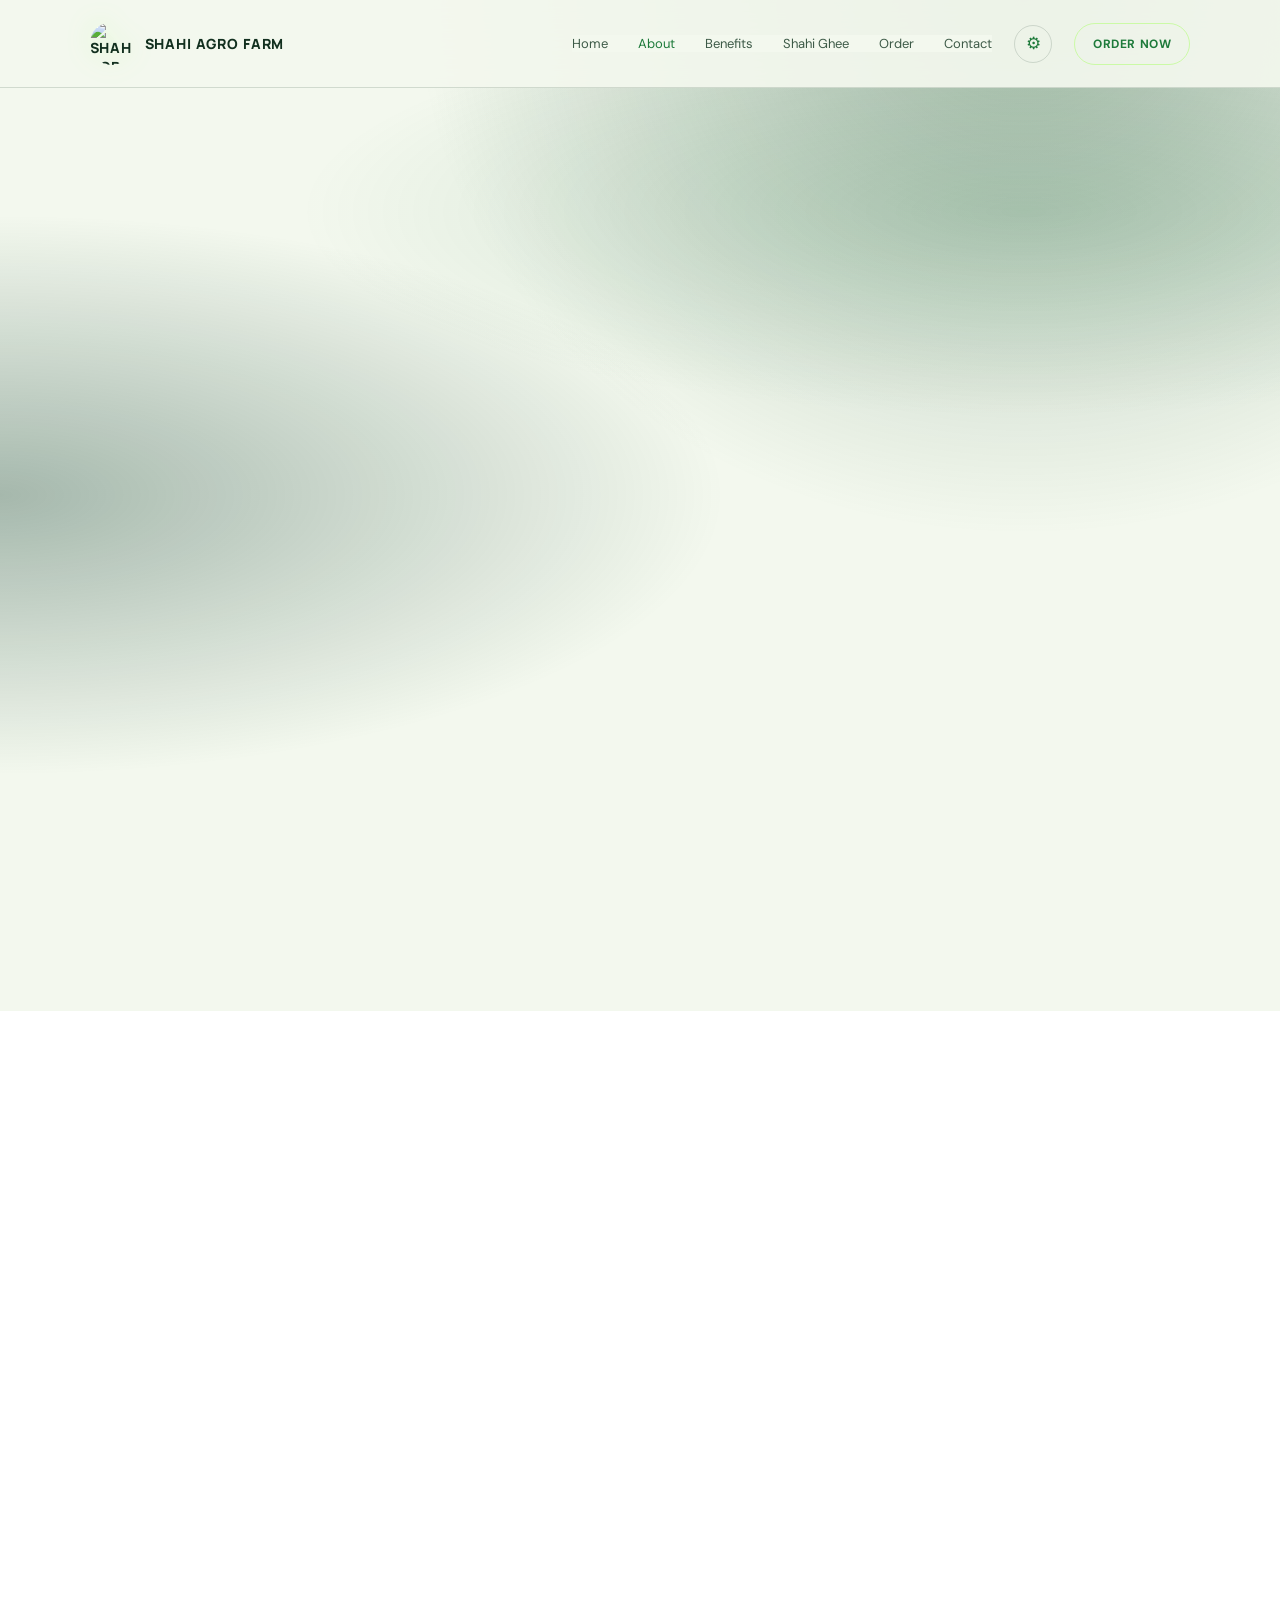
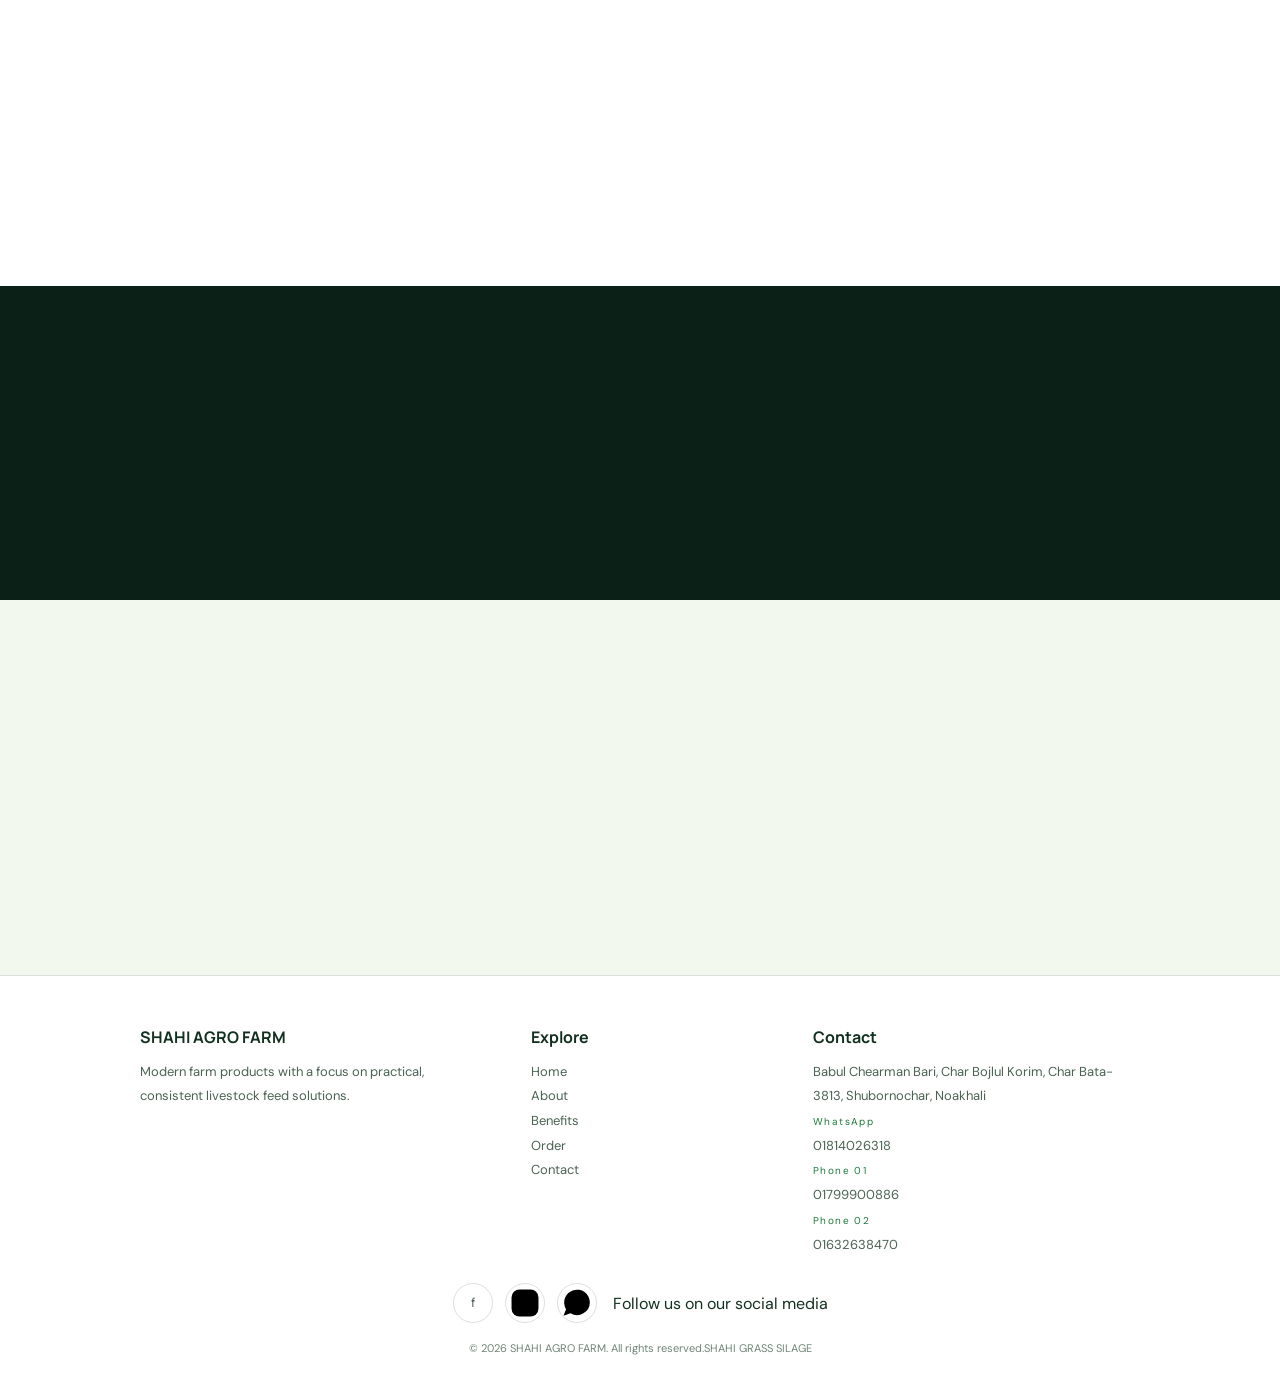
==== commit 71702f17: "Add files via upload" ====
--- a/about.html
+++ b/about.html
@@ -5,11 +5,11 @@
 <meta name="viewport" content="width=device-width,initial-scale=1">
 <meta name="description" content="Learn about SHAHI AGRO FARM and SHAHI GRASS SILAGE.">
 <title>About | SHAHI AGRO FARM</title>
-<link rel="stylesheet" href="style.css">
+<link rel="stylesheet" href="style.css"><link rel="stylesheet" href="pages.css">
 </head>
 <body data-page="about">
 <header class="nav">
-  <a class="brand" href="index.html" aria-label="SHAHI AGRO FARM home"><span class="brand-lockup"><img src="assets/logo.png" class="nav-brand-logo" alt="SHAHI AGRO FARM logo"><span class="brand-name">SHAHI AGRO FARM</span></span></a>
+  <a class="brand" href="index.html" aria-label="SHAHI AGRO FARM home"><span class="brand-lockup"><img src="assets/logo.jpg" class="nav-brand-logo" alt="SHAHI AGRO FARM logo"><span class="brand-name">SHAHI AGRO FARM</span></span></a>
   <button class="menu" aria-label="Open menu">☰</button>
   <nav class="navlinks">
     <a href="index.html" data-page="home" data-i18n="home">Home</a>
--- a/pages.css
+++ b/pages.css
@@ -0,0 +1,34 @@
+/* Styles for about / benefits / contact / order pages (+ extras for ghee.html), matching the green & black design */
+header.nav{height:88px;display:flex;align-items:center;gap:22px;padding:0 7vw;border-bottom:1px solid var(--line);position:sticky;top:0;z-index:30;background:#06130ee8;backdrop-filter:blur(20px)}
+.brand-lockup{display:flex;align-items:center;gap:12px}.nav-brand-logo{width:43px;height:43px;border-radius:50%;object-fit:contain}.brand-name{font:800 14px Manrope,sans-serif;letter-spacing:.06em;color:var(--text)}
+header.nav .brand{margin-right:auto}.navlinks{display:flex;gap:30px}.navlinks a.active{color:var(--green)}.nav-tools{display:flex}
+.navcta{border:1px solid #a8ff6580;color:var(--green);padding:12px 18px;border-radius:99px;font-size:12px;font-weight:700;text-decoration:none;letter-spacing:.05em}
+.menu{display:none;background:none;border:0;color:#fff;font-size:25px;cursor:pointer}.settings-btn{background:none;border:1px solid var(--line);color:var(--green);width:38px;height:38px;border-radius:50%;font-size:17px;cursor:pointer}
+.settings-panel{position:fixed;top:0;right:0;height:100%;width:min(320px,88vw);z-index:60;background:#0b2017;border-left:1px solid var(--line);padding:26px;transform:translateX(105%);transition:transform .35s}
+.settings-panel.open,.settings-panel[aria-hidden=false]{transform:none}.settings-backdrop{position:fixed;inset:0;z-index:50;background:#0008;opacity:0;pointer-events:none;transition:.3s}.settings-backdrop.open{opacity:1;pointer-events:auto}
+.settings-head{display:flex;justify-content:space-between;align-items:center;margin-bottom:24px}.settings-head button{background:none;border:0;color:#fff;font-size:26px;cursor:pointer}.settings-row{margin-bottom:22px;font-size:13px;color:var(--muted)}.settings-options{display:flex;gap:8px;margin-top:10px}
+.setting-choice{flex:1;padding:11px;border-radius:12px;border:1px solid var(--line);background:#07170f;color:var(--text);cursor:pointer}.setting-choice.selected{background:var(--green);color:#102216;font-weight:700}
+.container{width:100%;max-width:1180px;margin:0 auto;padding:0 7vw}.section{padding:80px 0}.section.dark{background:#0b2017;text-align:center}.altbg{background:#0a1d14}.dark .container{max-width:760px}
+.page-hero{padding:80px 0 50px;background:radial-gradient(ellipse at 80% 30%,#1b6b3b30,transparent 50%)}.page-hero h1{font-size:clamp(40px,6vw,76px);line-height:1.02;margin:16px 0}.page-hero p{color:var(--muted);line-height:1.8;max-width:620px}
+.kicker{font-size:10px;letter-spacing:.19em;font-weight:700;color:var(--green);text-transform:uppercase}.lead{color:var(--muted);line-height:1.8;font-size:15px}.container p{color:var(--muted);line-height:1.8}
+.btn,.button.btn{display:inline-flex;align-items:center;gap:10px;background:var(--green);color:#102216;padding:15px 22px;border-radius:99px;font-size:12px;font-weight:800;text-decoration:none;letter-spacing:.05em;border:0;cursor:pointer}
+.about-grid,.contact-grid,.order-wrap{display:grid;grid-template-columns:1fr 1fr;gap:5vw;align-items:center}.order-wrap{align-items:start}
+.about-visual,.order-visual{border-radius:25px;overflow:hidden;border:1px solid var(--line);background:#10271c}.about-visual img{width:100%;display:block}
+.cards,.benefit-grid{display:grid;grid-template-columns:repeat(3,1fr);gap:17px;margin-top:30px}.card,.benefit,.contact-card,.order-card,.info-card,.media-card{background:linear-gradient(145deg,#10281d,#091a12);border:1px solid var(--line);border-radius:var(--radius);padding:28px}
+.card h3,.benefit h3{font:700 20px Manrope,sans-serif;margin:12px 0 8px}.icon{width:46px;height:46px;border-radius:14px;background:#a8ff6518;display:grid;place-items:center;font-size:22px;flex:none}.benefit-number{color:var(--green);font-size:11px;letter-spacing:.15em}
+.benefit-art img,.media-card img{width:100%;border-radius:16px;display:block}.contact-line{display:flex;gap:14px;align-items:flex-start;padding:16px 0;border-top:1px solid var(--line)}.contact-line strong,.contact-line span{display:block}.contact-line span,.contact-line a{color:var(--muted);font-size:14px;line-height:1.6}.contact-line a{text-decoration:none}
+.price{font:800 40px Manrope,sans-serif;color:var(--green);margin:10px 0}.unit{font-size:14px;color:var(--muted);font-weight:500}.notice,.warning,.payment-lock-note{background:#a8ff6510;border:1px solid #a8ff6530;border-radius:14px;padding:13px 16px;font-size:13px;color:var(--mint);margin:14px 0}.warning{border-color:#ffb86a55;color:#ffd9a8;background:#ffb86a12}
+.qty-row{display:grid;grid-template-columns:1fr 1fr 1fr;gap:12px;align-items:center;margin:20px 0}.qty-group-title,.qty-display-label{font-size:11px;color:var(--muted);margin-bottom:8px;text-align:center}.qty-buttons{display:flex;gap:8px}
+.qty-btn{flex:1;padding:13px 0;border-radius:12px;border:1px solid var(--line);background:#1b3927;color:var(--green);font-size:15px;font-weight:700;cursor:pointer}.qty-btn:disabled{opacity:.35;cursor:not-allowed}.qty-display{font:800 44px Manrope,sans-serif;text-align:center;color:var(--text)}.qty-display-wrap{text-align:center}
+.calc{display:grid;grid-template-columns:1fr 1fr;gap:12px;margin:18px 0}.calc-box{background:#07170f;border:1px solid var(--line);border-radius:16px;padding:16px}.calc-box small{display:block;font-size:11px;color:var(--muted);margin-bottom:6px}.calc-box strong,.calc-box b{font-size:22px;color:var(--green)}
+.form,.field{display:block}.field{margin:14px 0}.field label,.form label{display:block;font-size:12px;color:#c1d3c5;margin:12px 0 8px}.form input,.form select,.form textarea,.field input,.field select,.field textarea{width:100%;background:#07170f;color:var(--text);border:1px solid #d8ffdb24;border-radius:12px;padding:14px;font:inherit;font-size:13px;outline:none}.form input:focus,.form select:focus,.field input:focus,.field select:focus{border-color:#a8ff6580}
+.send-money-card{background:#07170f;border:1px solid #a8ff6535;border-radius:18px;padding:18px;margin:16px 0}.send-money-card-top{display:flex;justify-content:space-between;align-items:center;gap:10px}.send-money-label{font-size:11px;color:var(--muted)}.send-money-badge,.pill{display:inline-block;padding:6px 11px;border-radius:99px;background:#a8ff6520;color:var(--green);font-size:10px;letter-spacing:.1em}.send-money-number-row{display:flex;align-items:center;justify-content:space-between;gap:10px;font:800 20px Manrope,sans-serif;margin-top:10px}.send-money-status{font-size:12px;color:var(--muted)}
+.copy-payment-btn{background:#1b3927;border:1px solid var(--line);color:var(--green);padding:9px 14px;border-radius:10px;cursor:pointer;font-size:12px}.whatsapp-button{width:100%;display:flex;justify-content:center;align-items:center;gap:10px;background:#25d366;color:#06210f;border:0;border-radius:99px;padding:16px;font-weight:800;font-size:14px;cursor:pointer;margin-top:14px}
+.order-visual{position:relative;aspect-ratio:3/4;max-height:640px}.payment-gallery{height:auto}.payment-gallery-image{position:absolute;inset:0;width:100%;height:100%;object-fit:cover;opacity:0;transition:opacity 1s}.payment-gallery-image.is-active{opacity:1}.payment-gallery-vignette,.payment-gallery-bottom-glow{position:absolute;inset:0;background:linear-gradient(0deg,#06130eb0,transparent 55%);pointer-events:none}.payment-gallery-caption{position:absolute;bottom:18px;left:18px;right:18px;font-size:11px;letter-spacing:.14em;color:var(--green)}
+.footer{display:block;padding:50px 0 24px;border-top:1px solid var(--line);background:#050f0a}.footer-grid{display:grid;grid-template-columns:1.2fr .8fr 1.2fr;gap:5vw}.footer h3{font:700 16px Manrope,sans-serif;margin-bottom:12px}.footer p,.footer a{font-size:13px;line-height:1.9;color:var(--muted);text-decoration:none}.footer a:hover{color:var(--green)}.footer-contact-label{color:var(--green)!important;font-size:10px!important;letter-spacing:.14em}
+.footer-social{display:flex;justify-content:center;padding:26px 7vw 0}.footer-social-icons{display:flex;gap:12px}.social-icon{width:40px;height:40px;border-radius:50%;border:1px solid var(--line);display:grid;place-items:center;color:var(--green)}.footer-bottom{text-align:center;font-size:11px;color:#6e8575;padding-top:18px}
+.ghee-page-hero{background:radial-gradient(ellipse at 80% 35%,#d8871b35,transparent 45%)}.ghee-page-hero .container{padding:0}
+body[data-theme=light]{--bg:#f3f8ee;--bg2:#fff;--panel:#fff;--text:#12301f;--muted:#4a6353;--line:rgba(18,48,31,.15);--green:#1d7a3a;--mint:#12301f;background:#f3f8ee}body[data-theme=light] header.nav{background:#f3f8eee8}body[data-theme=light] .card,body[data-theme=light] .order-card,body[data-theme=light] .contact-card,body[data-theme=light] .benefit,body[data-theme=light] .settings-panel,body[data-theme=light] .footer,body[data-theme=light] .altbg{background:#fff}body[data-theme=light] .btn{color:#fff}body[data-theme=light] .qty-display,body[data-theme=light] .brand-name{color:#12301f}
+@media(max-width:850px){header.nav{height:72px;padding:0 5vw;gap:12px}.menu{display:block}.navcta{display:none}.navlinks{display:none;position:absolute;top:71px;left:0;right:0;flex-direction:column;gap:18px;padding:20px 5vw 24px;background:#07170ff7;border-bottom:1px solid var(--line)}.navlinks.open{display:flex}.about-grid,.contact-grid,.order-wrap{grid-template-columns:1fr}.cards,.benefit-grid{grid-template-columns:1fr}.footer-grid{grid-template-columns:1fr}.section{padding:56px 0}.container{padding:0 6vw}.qty-row{grid-template-columns:1fr}.order-visual{aspect-ratio:4/3}}
+.footer-social{align-items:center;gap:16px;flex-wrap:wrap}
+body[data-theme=light] nav a,body[data-theme=light] .navlinks a{color:#3d5a47}body[data-theme=light] .navlinks a.active,body[data-theme=light] .navlinks a:hover{color:#1d7a3a}body[data-theme=light] .form input,body[data-theme=light] .form select,body[data-theme=light] .field input,body[data-theme=light] .field select{background:#fff;color:#12301f;border-color:#12301f33}body[data-theme=light] .calc-box,body[data-theme=light] .send-money-card,body[data-theme=light] .notice,body[data-theme=light] .setting-choice{background:#eef6e8;color:#12301f}body[data-theme=light] .field label,body[data-theme=light] .form label{color:#3d5a47}body[data-theme=light] .navlinks{background:#f3f8eef7}body[data-theme=light] .page-hero h1,body[data-theme=light] h1,body[data-theme=light] h2,body[data-theme=light] h3{color:#12301f}
